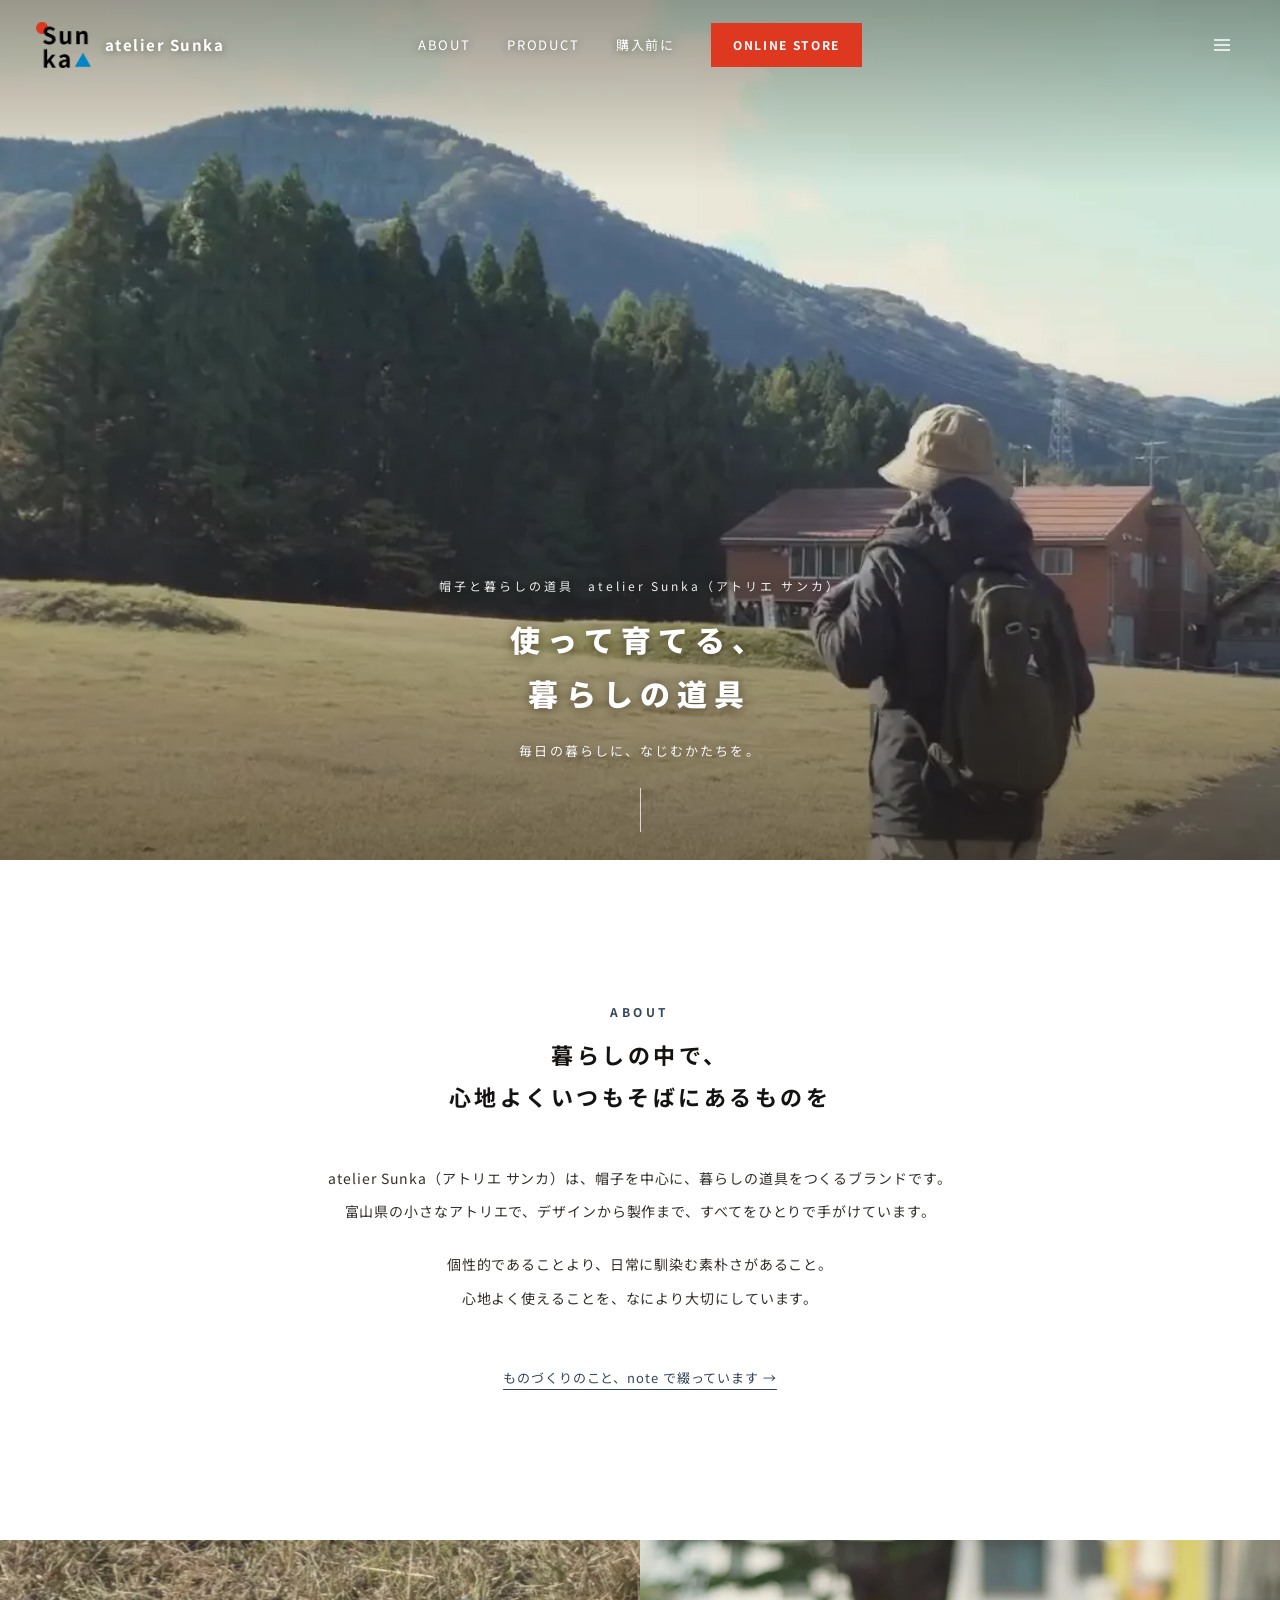
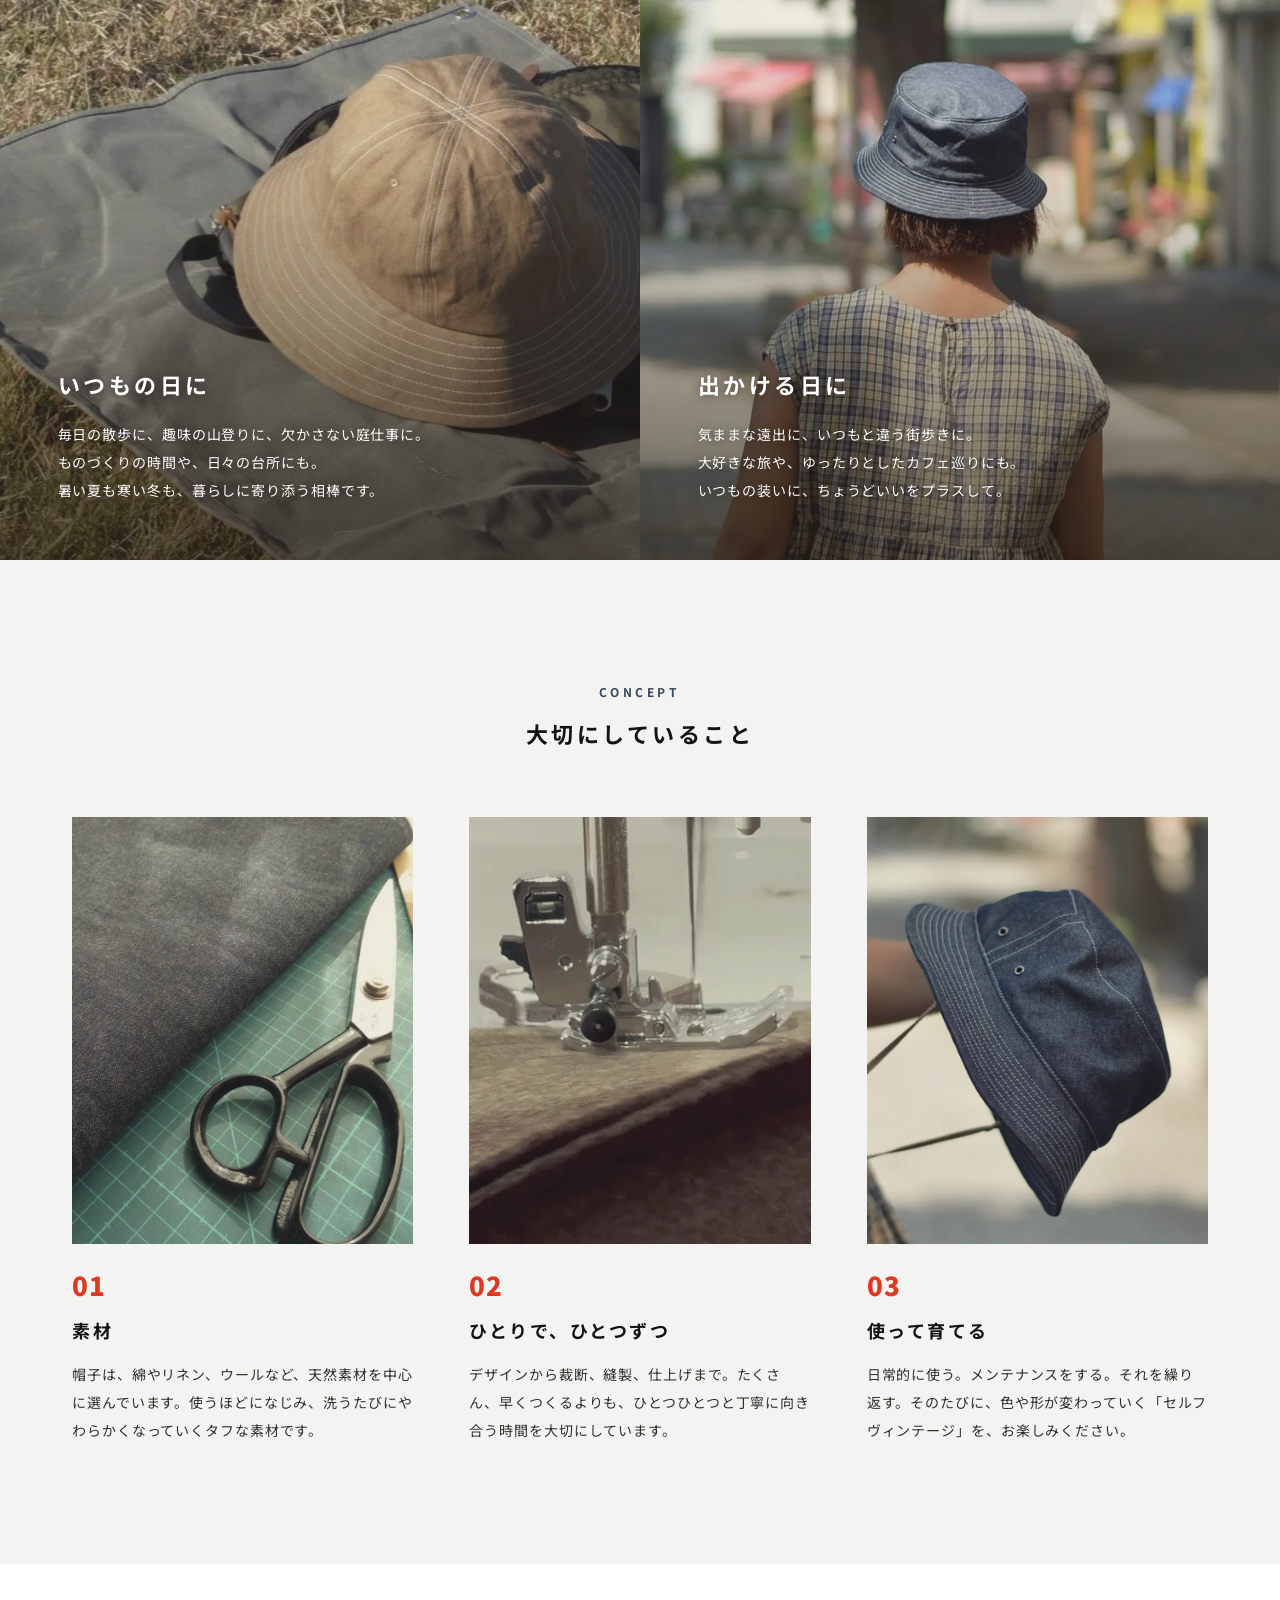
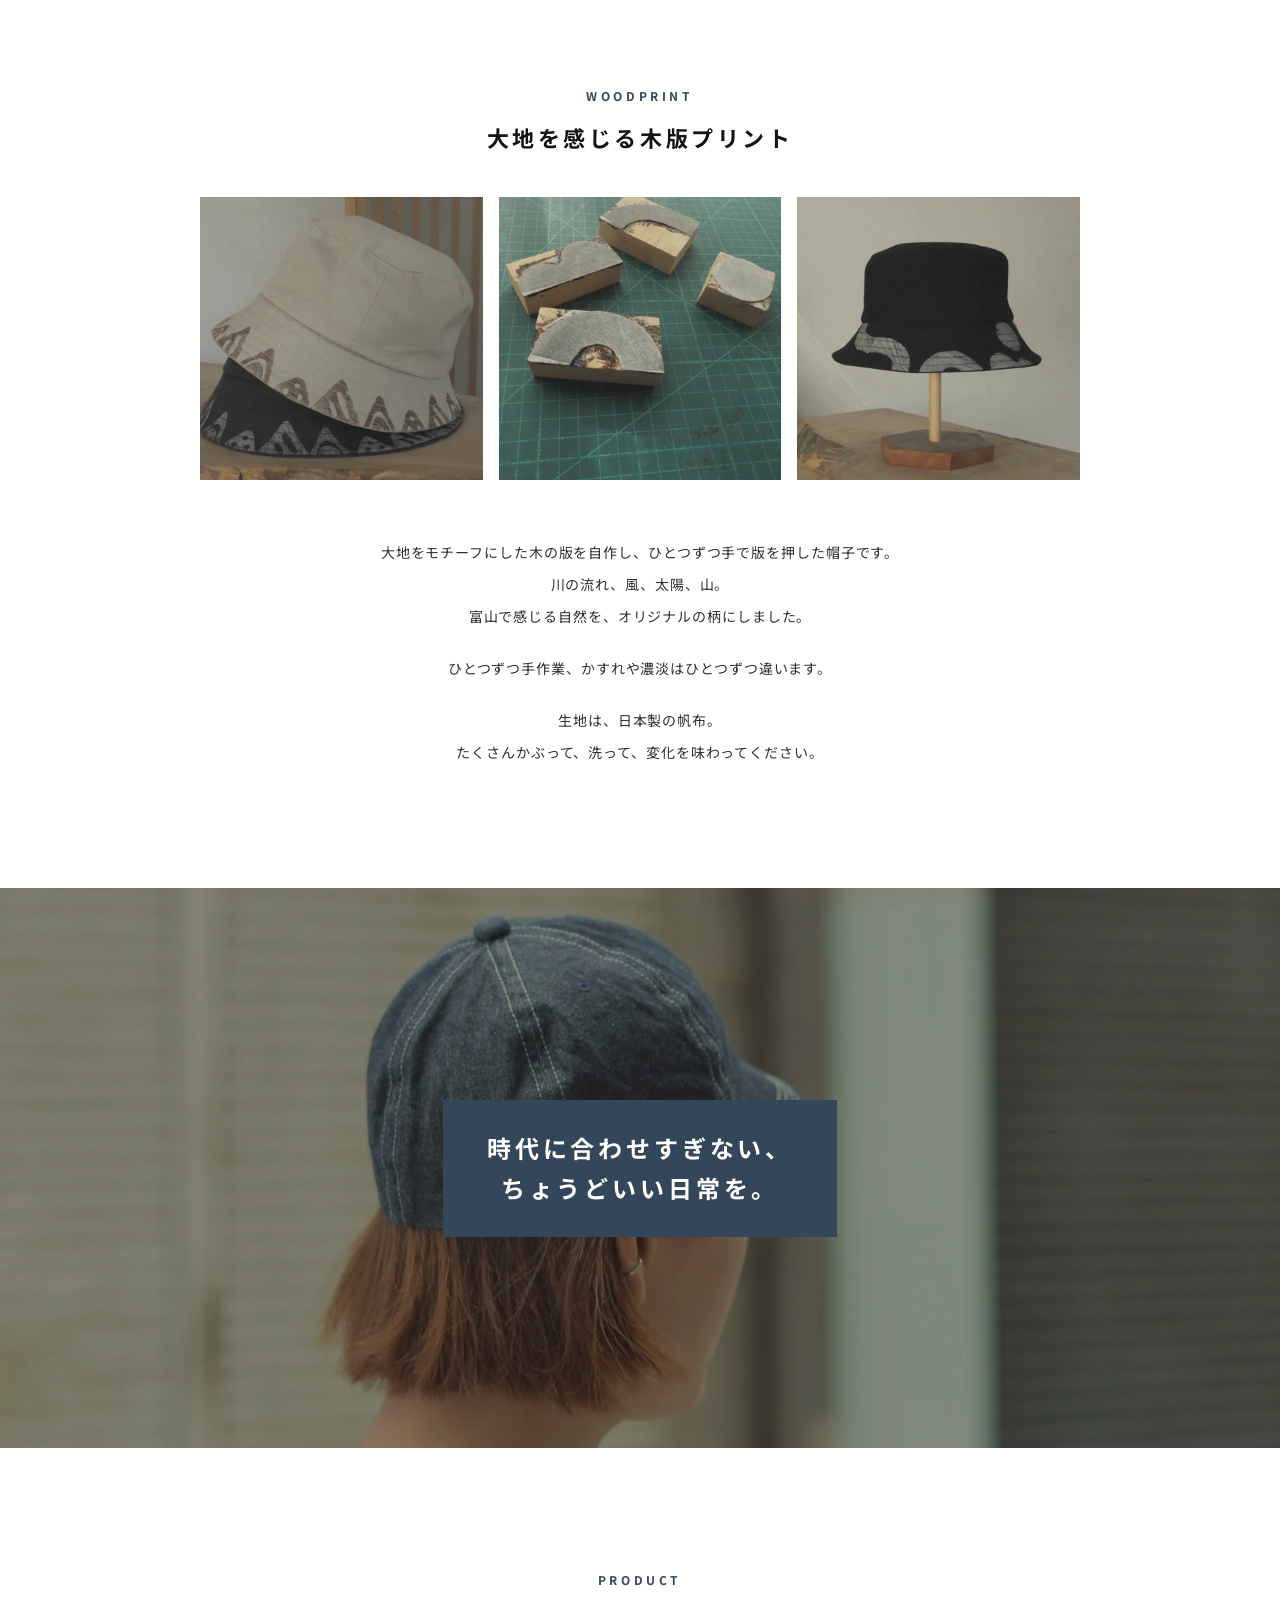
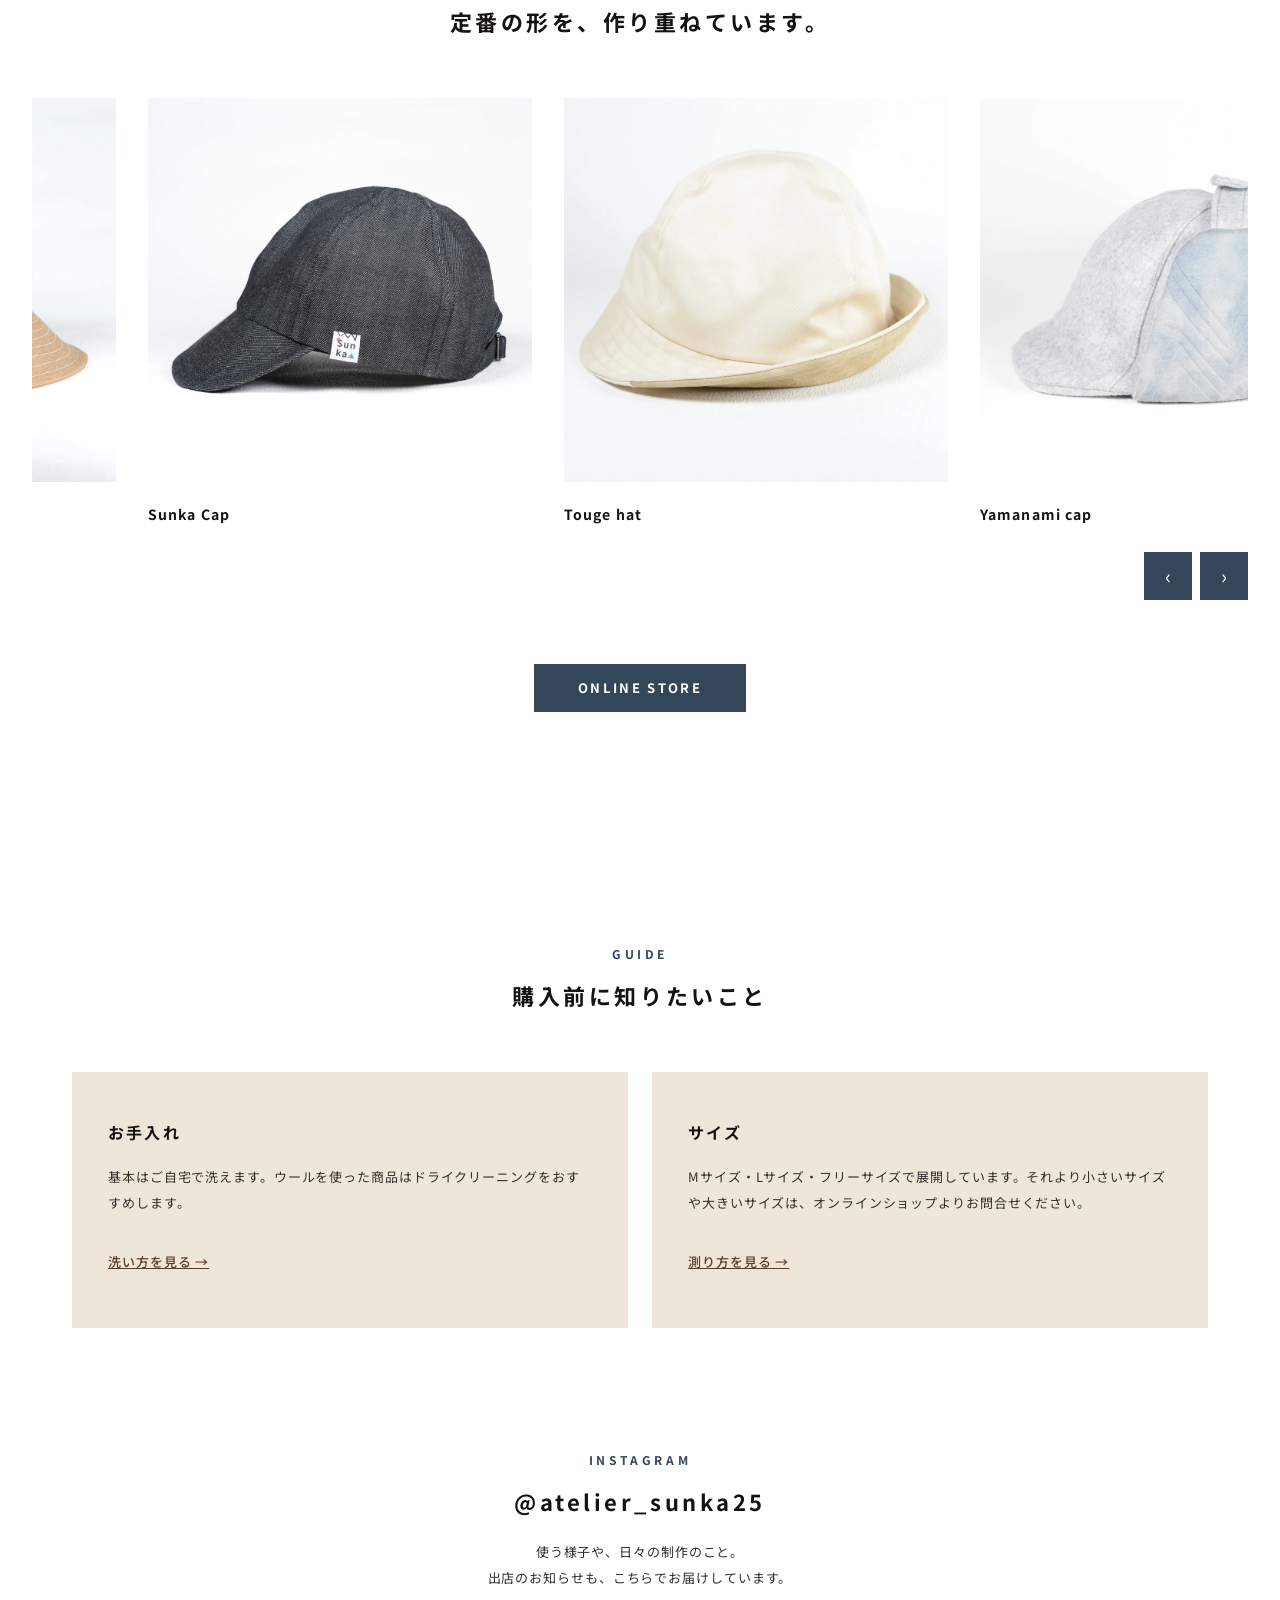
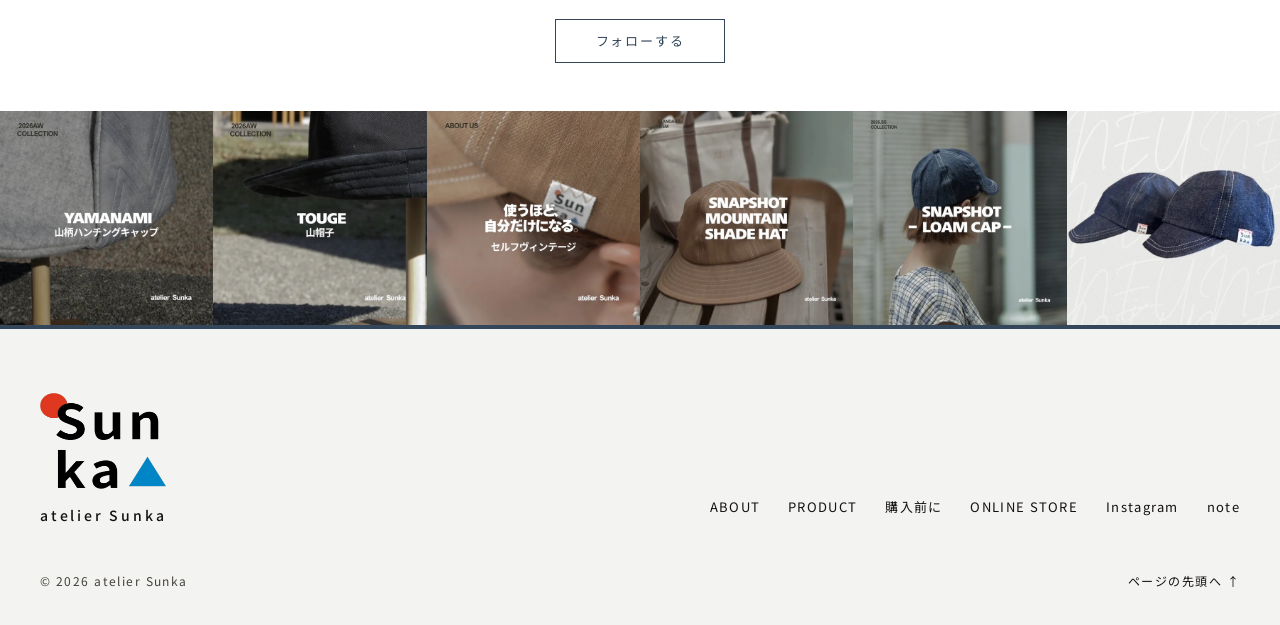
==== index.html @ 4f170efc "WOODPRINT の見出しを「大地を感じる木版プリント」に Co-Authored-By: Claude Opus 5.5 <noreply@anthropic.com> Claude-Sessio" ====
<!doctype html>
<html lang="ja">
<head>
<meta charset="utf-8">
<meta name="viewport" content="width=device-width, initial-scale=1">
<title>atelier Sunka（アトリエ サンカ）｜使って育てる、暮らしの道具</title>
<meta name="description" content="富山県の小さなアトリエで、ハンドメイドで帽子を製作しています。デニムや帆布など日本製の天然素材を使用し、街でも山でも使える、使って育てる帽子です。">
<link rel="canonical" href="https://ateliersunka.com/">
<meta property="og:type" content="website">
<meta property="og:site_name" content="atelier Sunka">
<meta property="og:title" content="atelier Sunka（アトリエ サンカ）｜使って育てる、暮らしの道具">
<meta property="og:description" content="富山県の小さなアトリエで、ハンドメイドで帽子を製作しています。デニムや帆布など日本製の天然素材を使用し、街でも山でも使える、使って育てる帽子です。">
<meta property="og:url" content="https://ateliersunka.com/">
<meta property="og:image" content="https://ateliersunka.com/assets/images/ogp.jpg">
<meta name="twitter:card" content="summary_large_image">
<link rel="icon" href="assets/images/icon.png">
<link rel="apple-touch-icon" href="assets/images/icon.png">
<link rel="preconnect" href="https://fonts.googleapis.com">
<link rel="preconnect" href="https://fonts.gstatic.com" crossorigin>
<link href="https://fonts.googleapis.com/css2?family=Noto+Sans+JP:wght@400;500;700;900&display=swap" rel="stylesheet">
<link rel="stylesheet" href="assets/css/style.css?v=20261118b">
<script>document.documentElement.classList.add('js');</script>
<script type="application/ld+json">
{
  "@context": "https://schema.org",
  "@type": "Organization",
  "name": "atelier Sunka",
  "alternateName": "アトリエ サンカ",
  "url": "https://ateliersunka.com/",
  "logo": "https://ateliersunka.com/assets/images/logo.png",
  "description": "富山県の小さなアトリエで、ハンドメイドで帽子を製作しています。デニムや帆布など日本製の天然素材を使用し、街でも山でも使える、使って育てる帽子です。",
  "address": { "@type": "PostalAddress", "addressRegion": "富山県", "addressCountry": "JP" },
  "foundingDate": "2025-05",
  "sameAs": [
    "https://ateliersunka.base.shop/",
    "https://www.instagram.com/atelier_sunka25/",
    "https://note.com/ateliersunka"
  ]
}
</script>
</head>
<body id="top" class="has-hero">

<a class="skip" href="#main">本文へ移動</a>

<header class="site-header">
  <div class="header-in">
    <a class="brand" href="#top" aria-label="atelier Sunka ページの先頭へ">
      <img src="assets/images/logo.png" alt="Sunka ロゴ" width="58" height="52">
      <span>atelier Sunka</span>
    </a>
    <nav class="nav" aria-label="メインメニュー">
      <a class="nav-link" href="#about">ABOUT</a>
      <a class="nav-link" href="#product">PRODUCT</a>
      <a class="nav-link" href="guide.html">購入前に</a>
      <a class="btn-store" href="https://ateliersunka.base.shop/">ONLINE STORE</a>
    </nav>
    <button class="menu-btn" type="button" aria-expanded="false" aria-controls="menu-panel" aria-label="メニューを開く">
      <svg width="24" height="24" viewBox="0 0 24 24" fill="none" stroke="currentColor" stroke-width="1.6" aria-hidden="true"><path d="M4 7h16M4 12h16M4 17h16"/></svg>
    </button>
  </div>
  <nav class="menu-panel" id="menu-panel" aria-label="メニュー" hidden>
    <a href="#about">ABOUT</a>
    <a href="#product">PRODUCT</a>
    <a href="guide.html">購入前に知りたいこと</a>
    <a href="https://ateliersunka.base.shop/">ONLINE STORE</a>
    <a href="https://www.instagram.com/atelier_sunka25/">Instagram</a>
    <a href="https://note.com/ateliersunka">note</a>
  </nav>
</header>

<main id="main">

  <!-- 1. ファーストビュー：動画（音なし・くり返し）。「動きを減らす」設定の人には止めた1枚を見せる -->
  <section class="hero" data-hero aria-label="atelier Sunka">
    <video class="hero-video" src="assets/video/hero.mp4?v=20261113c" poster="assets/images/hero-poster.webp?v=20261113c" autoplay muted loop playsinline preload="auto" aria-label="帽子をかぶり、リュックを背負って山のふもとを歩く後ろ姿"></video>
    <div class="hero-shade" aria-hidden="true"></div>
    <div class="hero-copy">
      <p class="hero-brand">帽子と暮らしの道具　atelier Sunka（アトリエ サンカ）</p>
      <h1>使って育てる、<br>暮らしの道具</h1>
      <p class="hero-sub">毎日の暮らしに、なじむかたちを。</p>
    </div>
    <span class="hero-line" aria-hidden="true"></span>
  </section>

  <!-- 2. ABOUT：白い背景に中央寄せ -->
  <section class="about" id="about" aria-labelledby="about-h">
    <div class="about-inner reveal">
      <p class="label">ABOUT</p>
      <h2 id="about-h" class="lines"><span class="line"><span>暮らしの中で、</span></span><span class="line"><span>心地よくいつもそばにあるものを</span></span></h2>
      <p>atelier Sunka（アトリエ サンカ）は、帽子を中心に、暮らしの道具をつくるブランドです。<br>富山県の小さなアトリエで、デザインから製作まで、すべてをひとりで手がけています。</p>
      <p>個性的であることより、日常に馴染む素朴さがあること。<br>心地よく使えることを、なにより大切にしています。</p>
      <a class="text-link" href="https://note.com/ateliersunka">ものづくりのこと、note で綴っています →</a>
    </div>
  </section>

  <!-- 4. SCENE：写真2枚を左右いっぱいに -->
  <section class="scene" aria-label="使う場面">
    <div class="scene-grid">
      <div class="scene-item reveal">
        <img class="zoom" style="object-position: 75% 50%" src="assets/images/scene-everyday.webp?v=20261113c" alt="芝生に広げた敷物の上に、リュックと一緒に置いたベージュのハット" width="985" height="739" loading="lazy">
        <div class="scene-shade" aria-hidden="true"></div>
        <div class="scene-text">
          <h2>いつもの日に</h2>
          <p>毎日の散歩に、趣味の山登りに、欠かさない庭仕事に。<br>ものづくりの時間や、日々の台所にも。<br>暑い夏も寒い冬も、暮らしに寄り添う相棒です。</p>
        </div>
      </div>
      <div class="scene-item reveal d1">
        <img class="zoom" src="assets/images/scene-outing.webp?v=20261113e" alt="デニムのバケットハットをかぶって街を歩く人の後ろ姿" width="1360" height="1100" loading="lazy">
        <div class="scene-shade" aria-hidden="true"></div>
        <div class="scene-text">
          <h2>出かける日に</h2>
          <p>気ままな遠出に、いつもと違う街歩きに。<br>大好きな旅や、ゆったりとしたカフェ巡りにも。<br>いつもの装いに、ちょうどいいをプラスして。</p>
        </div>
      </div>
    </div>
  </section>

  <!-- 5. CONCEPT 01〜03 -->
  <section class="concept" aria-labelledby="concept-h">
    <div class="wrap">
      <div class="sec-head reveal">
        <p class="label">CONCEPT</p>
        <h2 id="concept-h">大切にしていること</h2>
      </div>
      <div class="concept-grid">
        <div class="concept-item reveal">
          <div class="concept-photo"><img src="assets/images/concept-material.webp" alt="作業台に広げたデニム生地と裁ちばさみ" width="758" height="948" loading="lazy"></div>
          <p class="concept-no">01</p>
          <h3>素材</h3>
          <p>帽子は、綿やリネン、ウールなど、天然素材を中心に選んでいます。使うほどになじみ、洗うたびにやわらかくなっていくタフな素材です。</p>
        </div>
        <div class="concept-item reveal d1">
          <div class="concept-photo"><img src="assets/images/concept-sewing.webp" alt="ミシンで帽子の生地を縫っているところ" width="486" height="608" loading="lazy"></div>
          <p class="concept-no">02</p>
          <h3>ひとりで、ひとつずつ</h3>
          <p>デザインから裁断、縫製、仕上げまで。たくさん、早くつくるよりも、ひとつひとつと丁寧に向き合う時間を大切にしています。</p>
        </div>
        <div class="concept-item reveal d2">
          <div class="concept-photo"><img src="assets/images/concept-grow.webp" alt="手に持ったデニムのバケットハット。白いステッチが入っている" width="800" height="1000" loading="lazy"></div>
          <p class="concept-no">03</p>
          <h3>使って育てる</h3>
          <p>日常的に使う。メンテナンスをする。それを繰り返す。そのたびに、色や形が変わっていく「セルフヴィンテージ」を、お楽しみください。</p>
        </div>
      </div>
    </div>
  </section>

  <!-- 5-2. WOODPRINT：木版の帽子（写真は正方形で3つ並べる） -->
  <section class="woodprint" aria-labelledby="woodprint-h">
    <div class="woodprint-inner">
      <div class="sec-head reveal">
        <p class="label">WOODPRINT</p>
        <h2 id="woodprint-h">大地を感じる木版プリント</h2>
      </div>
      <ul class="woodprint-photos">
        <li class="reveal"><img src="assets/images/woodprint-hats.webp" alt="山の形の木版柄を刷った、ベージュとこげ茶の帆布ハットを重ねたところ" width="800" height="800" loading="lazy"></li>
        <li class="reveal d1"><img src="assets/images/woodprint-blocks.webp" alt="作家が自作した木の版。山や波、丸の形が彫られている" width="800" height="800" loading="lazy"></li>
        <li class="reveal d2"><img src="assets/images/woodprint-black.webp" alt="つばに白い木版柄を刷った、黒い帆布ハット" width="800" height="800" loading="lazy"></li>
      </ul>
      <div class="woodprint-text reveal">
        <p>大地をモチーフにした木の版を自作し、ひとつずつ手で版を押した帽子です。<br>川の流れ、風、太陽、山。<br>富山で感じる自然を、オリジナルの柄にしました。</p>
        <p>ひとつずつ手作業、かすれや濃淡はひとつずつ違います。</p>
        <p>生地は、日本製の帆布。<br>たくさんかぶって、洗って、変化を味わってください。</p>
      </div>
    </div>
  </section>

  <!-- 6. 写真帯：全面写真の上にひとこと -->
  <section class="photo-section band" aria-label="コンセプトの一文">
    <img class="photo-bg zoom" src="assets/images/band.webp" alt="" width="1800" height="900" loading="lazy">
    <div class="photo-shade" aria-hidden="true"></div>
    <p class="band-text reveal">時代に合わせすぎない、<br>ちょうどいい日常を。</p>
  </section>

  <!-- 7. PRODUCT（横スライダー）
       商品を足すとき：<li class="product-card"> … </li> をまるごとコピーして、
       写真・商品名・BASEの商品ページURLを書き換える。価格はのせない。 -->
  <section class="product" id="product" aria-labelledby="product-h">
    <div class="sec-head reveal">
      <p class="label">PRODUCT</p>
      <h2 id="product-h">定番の形を、作り重ねています。</h2>
    </div>
    <div class="product-slider" data-slider>
      <ul class="product-track" aria-label="商品の一覧（横にスクロールできます）">
        <li class="product-card">
          <a href="https://ateliersunka.base.shop/items/130647119"><img src="assets/images/products/mountain-shade-hat-camel.webp" alt="Mountain shade hat / camel。白いステッチが入った、キャメル色のハット" width="1000" height="1000" loading="lazy"></a>
          <h3>Mountain shade hat</h3>
        </li>
        <li class="product-card">
          <a href="https://ateliersunka.base.shop/items/114008953"><img src="assets/images/products/sunka-cap-black.webp" alt="Sunka Cap / black。濃い色のデニムのキャップ" width="1000" height="1000" loading="lazy"></a>
          <h3>Sunka Cap</h3>
        </li>
        <li class="product-card">
          <a href="https://ateliersunka.base.shop/items/163882755"><img src="assets/images/products/touge-hat-ecru.webp" alt="Touge hat / ecru。エクリュ色のハット。つばの裏は薄いベージュ" width="1000" height="1000" loading="lazy"></a>
          <h3>Touge hat</h3>
        </li>
        <li class="product-card">
          <a href="https://ateliersunka.base.shop/items/163880977"><img src="assets/images/products/yamanami-cap-gray.webp" alt="Yamanami cap / gray。横に山形のステッチの入った布がついた、グレーのキャップ" width="1000" height="1000" loading="lazy"></a>
          <h3>Yamanami cap</h3>
        </li>
      </ul>
      <div class="product-nav">
        <button class="product-arrow prev" type="button" aria-label="前の商品">‹</button>
        <button class="product-arrow next" type="button" aria-label="次の商品">›</button>
      </div>
    </div>
    <div class="btn-row"><a class="btn-main" href="https://ateliersunka.base.shop/">ONLINE STORE</a></div>
  </section>

  <!-- 8. 購入前に知りたいこと -->
  <section class="guide-top" id="guide" aria-labelledby="guide-h">
    <div class="wrap">
      <div class="sec-head reveal">
        <p class="label">GUIDE</p>
        <h2 id="guide-h">購入前に知りたいこと</h2>
      </div>
      <div class="guide-cards">
        <div class="guide-card reveal">
          <h3>お手入れ</h3>
          <p>基本はご自宅で洗えます。ウールを使った商品はドライクリーニングをおすすめします。</p>
          <a href="guide.html#care">洗い方を見る →</a>
        </div>
        <div class="guide-card reveal d1">
          <h3>サイズ</h3>
          <p>Mサイズ・Lサイズ・フリーサイズで展開しています。それより小さいサイズや大きいサイズは、オンラインショップよりお問合せください。</p>
          <a href="guide.html#size">測り方を見る →</a>
        </div>
      </div>
    </div>
  </section>

  <!-- 9. Instagram -->
  <section class="insta" aria-labelledby="insta-h">
    <div class="sec-head reveal">
      <p class="label">INSTAGRAM</p>
      <h2 id="insta-h">@atelier_sunka25</h2>
      <p class="sec-lead">使う様子や、日々の制作のこと。<br>出店のお知らせも、こちらでお届けしています。</p>
      <a class="btn-line" href="https://www.instagram.com/atelier_sunka25/">フォローする</a>
    </div>
    <div class="insta-grid">
      <a href="https://www.instagram.com/atelier_sunka25/"><img src="assets/images/insta/yamanami.webp" alt="Instagramの投稿：2026AW COLLECTION「YAMANAMI 山柄ハンチングキャップ」" width="600" height="600" loading="lazy"></a>
      <a href="https://www.instagram.com/atelier_sunka25/"><img src="assets/images/insta/touge.webp" alt="Instagramの投稿：2026AW COLLECTION「TOUGE 山帽子」" width="600" height="600" loading="lazy"></a>
      <a href="https://www.instagram.com/atelier_sunka25/"><img src="assets/images/insta/tsukauhodo.webp" alt="Instagramの投稿：「使うほど、自分だけになる。セルフヴィンテージ」" width="600" height="600" loading="lazy"></a>
      <a href="https://www.instagram.com/atelier_sunka25/"><img src="assets/images/insta/snapshot-hat.webp" alt="Instagramの投稿：SNAPSHOT「MOUNTAIN SHADE HAT」" width="600" height="600" loading="lazy"></a>
      <a href="https://www.instagram.com/atelier_sunka25/"><img src="assets/images/insta/snapshot-cap.webp" alt="Instagramの投稿：SNAPSHOT「LOAM CAP」" width="600" height="600" loading="lazy"></a>
      <a href="https://www.instagram.com/atelier_sunka25/"><img src="assets/images/insta/denim-loam-cap.webp" alt="Instagramの投稿：デニムのロームキャップ2つ" width="600" height="600" loading="lazy"></a>
    </div>
  </section>

</main>

<footer class="site-footer">
  <div class="footer-in">
    <a class="footer-brand" href="#top" aria-label="atelier Sunka ページの先頭へ">
      <img src="assets/images/logo.png" alt="Sunka ロゴ" width="134" height="120" loading="lazy">
      <span>atelier Sunka</span>
    </a>
    <nav class="footer-nav" aria-label="フッターメニュー">
      <a href="#about">ABOUT</a>
      <a href="#product">PRODUCT</a>
      <a href="guide.html">購入前に</a>
      <a href="https://ateliersunka.base.shop/">ONLINE STORE</a>
      <a href="https://www.instagram.com/atelier_sunka25/">Instagram</a>
      <a href="https://note.com/ateliersunka">note</a>
    </nav>
  </div>
  <div class="footer-bottom">
    <p>© 2026 atelier Sunka</p>
    <a href="#top">ページの先頭へ ↑</a>
  </div>
</footer>

<script src="assets/js/main.js?v=20261113g"></script>
</body>
</html>
---- assets/css/style.css ----
/* atelier Sunka 公式サイト 共通スタイル
   色・フォントは CLAUDE.md の「4. デザイン」に合わせる。
   見せ方はデザイン案（写真を大きく、余白を広く）に合わせる。 */

:root {
  --white: #FFFFFF;
  --gray-bg: #F3F3F1;
  --tan-bg: #EFE6DA;
  --tan-link: #5C3D2A;
  --indigo: #34465A;
  --red: #DF3821;
  --text: #151311;
  --text-sub: #33302C;
  --line: #E4E4E1;
  --max: 1200px;
  --header-h: 90px;
}

*, *::before, *::after { box-sizing: border-box; }
html { scroll-behavior: smooth; }
body {
  margin: 0;
  background: var(--white);
  color: var(--text);
  font-family: 'Noto Sans JP', sans-serif;
  font-weight: 400;
  font-size: 15px;
  letter-spacing: 0.06em;
  line-height: 2;
  -webkit-text-size-adjust: 100%;
}
img { max-width: 100%; height: auto; display: block; }
a { color: var(--indigo); transition: opacity .2s; }
a:hover { opacity: .72; }
p { margin: 0; }
h1, h2, h3, h4 { margin: 0; font-weight: 700; }
ul, ol { margin: 0; padding: 0; list-style: none; }
[id] { scroll-margin-top: calc(var(--header-h) + 24px); }

.skip { position: absolute; left: -9999px; top: 0; z-index: 100; background: var(--white); color: var(--text); padding: 8px 16px; }
.skip:focus { left: 8px; top: 8px; }

.wrap { max-width: var(--max); margin: 0 auto; padding: 0 32px; }

/* ---------- 見出し（英字ラベル＋日本語） ---------- */
.label { font-size: 12px; font-weight: 700; letter-spacing: .3em; color: var(--indigo); }
.sec-head { text-align: center; padding: 0 24px; }
.sec-head .label { margin-bottom: 10px; }
.sec-head h2 { font-size: 22px; letter-spacing: .16em; line-height: 1.8; }
.sec-lead { margin-top: 18px; font-size: 13px; color: var(--text-sub); }

/* ---------- ボタン ---------- */
.btn-main {
  display: inline-flex; align-items: center; min-height: 48px; padding: 0 44px;
  background: var(--indigo); color: var(--white); text-decoration: none;
  font-size: 13px; font-weight: 700; letter-spacing: .18em;
}
.btn-red {
  display: inline-flex; align-items: center; min-height: 48px; padding: 0 44px;
  background: var(--red); color: var(--white); text-decoration: none;
  font-size: 13px; font-weight: 700; letter-spacing: .18em;
}
.btn-line {
  display: inline-flex; align-items: center; min-height: 44px; padding: 0 40px;
  border: 1px solid var(--indigo); color: var(--indigo); text-decoration: none;
  font-size: 13px; letter-spacing: .14em;
}
.btn-row { text-align: center; margin-top: 64px; }
.text-link { display: inline-flex; align-items: center; min-height: 44px; font-size: 13px; text-underline-offset: 6px; }

/* 写真がまだない枠 */
.ph {
  width: 100%; height: 100%; min-height: 160px; background: var(--tan-bg); color: var(--text-sub);
  display: flex; align-items: center; justify-content: center; padding: 16px; font-size: 12px; text-align: center;
}

/* ---------- ヘッダー（写真の上では透明、スクロールで白い帯に） ---------- */
.site-header {
  position: sticky; top: 0; z-index: 50; height: var(--header-h);
  background: var(--white); border-bottom: 1px solid var(--line);
  transition: background .4s, border-color .4s, color .4s;
}
.has-hero .site-header { position: fixed; left: 0; right: 0; background: transparent; border-bottom-color: transparent; color: var(--white); }
.has-hero .site-header.is-solid { background: rgba(255,255,255,.96); border-bottom-color: var(--line); color: var(--text); }
.header-in {
  max-width: 1360px; height: 100%; margin: 0 auto; padding: 0 36px;
  display: grid; grid-template-columns: 1fr auto 1fr; align-items: center; gap: 16px 32px;
}
.header-in .brand { justify-self: start; }
.header-in .menu-btn { justify-self: end; }
.brand { display: flex; align-items: center; gap: 14px; color: inherit; text-decoration: none; }
.brand img { height: 46px; width: auto; }
.brand span { font-size: 15px; font-weight: 700; letter-spacing: .1em; white-space: nowrap; }
.has-hero .site-header:not(.is-solid) .brand span,
.has-hero .site-header:not(.is-solid) .nav-link { text-shadow: 0 1px 8px rgba(20,14,8,.45); }
.nav { display: flex; align-items: center; gap: 8px 36px; font-size: 13px; letter-spacing: .14em; }
.nav-link { color: inherit; text-decoration: none; white-space: nowrap; }
.nav-link[aria-current="page"] { text-decoration: underline; text-underline-offset: 8px; }
.btn-store {
  display: inline-flex; align-items: center; min-height: 44px; padding: 0 22px;
  background: var(--red); color: var(--white); text-decoration: none;
  font-size: 12px; font-weight: 700; letter-spacing: .14em; white-space: nowrap;
}
.menu-btn {
  display: inline-flex; width: 44px; height: 44px; padding: 0; border: 0; background: transparent;
  color: inherit; cursor: pointer; align-items: center; justify-content: center;
}
.menu-panel {
  position: absolute; top: 100%; right: 0; width: min(340px, 100%); background: var(--white); color: var(--text);
  padding: 8px 24px 24px; box-shadow: 0 8px 16px rgba(0,0,0,.08);
}
.menu-panel[hidden] { display: none; }
.menu-panel a {
  display: flex; align-items: center; min-height: 52px; border-bottom: 1px solid var(--line);
  color: var(--text); text-decoration: none; font-size: 14px; letter-spacing: .14em;
}
.has-hero .site-header.menu-open { background: var(--white); color: var(--text); }

/* ---------- 写真の上に文字をのせる共通の形 ---------- */
.photo-section { position: relative; overflow: hidden; color: var(--white); }
.photo-bg { position: absolute; inset: 0; width: 100%; height: 100%; object-fit: cover; }
.photo-shade { position: absolute; inset: 0; background: rgba(28,20,12,.42); }
.photo-section h2, .photo-section p, .photo-section a { text-shadow: 0 1px 10px rgba(20,14,8,.45); }

/* ---------- 1. ファーストビュー ---------- */
.hero { position: relative; height: min(100vh, 860px); min-height: 560px; overflow: hidden; background: #6d6458; color: var(--white); }
.hero-slide {
  position: absolute; inset: 0; width: 100%; height: 100%; object-fit: cover;
  opacity: 0; transform: scale(1.06); transition: opacity 2s ease, transform 8s ease-out;
}
.hero-slide.is-active { opacity: 1; transform: scale(1); }
.hero-video { position: absolute; inset: 0; width: 100%; height: 100%; object-fit: cover; }
.hero-shade {
  position: absolute; inset: 0;
  background:
    linear-gradient(to bottom, rgba(28,20,12,.38) 0%, rgba(28,20,12,0) 22%),
    linear-gradient(to top, rgba(28,20,12,.55) 0%, rgba(28,20,12,.15) 40%, rgba(28,20,12,0) 60%);
}
.hero-copy { position: absolute; left: 0; right: 0; bottom: 96px; padding: 0 24px; text-align: center; text-shadow: 0 1px 12px rgba(20,14,8,.55); }
.hero-brand { margin-bottom: 14px; font-size: 12px; letter-spacing: .24em; opacity: .92; }
.hero h1 { margin-bottom: 18px; font-size: 30px; font-weight: 900; letter-spacing: .24em; line-height: 1.8; }
.hero-sub { font-size: 13px; letter-spacing: .16em; opacity: .94; }
.hero-line { position: absolute; left: 50%; bottom: 28px; width: 1px; height: 44px; background: rgba(255,255,255,.75); }
.js .hero-copy { animation: hero-in 1.6s ease-out .4s both; }
@keyframes hero-in { from { opacity: 0; transform: translateY(16px); } to { opacity: 1; transform: none; } }

/* ---------- 2分割（写真｜余白） ---------- */
.split { display: flex; flex-wrap: wrap; }
.split-photo { flex: 1 1 480px; min-height: 580px; position: relative; overflow: hidden; }
.split-photo img { position: absolute; inset: 0; width: 100%; height: 100%; object-fit: cover; }
.split-photo .ph { position: absolute; inset: 0; }
.split-body {
  flex: 1 1 480px; min-height: 580px; background: var(--gray-bg);
  display: flex; flex-direction: column; justify-content: center; align-items: flex-start; padding: 64px 9%;
}
.split-title { margin-bottom: 10px; font-size: 22px; font-weight: 700; letter-spacing: .2em; color: var(--indigo); }
.split-body .label { margin-bottom: 6px; }
.split-body h2:not(.split-title) { margin-bottom: 20px; font-size: 22px; letter-spacing: .16em; }
.split-body p:not(.label) { margin-bottom: 36px; font-size: 14px; color: var(--text-sub); }
.split-body .split-text { color: var(--indigo); font-weight: 500; }

/* ---------- ABOUT（白い背景に中央寄せ） ---------- */
.about { background: var(--white); padding: 140px 24px; text-align: center; }
.about-inner { max-width: 680px; margin: 0 auto; }
.about .label { margin-bottom: 10px; }
.about h2 { margin-bottom: 44px; font-size: 22px; letter-spacing: .16em; line-height: 1.9; }
.about p:not(.label) { font-size: 14px; line-height: 2.4; color: var(--text-sub); }
.about p + p { margin-top: 1.4em; }
.about .text-link { margin-top: 40px; }

/* ---------- 4. SCENE ---------- */
.scene-grid { display: flex; flex-wrap: wrap; }
.scene-item { flex: 1 1 460px; position: relative; height: 620px; overflow: hidden; color: var(--white); }
.scene-item img { position: absolute; inset: 0; width: 100%; height: 100%; object-fit: cover; }
.scene-shade { position: absolute; inset: 0; background: linear-gradient(to top, rgba(28,20,12,.62) 0%, rgba(28,20,12,.22) 45%, rgba(28,20,12,0) 70%); }
.scene-text { position: absolute; left: 0; right: 0; bottom: 0; padding: 0 9% 56px; text-shadow: 0 1px 10px rgba(20,14,8,.55); }
.scene-text h2 { margin-bottom: 14px; font-size: 22px; letter-spacing: .16em; }
.scene-text p { font-size: 14px; }

/* ---------- 5. CONCEPT ---------- */
.concept { background: var(--gray-bg); padding: 120px 0; }
.concept-grid { display: grid; grid-template-columns: repeat(auto-fit, minmax(270px, 1fr)); gap: 56px; }
.concept-photo { aspect-ratio: 4 / 5; overflow: hidden; margin-bottom: 28px; }
.concept-photo img { width: 100%; height: 100%; object-fit: cover; }
.concept-no { font-size: 26px; font-weight: 900; color: var(--red); line-height: 1; }
.concept-item h3 { margin: 14px 0 12px; font-size: 18px; letter-spacing: .14em; }
.concept-item p:not(.concept-no) { font-size: 14px; color: var(--text-sub); }

/* ---------- 6. 写真帯 ---------- */
.band { height: 560px; display: flex; align-items: center; justify-content: center; text-align: center; padding: 0 24px; }
.band-text {
  position: relative; background: var(--indigo); color: var(--white); text-shadow: none !important;
  padding: 28px 44px; font-size: 24px; font-weight: 700; letter-spacing: .16em; line-height: 1.7;
}

/* ---------- 7. PRODUCT（横スライダー） ---------- */
.product { padding: 120px 0 110px; }
.product .sec-head { margin-bottom: 56px; }
.product-slider { max-width: 1280px; margin: 0 auto; padding: 0 32px; }
.product-track {
  display: flex; gap: 32px; overflow-x: auto; scroll-snap-type: x mandatory; scroll-behavior: smooth;
  scrollbar-width: none; -webkit-overflow-scrolling: touch;
}
.product-track::-webkit-scrollbar { display: none; }
.product-card { flex: 0 0 calc((100% - 64px) / 3); scroll-snap-align: start; }
.product-card img { width: 100%; aspect-ratio: 1 / 1; object-fit: cover; background: var(--gray-bg); }
.product-card h3 { margin-top: 18px; font-size: 14px; letter-spacing: .08em; }
.product-nav { display: flex; justify-content: flex-end; gap: 8px; margin-top: 24px; }
.product-arrow {
  width: 48px; height: 48px; border: 0; background: var(--indigo); color: var(--white);
  font-size: 20px; cursor: pointer; font-family: inherit;
}
.product-arrow:hover { opacity: .72; }

/* ---------- 8. 購入前に知りたいこと（トップのカード） ---------- */
.guide-top { padding: 120px 0; }
.guide-top .sec-head { margin-bottom: 56px; }
.concept .sec-head { margin-bottom: 64px; }
.guide-cards { display: grid; grid-template-columns: repeat(auto-fit, minmax(280px, 1fr)); gap: 24px; }
.guide-card { background: var(--tan-bg); padding: 44px 36px; display: flex; flex-direction: column; }
.guide-card h3 { margin-bottom: 16px; font-size: 16px; letter-spacing: .14em; }
.guide-card p { flex-grow: 1; margin-bottom: 24px; font-size: 13px; color: var(--text-sub); }
.guide-card a { display: inline-flex; align-items: center; min-height: 44px; font-size: 13px; font-weight: 500; color: var(--tan-link); }

/* ---------- 9. Instagram ---------- */
.insta .sec-head { padding-bottom: 48px; }
.insta .btn-line { margin-top: 28px; }
.insta-grid { display: grid; grid-template-columns: repeat(6, 1fr); }
.insta-grid a { display: block; aspect-ratio: 1 / 1; overflow: hidden; text-decoration: none; }
.insta-grid a:hover { opacity: 1; }  /* Instagram の画像は効果をつけず、そのまま表示 */
.insta-grid img { width: 100%; height: 100%; object-fit: cover; }
.insta-grid .ph { min-height: 0; }

/* ---------- フッター ---------- */
.site-footer { background: var(--gray-bg); border-top: 4px solid var(--indigo); padding: 64px 32px 32px; }
.footer-in { max-width: var(--max); margin: 0 auto; display: flex; flex-wrap: wrap; justify-content: space-between; align-items: flex-end; gap: 32px; }
.footer-brand { display: flex; flex-direction: column; gap: 12px; color: var(--text); text-decoration: none; }
.footer-brand img { height: 96px; width: auto; }
.footer-brand span { font-size: 14px; font-weight: 500; letter-spacing: .2em; }
.footer-nav { display: flex; flex-wrap: wrap; gap: 0 28px; font-size: 13px; letter-spacing: .1em; }
.footer-nav a { display: inline-flex; align-items: center; min-height: 44px; color: var(--text); text-decoration: none; }
.footer-bottom { max-width: var(--max); margin: 40px auto 0; display: flex; flex-wrap: wrap; justify-content: space-between; gap: 12px; font-size: 12px; letter-spacing: .12em; color: #45413B; }
.footer-bottom a { color: var(--text); text-decoration: none; }

/* ---------- 購入前に知りたいこと（guide.html） ---------- */
.page-hero { position: relative; height: 440px; overflow: hidden; color: var(--white); }
.page-hero-copy { position: absolute; left: 0; right: 0; bottom: 72px; text-align: center; padding: 0 24px; text-shadow: 0 1px 12px rgba(20,14,8,.55); }
.page-hero .label { margin-bottom: 8px; color: rgba(255,255,255,.88); }
.page-hero h1 { font-size: 26px; letter-spacing: .2em; line-height: 1.6; }

.toc {
  position: sticky; top: var(--header-h); z-index: 40; background: var(--gray-bg);
  display: flex; justify-content: center; flex-wrap: wrap; gap: 0 56px; padding: 0 24px;
  font-size: 13px; letter-spacing: .14em;
}
.toc a { display: inline-flex; align-items: center; min-height: 52px; color: var(--text-sub); text-decoration: none; border-bottom: 2px solid transparent; }
.toc a[aria-current="true"] { color: var(--text); font-weight: 500; border-bottom-color: var(--indigo); }
[data-toc-page] [id] { scroll-margin-top: calc(var(--header-h) + 76px); }

.crumb { max-width: var(--max); margin: 0 auto; padding: 20px 32px 0; font-size: 12px; color: var(--text-sub); }
.crumb ol { display: flex; flex-wrap: wrap; gap: 10px; }
.crumb li + li::before { content: "›"; margin-right: 10px; }
.crumb a { color: var(--text-sub); }

.g-sec { max-width: var(--max); margin: 0 auto; padding: 120px 32px 40px; }
.g-sec:last-child { padding-bottom: 120px; }  /* ページ最後の項目の下に余白 */
.g-two { display: flex; flex-wrap: wrap; gap: 64px; }
.g-intro { flex: 1 1 300px; align-self: flex-start; position: sticky; top: calc(var(--header-h) + 92px); }
.g-intro .label { margin-bottom: 6px; }
.g-intro h2 { margin-bottom: 24px; font-size: 22px; letter-spacing: .16em; }
.g-intro p:not(.label) { font-size: 14px; color: var(--text-sub); }
.g-main { flex: 2 1 560px; min-width: 0; }
.g-main > h3 { margin-bottom: 12px; font-size: 17px; letter-spacing: .14em; }
.g-main > h3:not(:first-child) { margin-top: 48px; }
.g-main > p { font-size: 14px; color: var(--text-sub); }
.g-lead { margin-bottom: 8px; }
.g-box { margin: 40px 0; padding: 22px 26px; background: var(--gray-bg); }
.g-box h3 { margin-bottom: 6px; font-size: 15px; letter-spacing: .12em; }
.g-box p { font-size: 13px; color: var(--text-sub); }
.g-link { margin-top: 16px; }
.g-link a { display: inline-flex; align-items: center; min-height: 44px; font-size: 13px; font-weight: 500; }
.g-main .size-range { margin-top: 40px; padding-top: 28px; border-top: 1px solid var(--line); }
.g-band { height: 360px; overflow: hidden; margin-top: 80px; }
.g-band img { width: 100%; height: 100%; object-fit: cover; }
#wrapping { margin-top: 100px; }

/* 手順（イラスト＋本文を横に並べる。洗い方・サイズ共通） */
.wash-steps { margin-top: 28px; display: flex; flex-direction: column; }
.wash-step { display: grid; grid-template-columns: 240px 1fr; gap: 28px; align-items: start; padding: 28px 0; border-top: 1px solid var(--line); }
.wash-fig { position: relative; }
.wash-fig img { width: 100%; height: auto; display: block; }
/* サイズの測り方：STEP の文字がイラストにかからないよう、上に余白をとる */
.size-steps .wash-fig { background: var(--tan-bg); padding-top: 34px; }
.wash-no {
  position: absolute; top: 0; left: 0; padding: 10px 12px 8px; background: var(--tan-bg);
  font-size: 12px; font-weight: 700; letter-spacing: .2em; color: var(--red); line-height: 1;
}
.wash-step h4 { margin-bottom: 10px; font-size: 15px; letter-spacing: .08em; line-height: 1.7; }
.wash-body p { font-size: 13px; line-height: 2; color: var(--text-sub); }
.wash-body .wash-note { margin-top: 14px; padding: 12px 16px; background: var(--gray-bg); font-size: 12px; }

/* ---------- 動き（スクロールでふわっと・写真が寄る） ---------- */
.js .reveal { opacity: 0; transform: translateY(40px); transition: opacity 1s ease, transform 1s ease; }
.js .reveal.is-visible { opacity: 1; transform: none; }
.js .reveal.d1 { transition-delay: .15s; }
.js .reveal.d2 { transition-delay: .3s; }
/* 見出しを1行ずつ下から浮き出す（ABOUT のひと言） */
.lines .line { display: block; overflow: hidden; }
.js .lines .line > span { display: inline-block; transform: translateY(110%); transition: transform 1.6s cubic-bezier(.25,.5,.25,1) .1s; }
.js .lines .line:nth-child(2) > span { transition-delay: .5s; }
.js .is-visible .lines .line > span { transform: none; }
.zoom { transform-origin: center; will-change: transform; }

@media (prefers-reduced-motion: reduce) {
  html { scroll-behavior: auto; }
  .js .reveal { opacity: 1; transform: none; transition: none; }
  .js .lines .line > span { transform: none; transition: none; }
  .js .hero-copy { animation: none; }
  .hero-slide { transition: none; transform: none; }
  .zoom { transform: none !important; }
  .product-track { scroll-behavior: auto; }
}

/* ---------- スマホ ---------- */
@media (max-width: 760px) {
  :root { --header-h: 64px; }
  body { font-size: 14px; }
  .wrap { padding: 0 20px; }
  .header-in { padding: 0 16px; gap: 8px; }
  .brand img { height: 38px; }
  .brand span { display: none; }
  .header-in { display: flex; justify-content: space-between; }
  .nav { gap: 4px; margin-left: auto; }
  .nav-link { display: none; }
  .btn-store { min-height: 40px; padding: 0 14px; font-size: 11px; }

  .hero { height: 620px; min-height: 0; }
  .hero h1 { font-size: 22px; }
  .hero-copy { bottom: 80px; }
  .hero-brand { font-size: 11px; letter-spacing: .14em; }

  .split-photo, .split-body { flex-basis: 100%; min-height: 340px; }
  .split-body { padding: 56px 24px; }

  .about { padding: 96px 20px; }
  .about h2 { font-size: 19px; margin-bottom: 32px; }
  .about p:not(.label) { text-align: left; line-height: 2.1; }
  .about .text-link { font-size: 12px; }

  .scene-item { flex-basis: 100%; height: 460px; }
  .scene-text { padding: 0 20px 36px; }
  .scene-text h2 { font-size: 19px; }
  .scene-text p { font-size: 13px; }

  .concept { padding: 88px 0; }
  .concept-grid { gap: 48px; }

  .band { height: 400px; }
  .band-text { font-size: 18px; letter-spacing: .12em; padding: 20px 24px; }

  .product { padding: 88px 0 80px; }
  .product .sec-head { margin-bottom: 40px; }
  .product .sec-head h2 { font-size: 18px; }
  .product-slider { padding: 0 20px; }
  .product-track { gap: 16px; }
  .product-card { flex-basis: 78%; }
  .btn-row { margin-top: 48px; }

  .guide-top { padding: 88px 0; }
  .guide-top .sec-head { margin-bottom: 40px; }
  .concept .sec-head { margin-bottom: 44px; }
  .concept .sec-head h2 { font-size: 18px; }
  .guide-card { padding: 36px 28px; }

  .insta-grid { grid-template-columns: repeat(3, 1fr); }

  .site-footer { padding: 48px 20px 28px; }
  .footer-brand img { height: 72px; }

  .page-hero { height: 320px; }
  .page-hero-copy { bottom: 48px; }
  .page-hero h1 { font-size: 21px; letter-spacing: .14em; }
  .toc { gap: 0 28px; }
  .crumb { padding: 16px 20px 0; }
  .g-sec { padding: 80px 20px 32px; }
  .g-sec:last-child { padding-bottom: 80px; }
  .g-two { gap: 32px; }
  .g-intro { position: static; flex-basis: 100%; }
  .g-main { flex-basis: 100%; }
  .g-band { height: 240px; margin-top: 56px; }
  #wrapping { margin-top: 64px; }

  .wash-step { grid-template-columns: 128px 1fr; gap: 14px; padding: 22px 0; }
  .wash-no { padding: 6px 7px 5px; font-size: 10px; letter-spacing: .12em; }
  .size-steps .wash-fig { padding-top: 22px; }
  .wash-step h4 { font-size: 14px; letter-spacing: .04em; margin-bottom: 6px; }
  .wash-body p { font-size: 13px; line-height: 1.85; }
  .wash-body .wash-note { font-size: 12px; margin-top: 8px; padding: 10px 12px; }
}

/* WOODPRINT：木版の帽子（白い背景。写真は正方形で3つ並べる） */
.woodprint { background: var(--white); padding: 120px 24px; }
.woodprint-inner { max-width: 880px; margin: 0 auto; }
.woodprint .sec-head { margin-bottom: 40px; }
.woodprint-text { text-align: center; }
.woodprint-text p { font-size: 14px; line-height: 2.3; color: var(--text-sub); }
.woodprint-text p + p { margin-top: 1.4em; }
.woodprint-photos { list-style: none; margin: 0 0 56px; padding: 0; display: grid; grid-template-columns: repeat(3, 1fr); gap: 16px; }
.woodprint-photos li { aspect-ratio: 1 / 1; overflow: hidden; }
.woodprint-photos img { width: 100%; height: 100%; object-fit: cover; display: block; }
.sp-br { display: none; }
@media (max-width: 760px) {
  .woodprint { padding: 88px 20px; }
  .woodprint-text { text-align: left; }
  .woodprint-photos { gap: 8px; margin-bottom: 40px; }
  .sp-br { display: inline; }
}
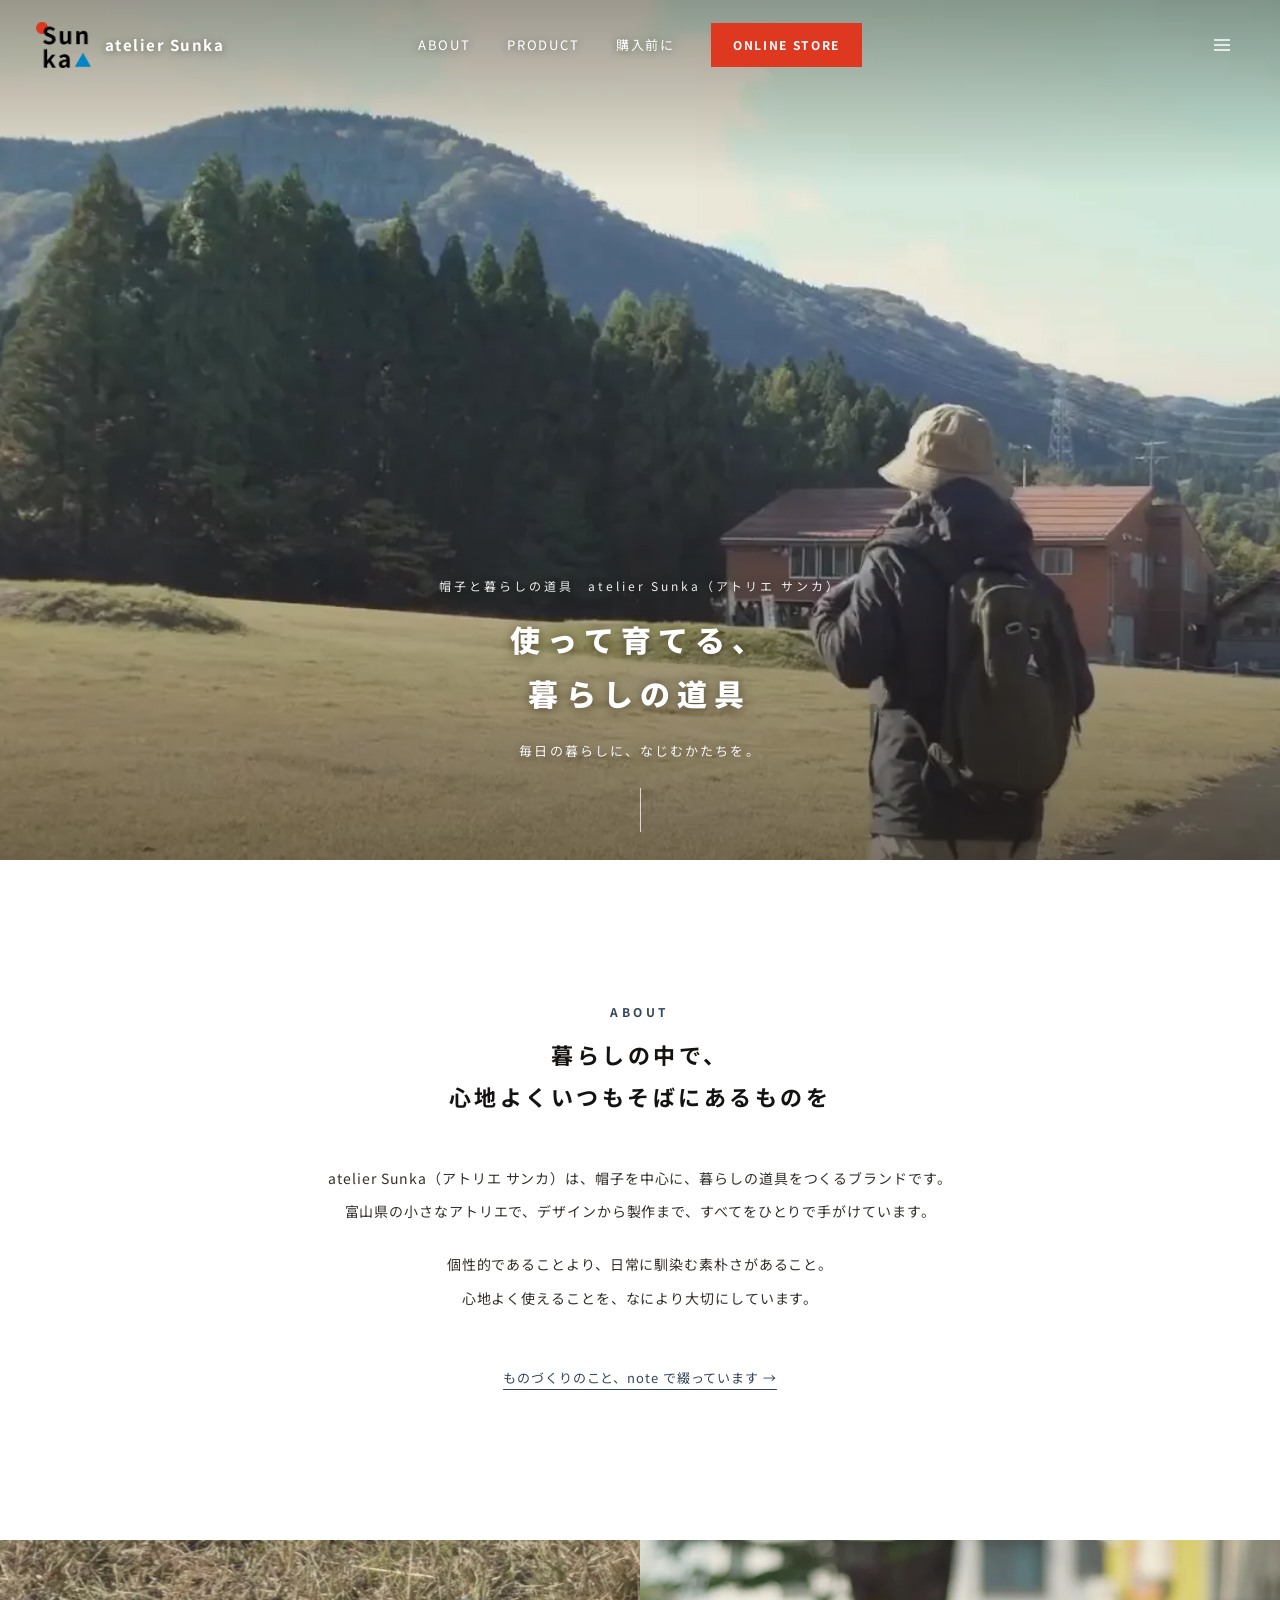
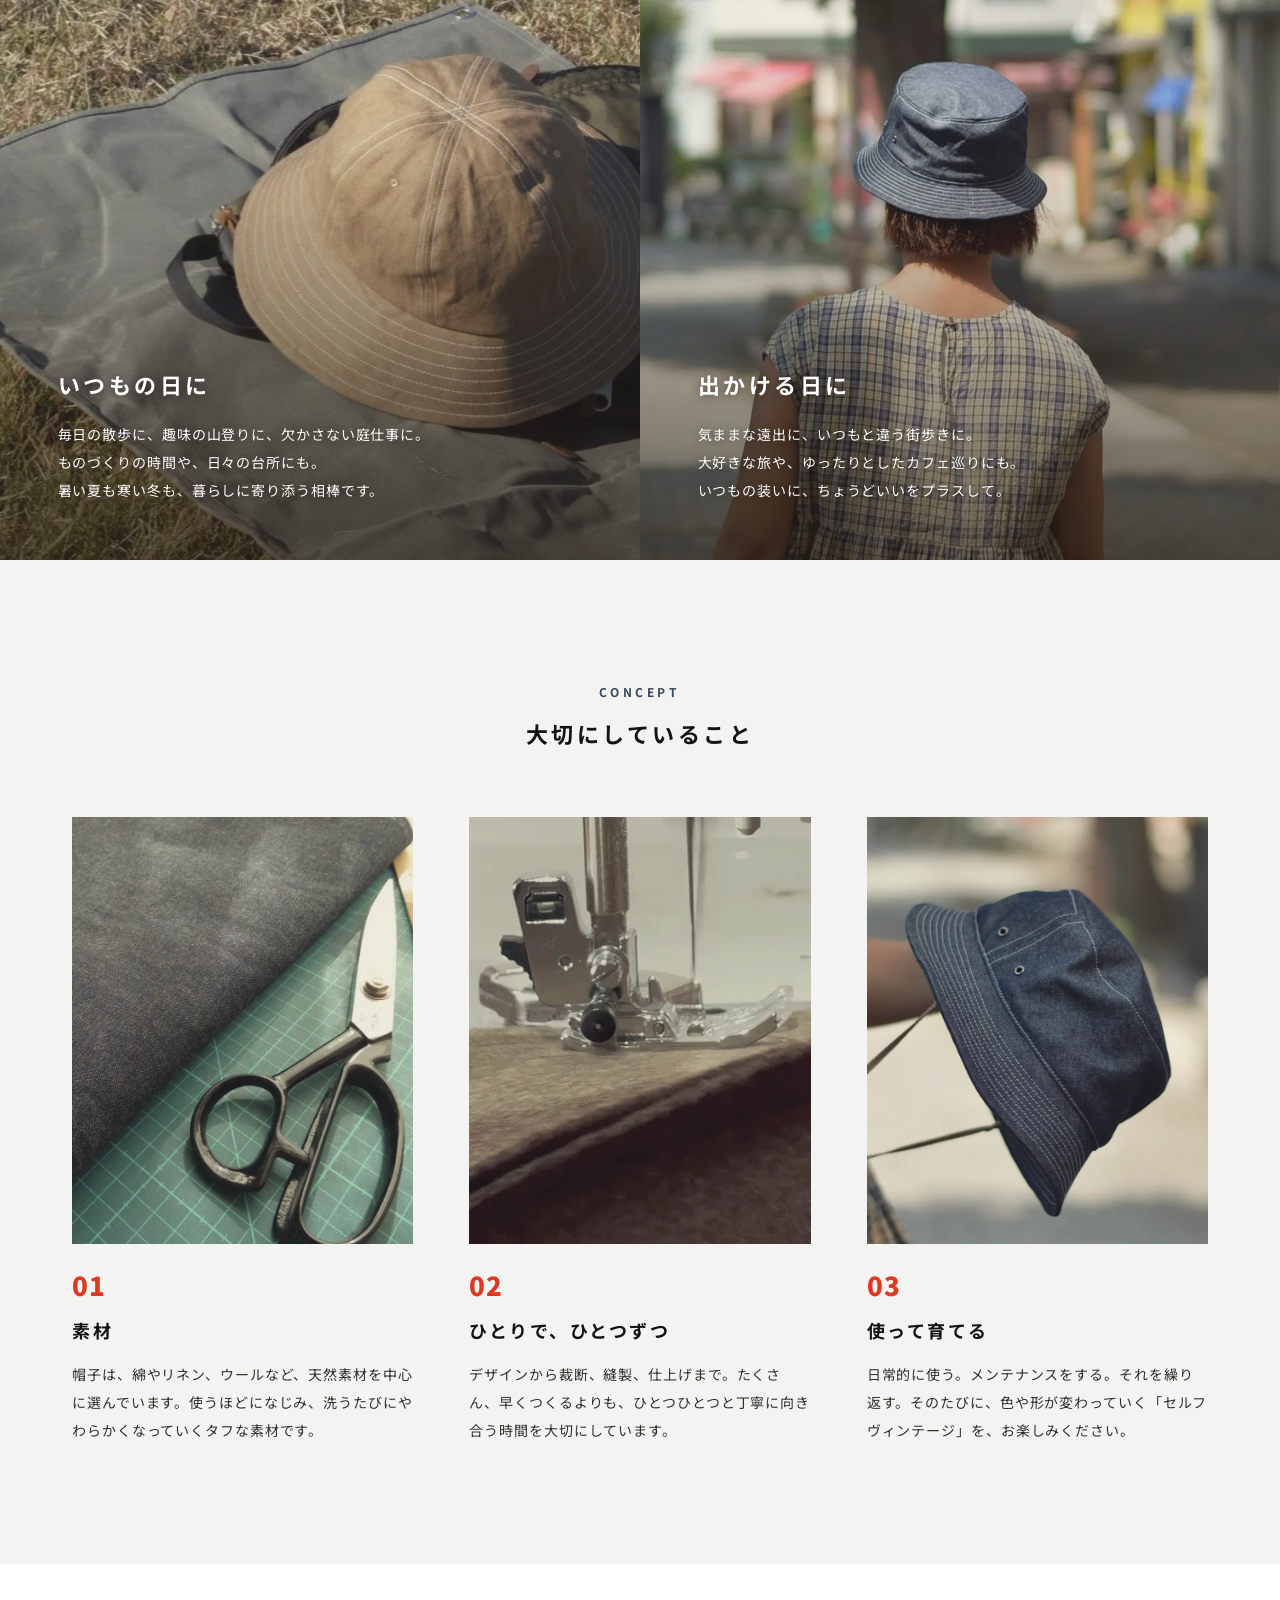
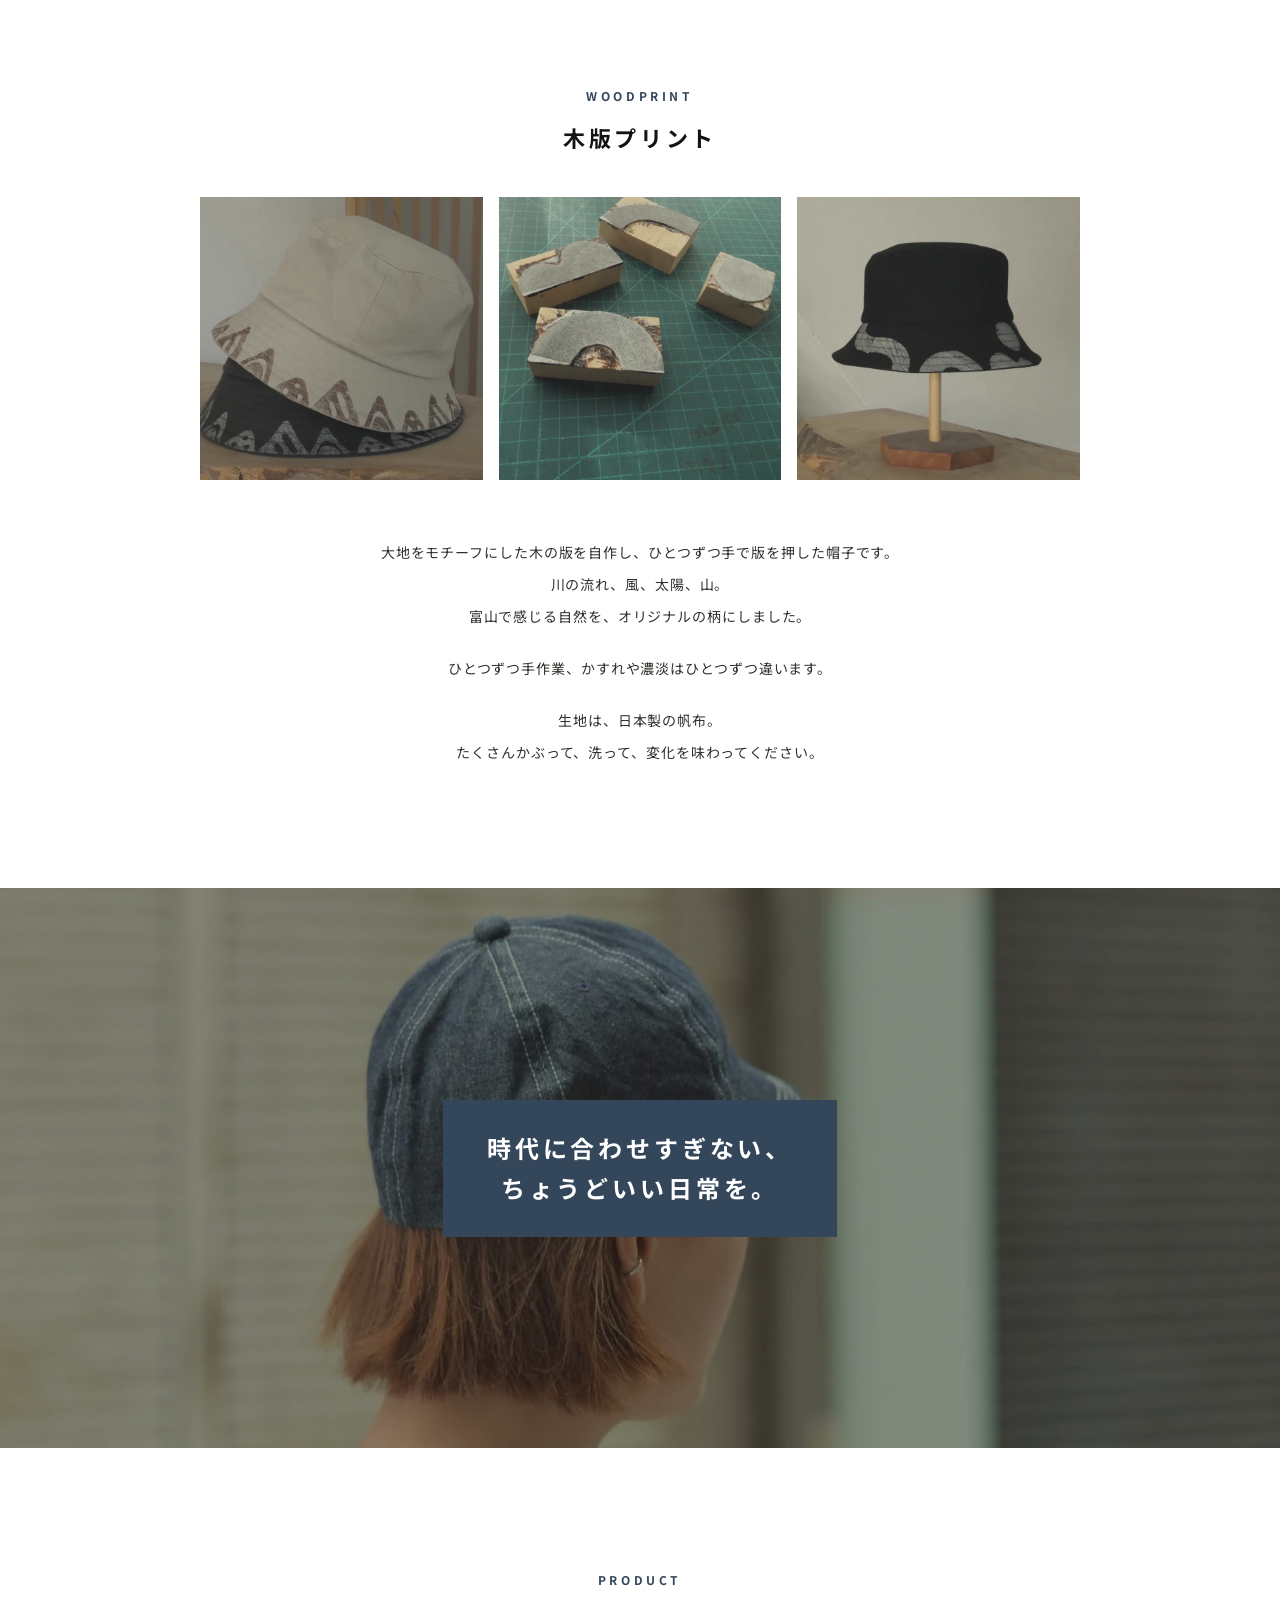
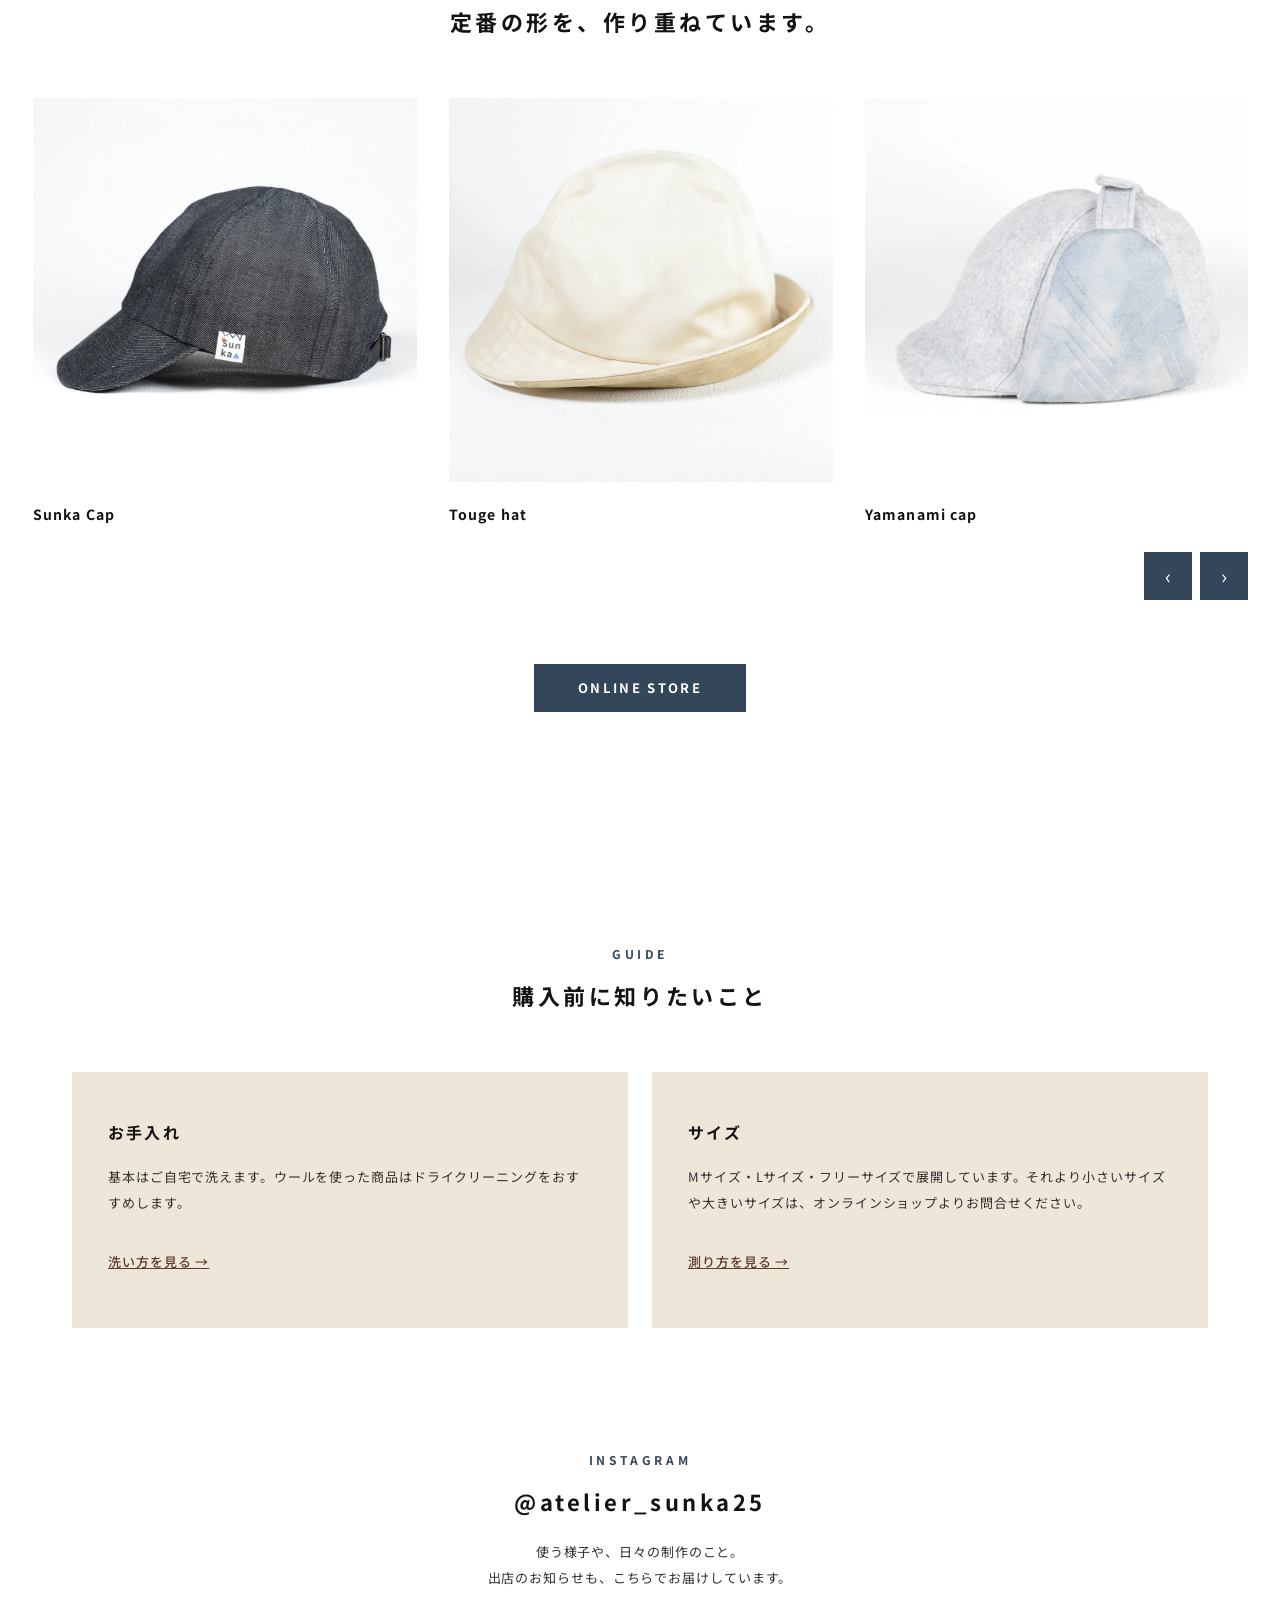
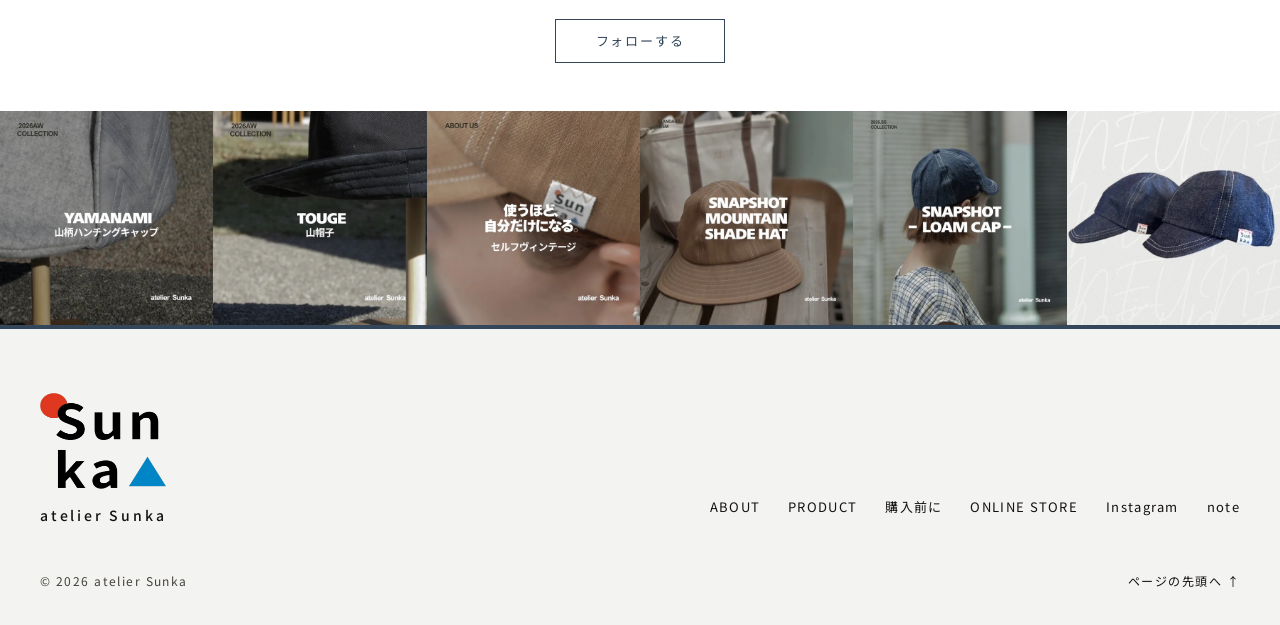
==== commit 0e31689f: "WOODPRINT の見出しを「木版プリント」に Co-Authored-By: Claude Opus 5.5 <noreply@anthropic.com> Claude-Session: htt" ====
--- a/index.html
+++ b/index.html
@@ -151,7 +151,7 @@
     <div class="woodprint-inner">
       <div class="sec-head reveal">
         <p class="label">WOODPRINT</p>
-        <h2 id="woodprint-h">大地を感じる木版プリント</h2>
+        <h2 id="woodprint-h">木版プリント</h2>
       </div>
       <ul class="woodprint-photos">
         <li class="reveal"><img src="assets/images/woodprint-hats.webp" alt="山の形の木版柄を刷った、ベージュとこげ茶の帆布ハットを重ねたところ" width="800" height="800" loading="lazy"></li>
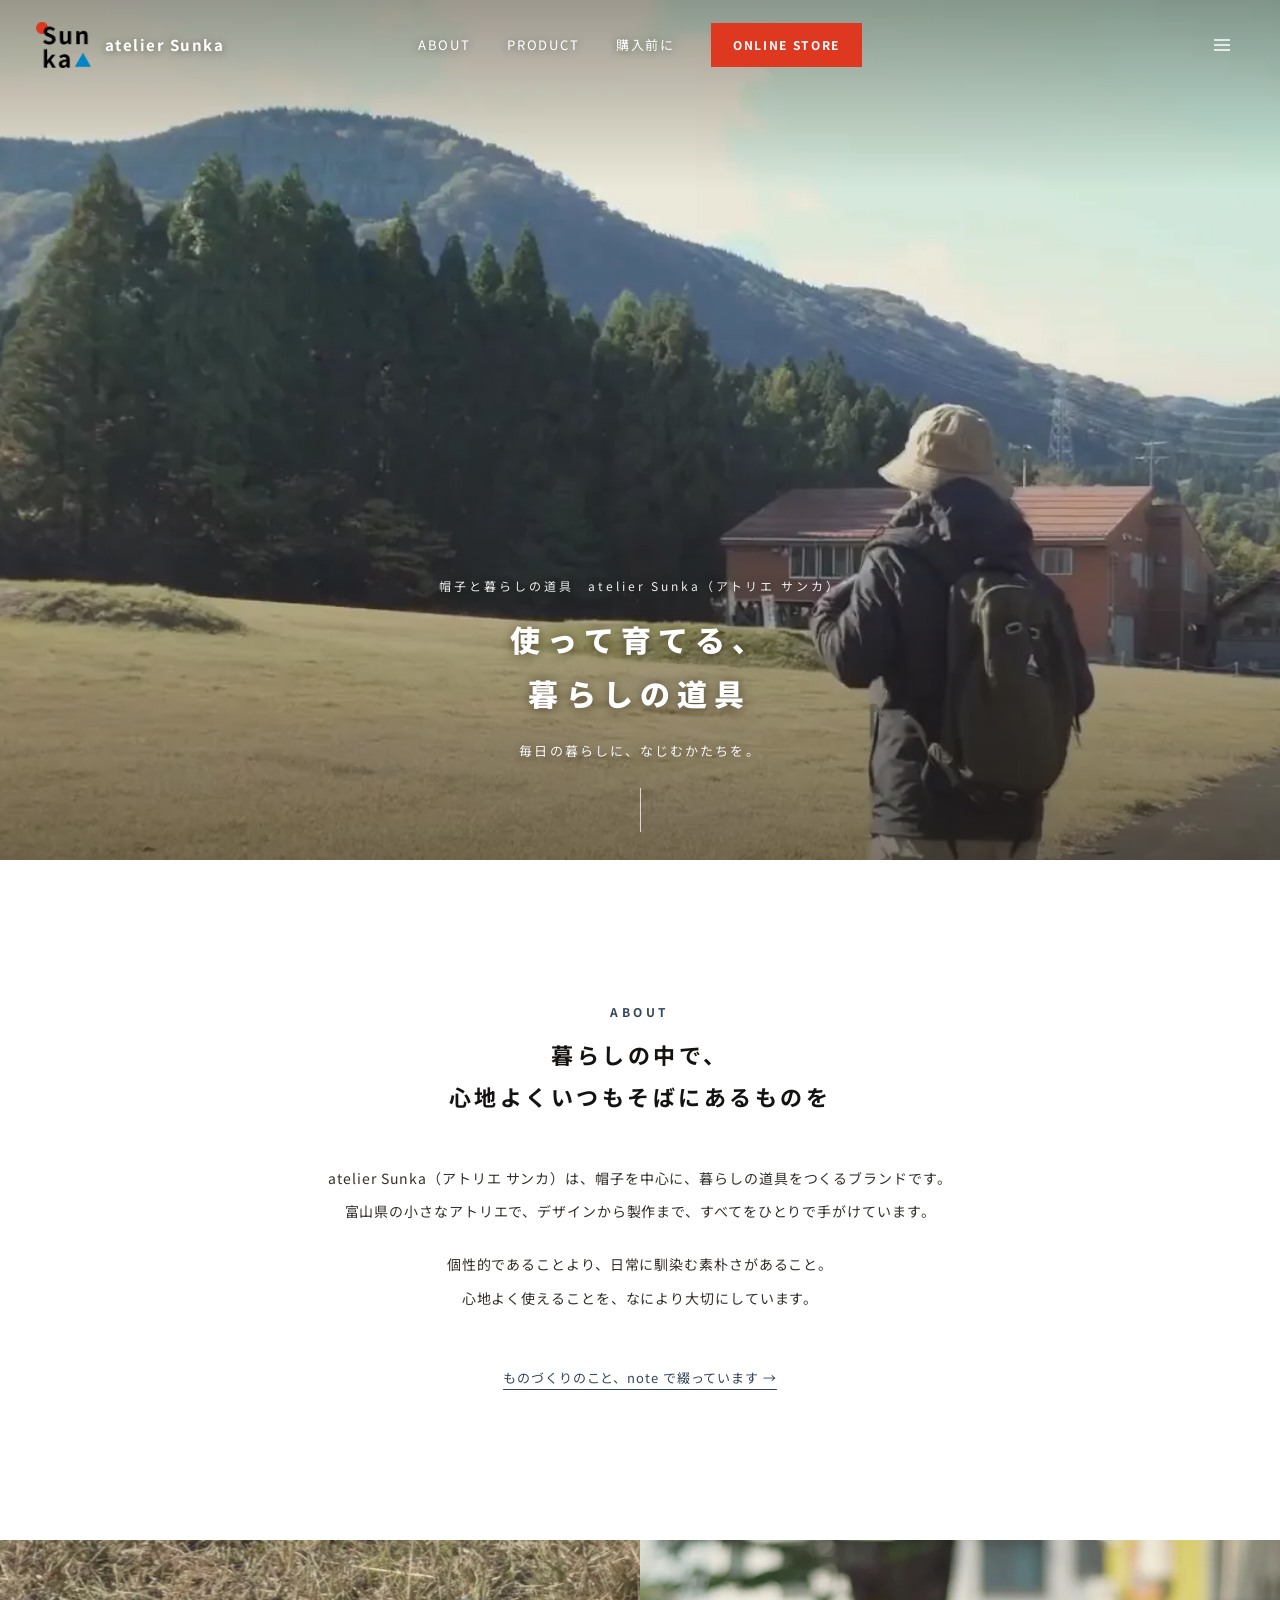
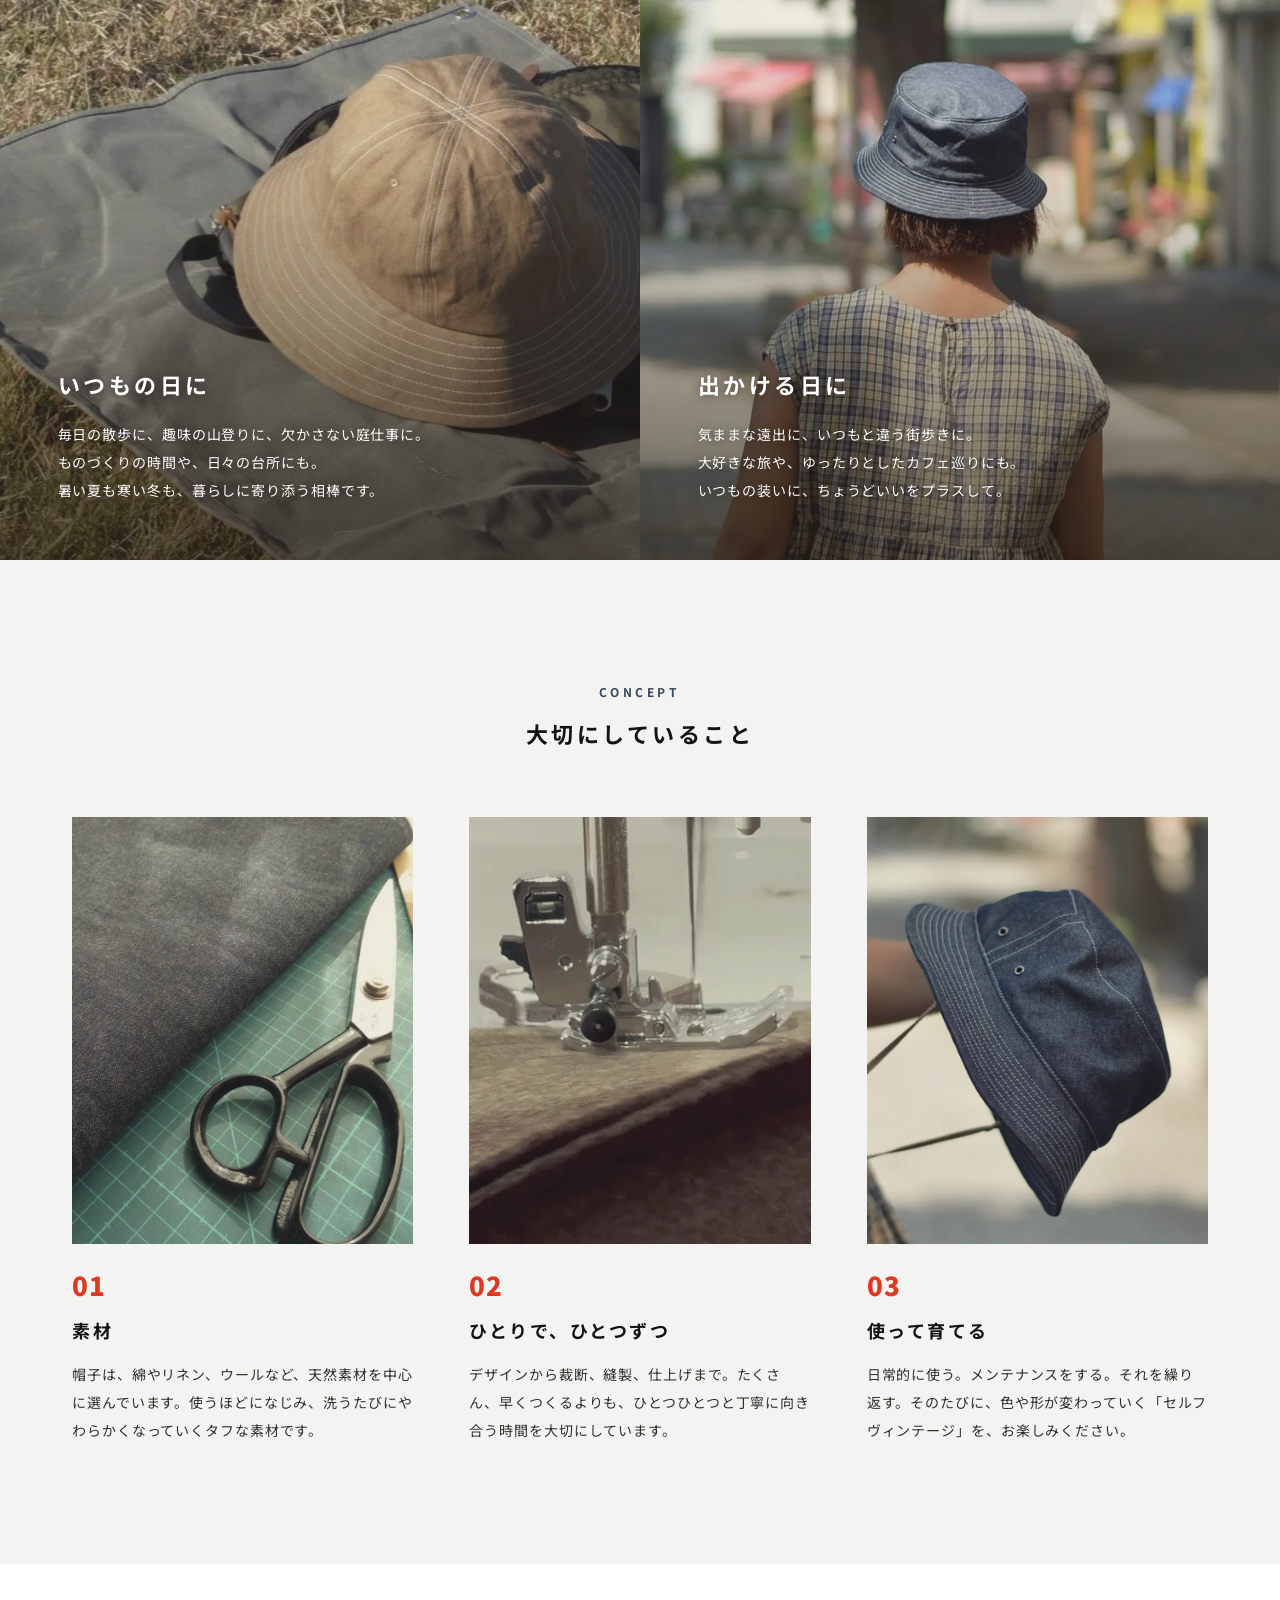
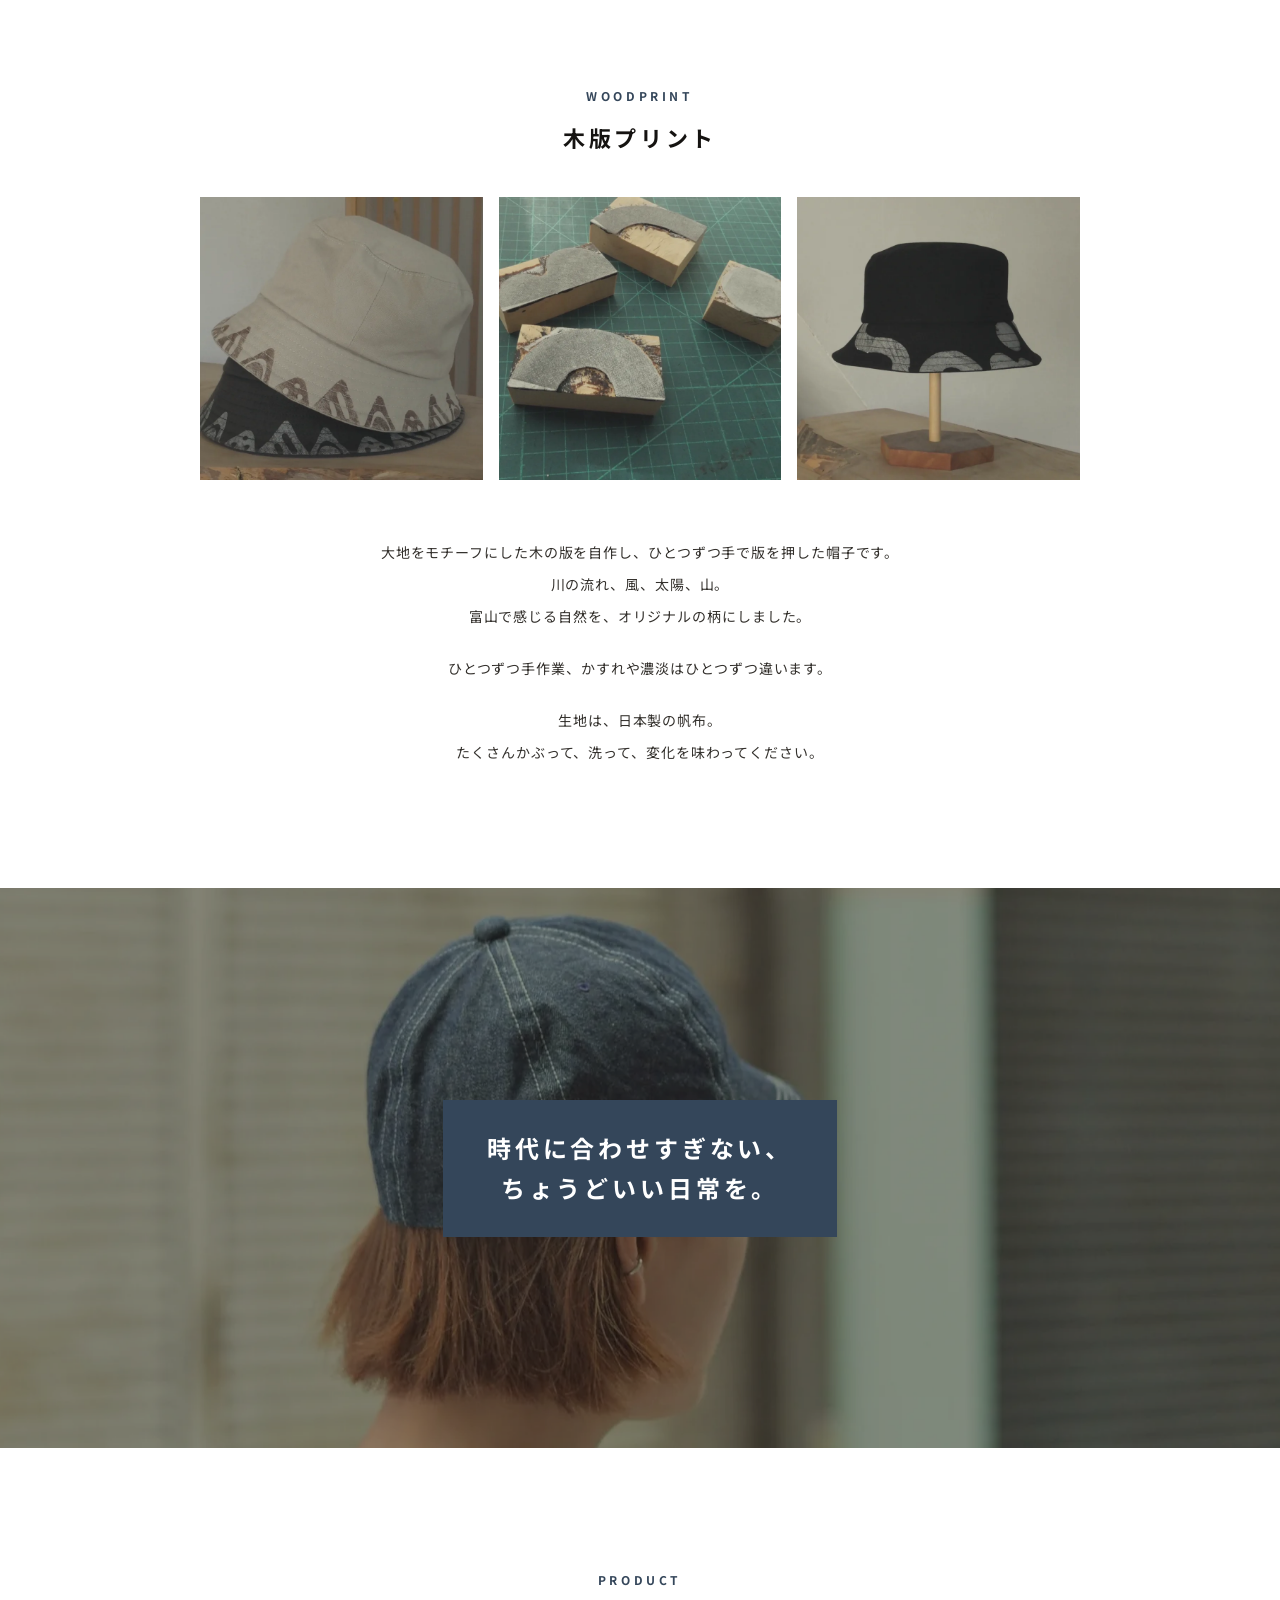
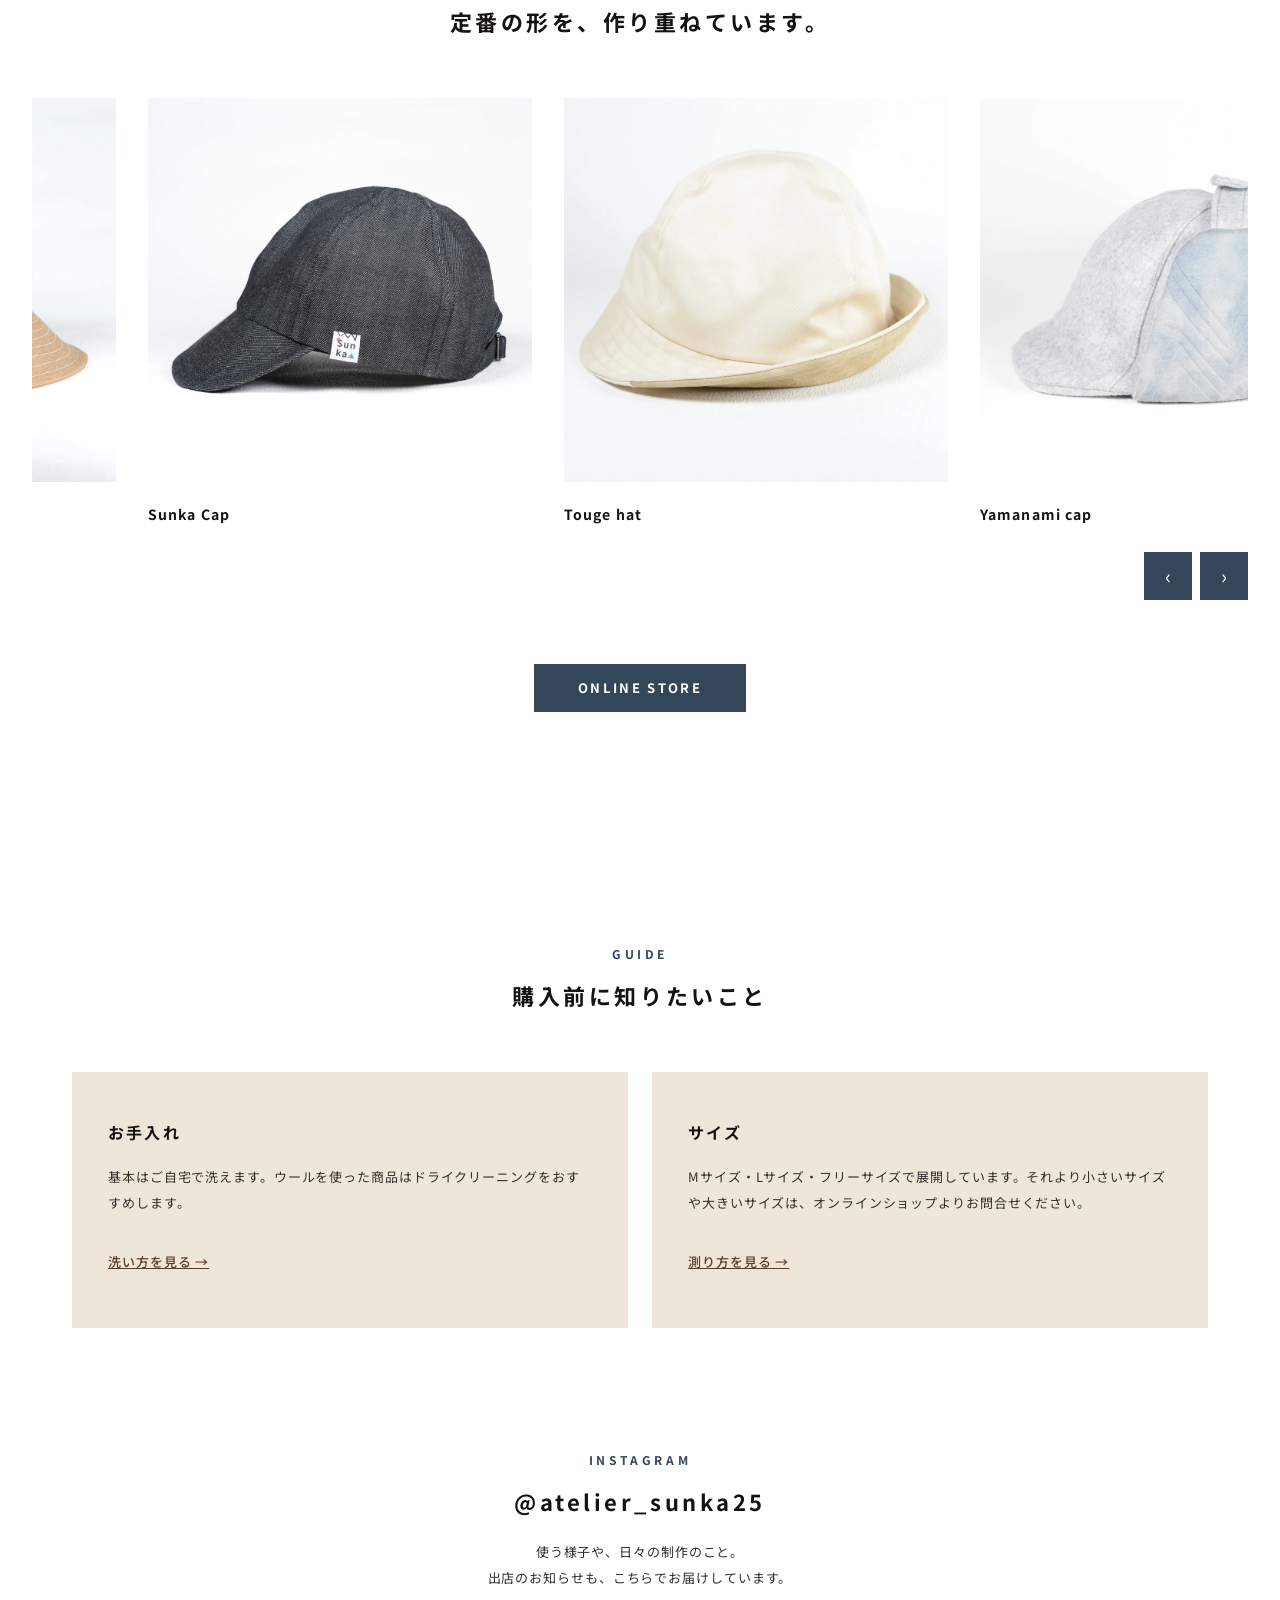
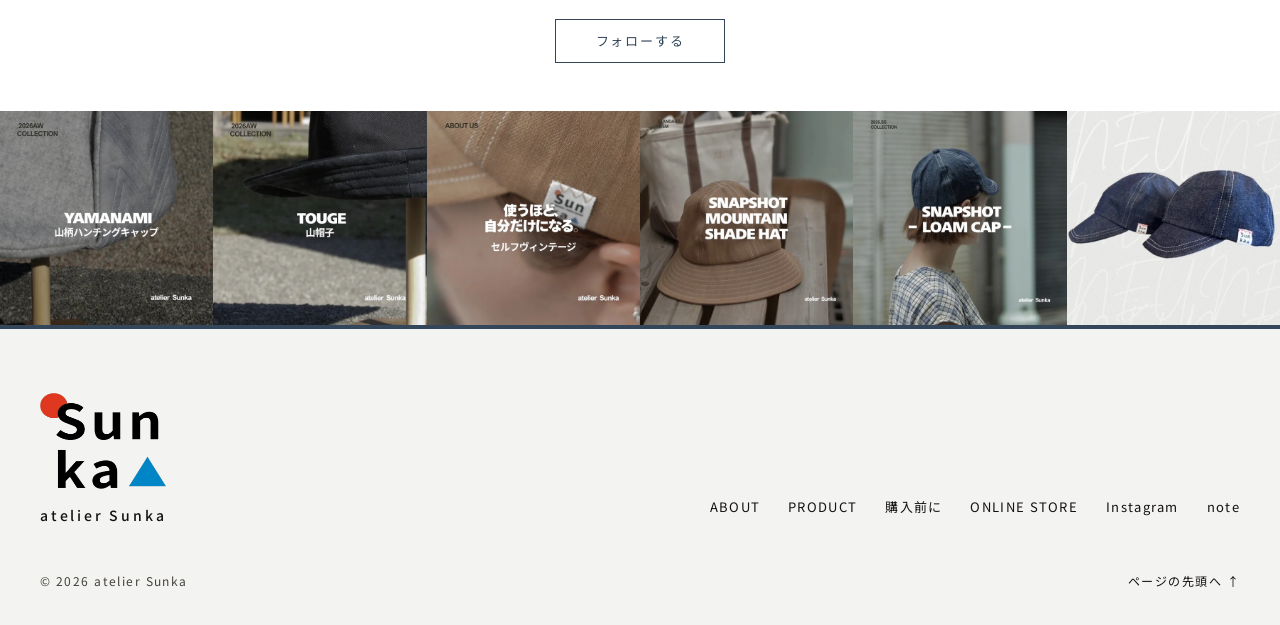
==== commit 244bab61: "WOODPRINT：真ん中の写真を上寄りに切り抜き直す Co-Authored-By: Claude Opus 5.5 <noreply@anthropic.com> Claude-Session: " ====
--- a/index.html
+++ b/index.html
@@ -155,7 +155,7 @@
       </div>
       <ul class="woodprint-photos">
         <li class="reveal"><img src="assets/images/woodprint-hats.webp" alt="山の形の木版柄を刷った、ベージュとこげ茶の帆布ハットを重ねたところ" width="800" height="800" loading="lazy"></li>
-        <li class="reveal d1"><img src="assets/images/woodprint-blocks.webp" alt="作家が自作した木の版。山や波、丸の形が彫られている" width="800" height="800" loading="lazy"></li>
+        <li class="reveal d1"><img src="assets/images/woodprint-blocks.webp?v=20261118c" alt="作家が自作した木の版。山や波、丸の形が彫られている" width="800" height="800" loading="lazy"></li>
         <li class="reveal d2"><img src="assets/images/woodprint-black.webp" alt="つばに白い木版柄を刷った、黒い帆布ハット" width="800" height="800" loading="lazy"></li>
       </ul>
       <div class="woodprint-text reveal">
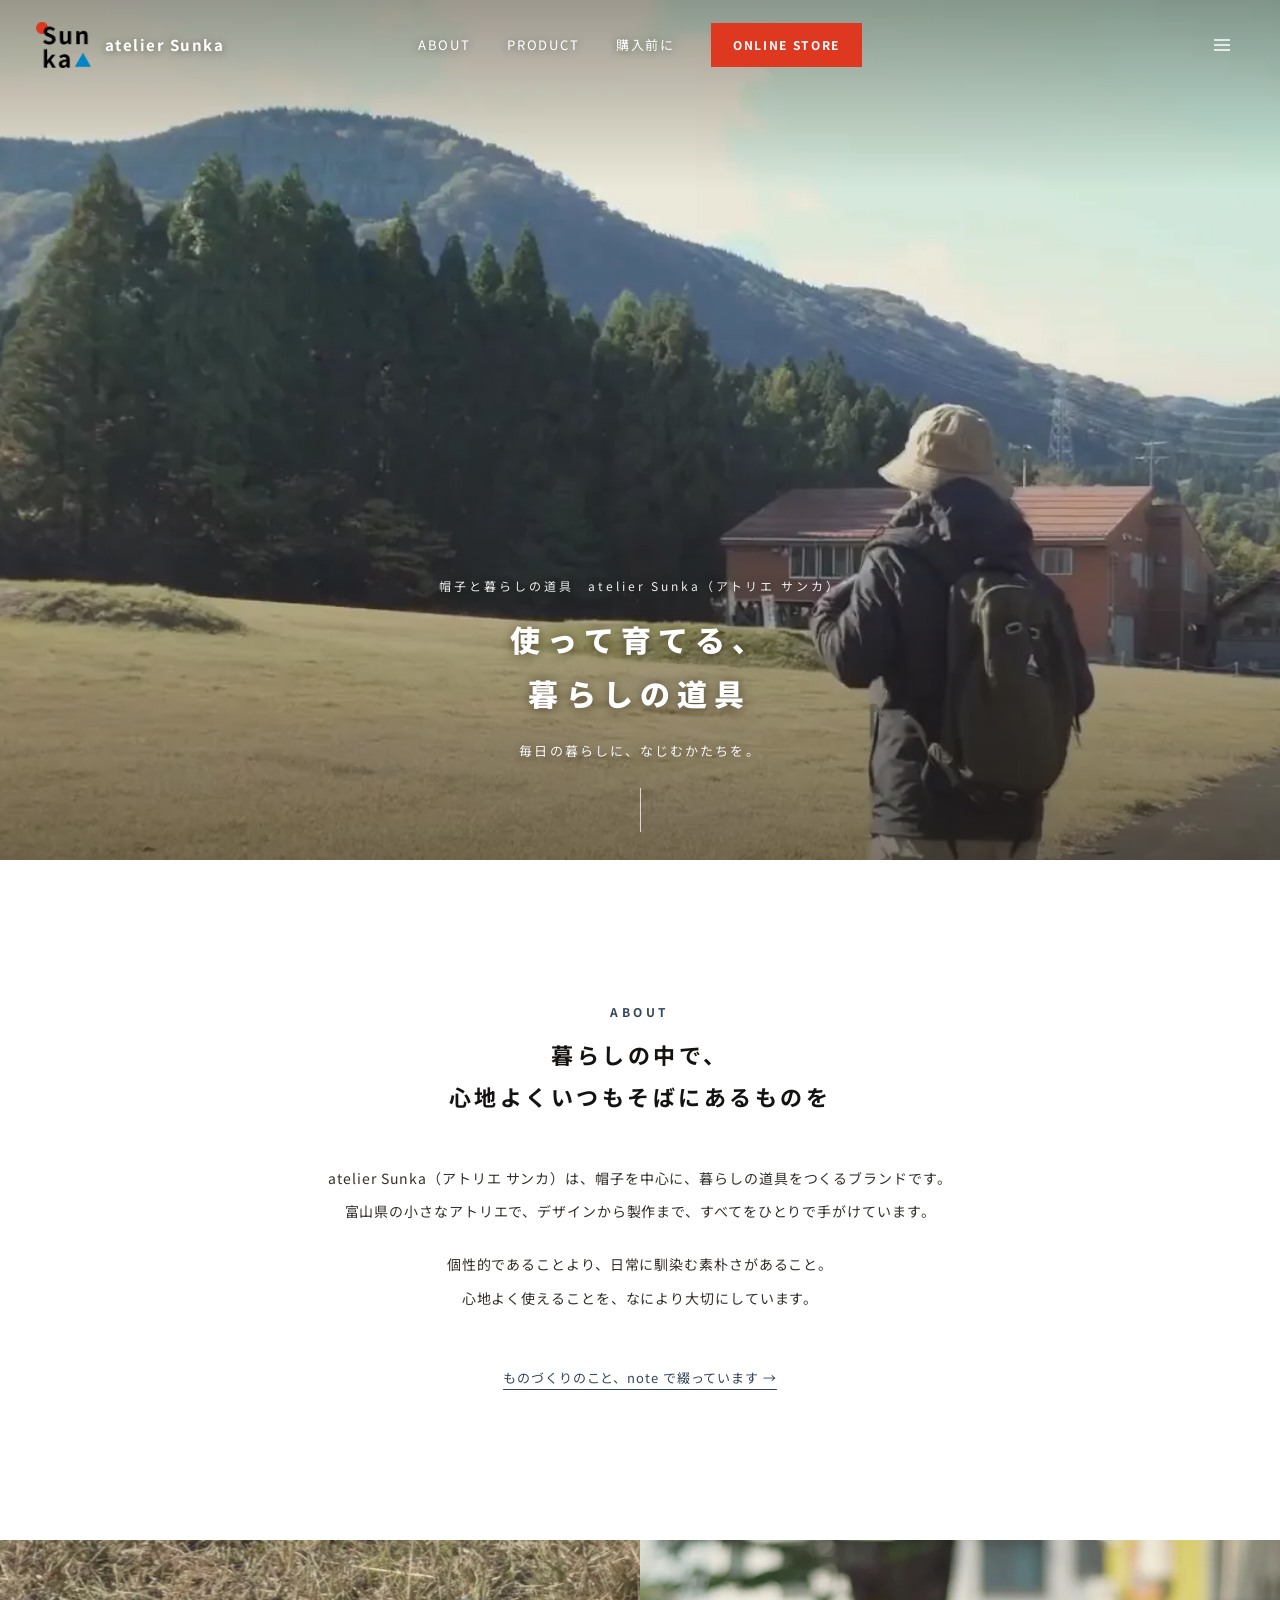
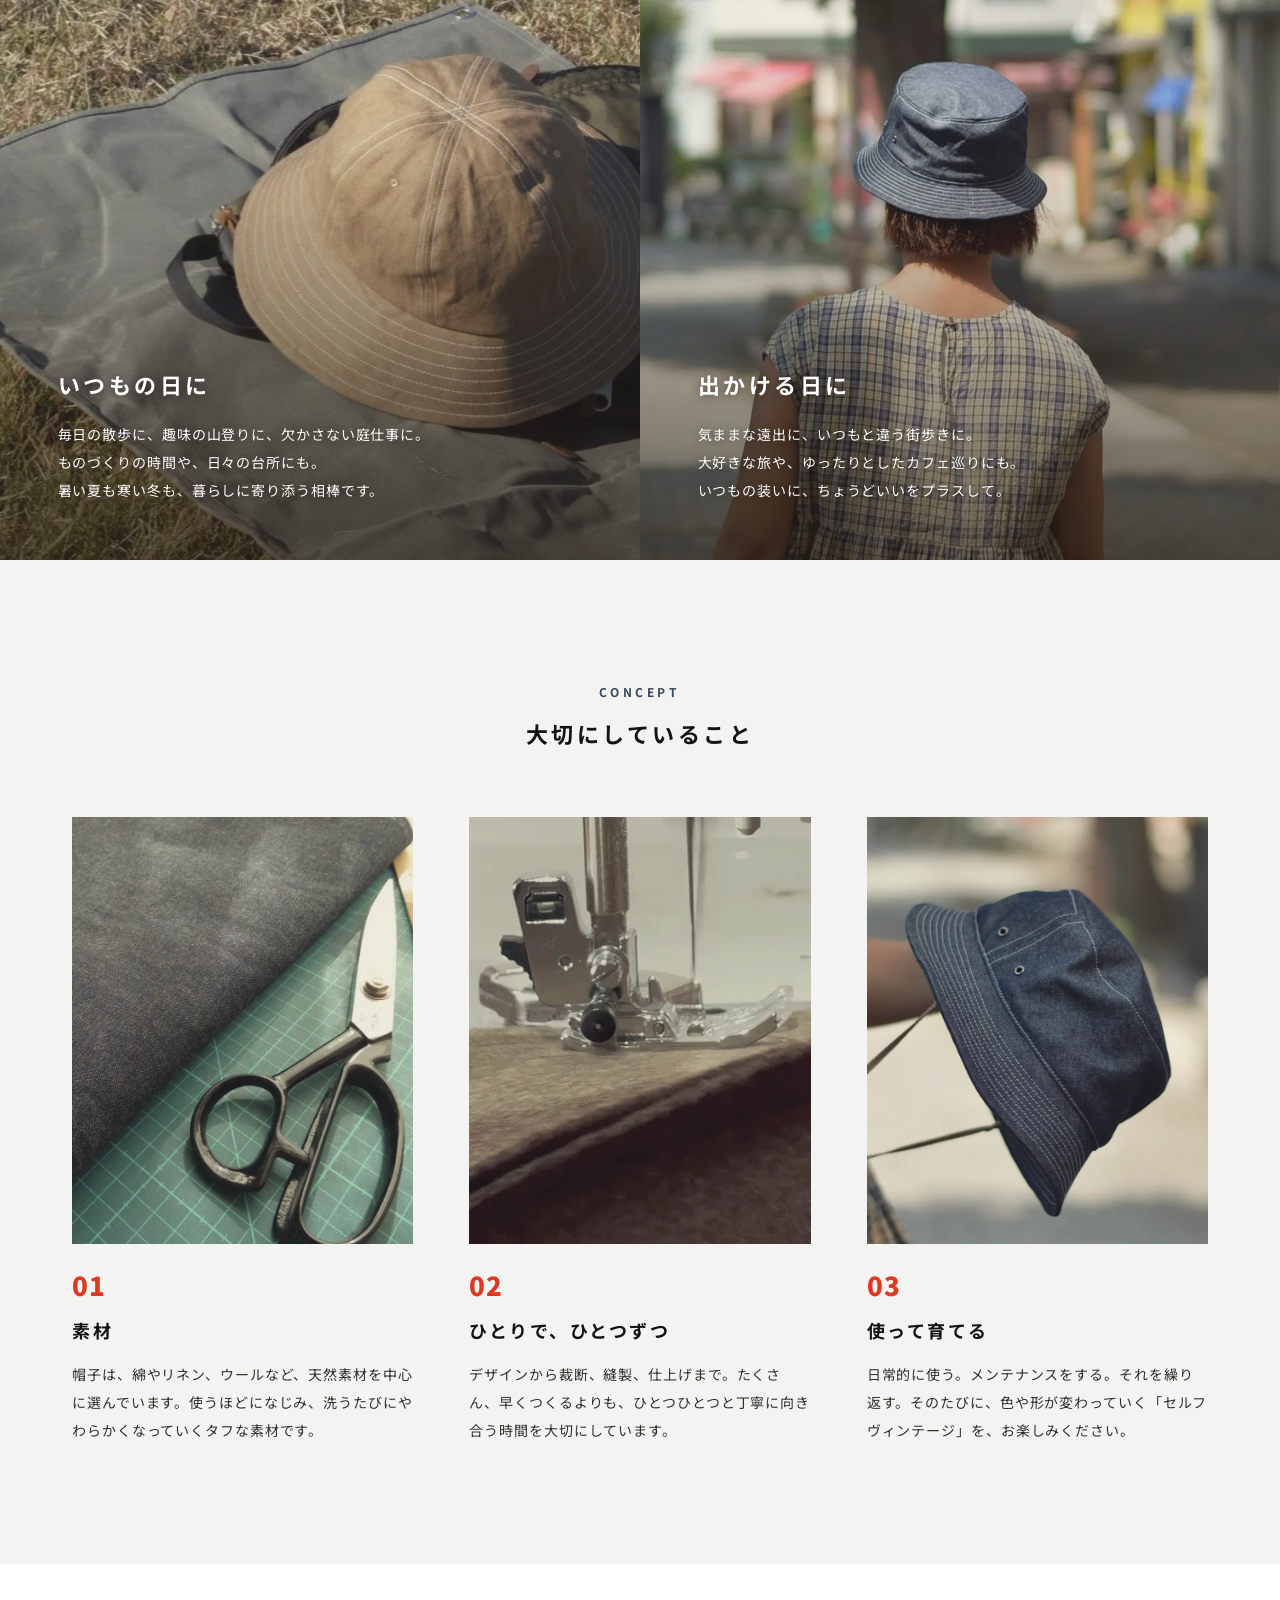
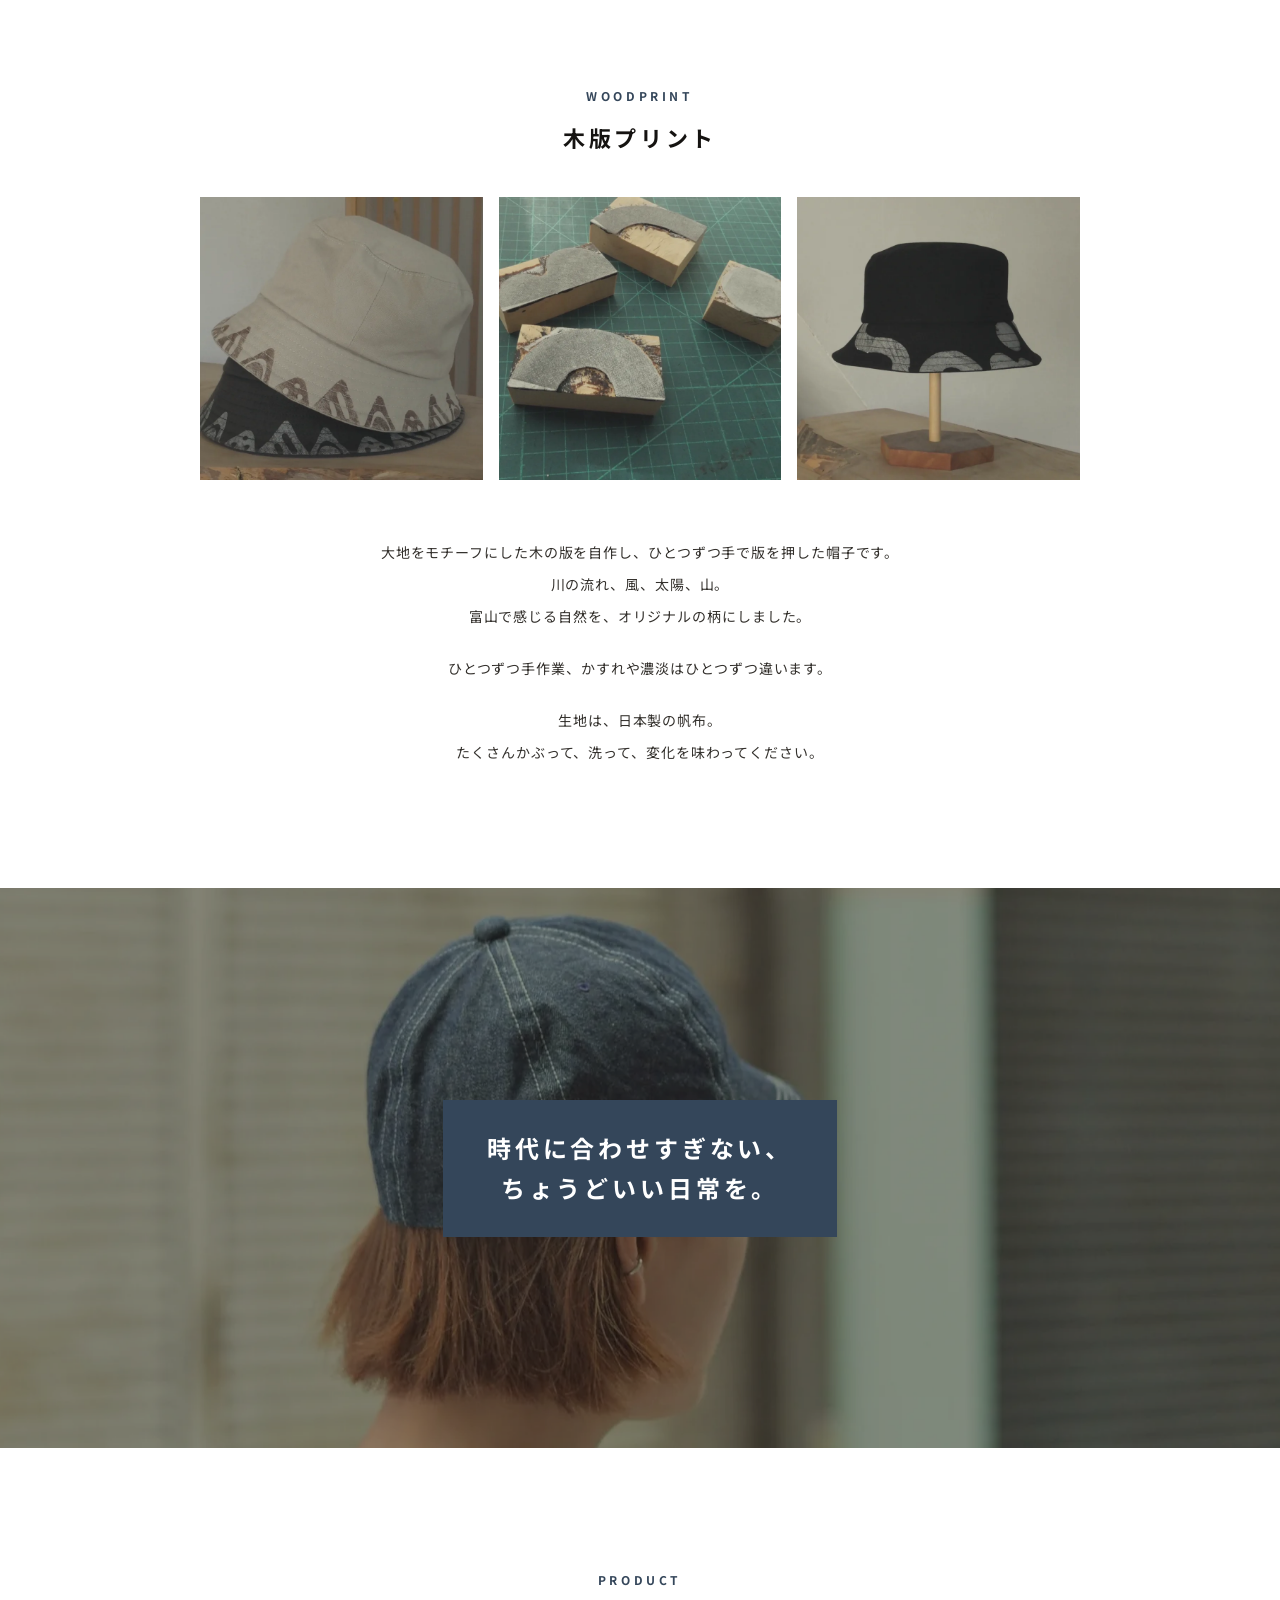
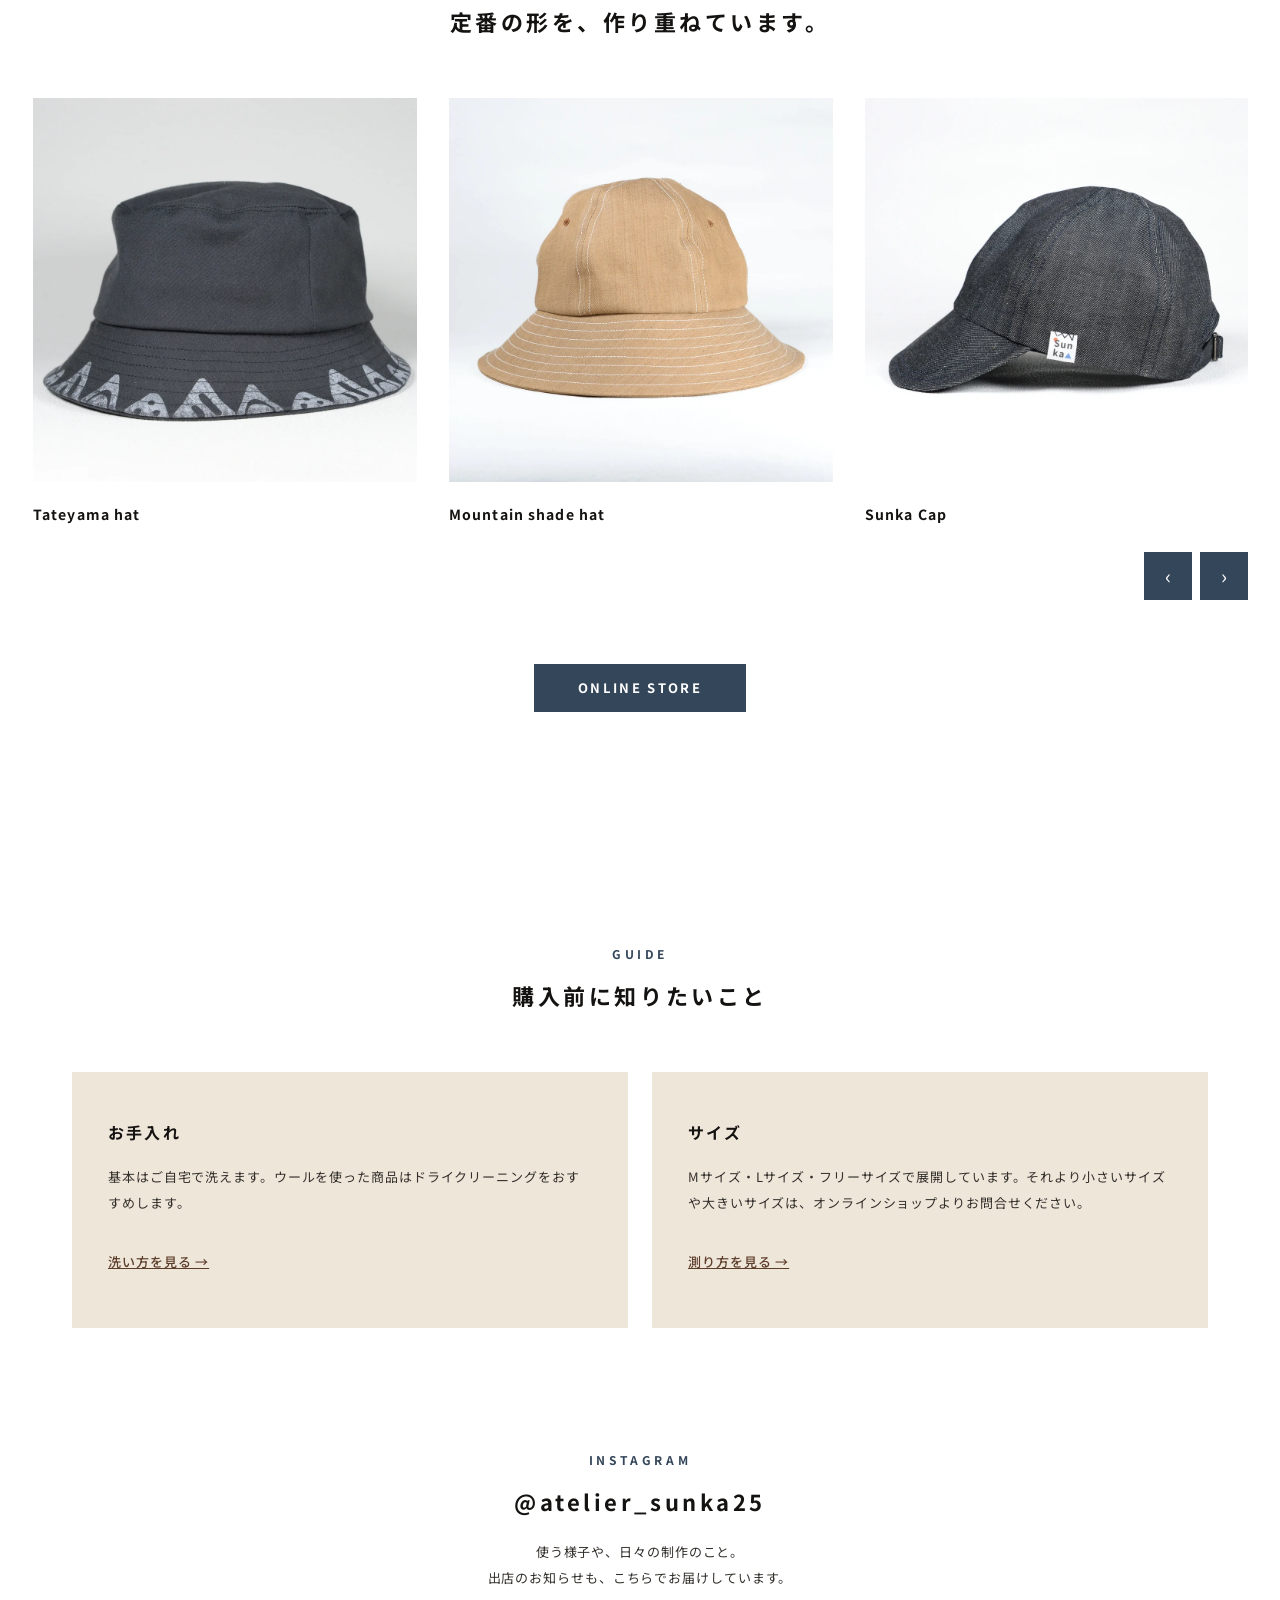
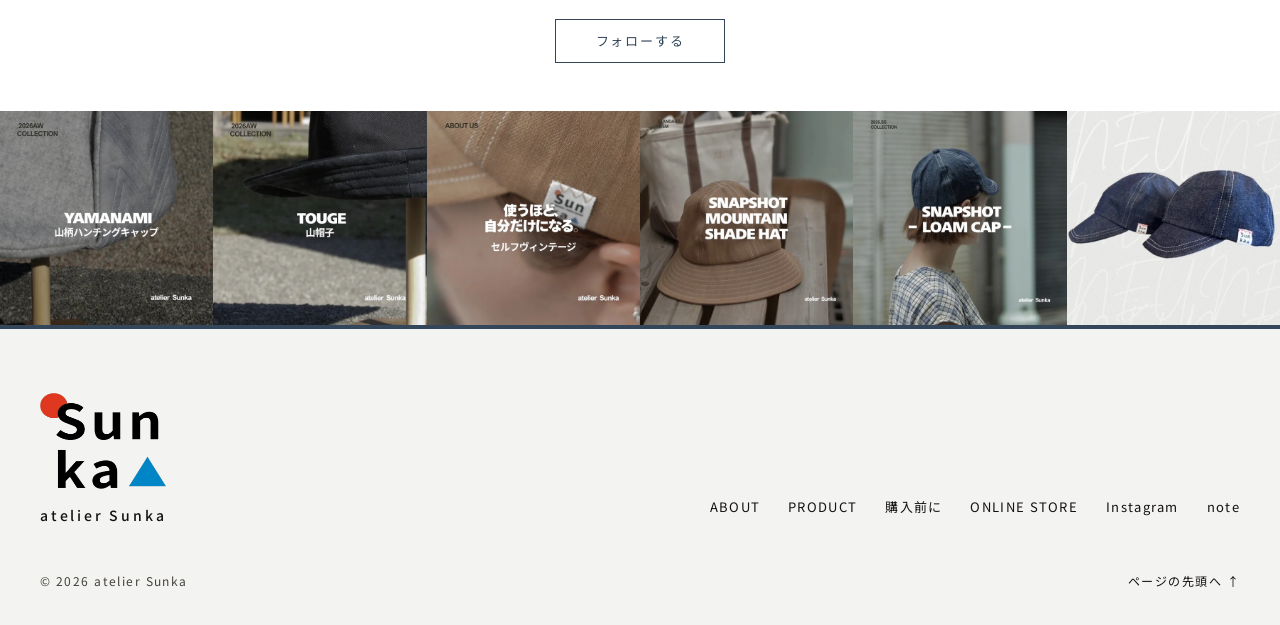
==== commit b9790275: "PRODUCT に Tateyama hat（beige・darkgray）を追加 Co-Authored-By: Claude Opus 5.5 <noreply@anthropic.com> Cl" ====
--- a/index.html
+++ b/index.html
@@ -184,6 +184,14 @@
     <div class="product-slider" data-slider>
       <ul class="product-track" aria-label="商品の一覧（横にスクロールできます）">
         <li class="product-card">
+          <a href="https://ateliersunka.base.shop/items/166316527"><img src="assets/images/products/tateyama-hat-beige.webp" alt="Tateyama hat / beige。つばに茶色の山の木版柄を刷った、サンドベージュの帆布ハット" width="1000" height="1000" loading="lazy"></a>
+          <h3>Tateyama hat</h3>
+        </li>
+        <li class="product-card">
+          <a href="https://ateliersunka.base.shop/items/166316816"><img src="assets/images/products/tateyama-hat-darkgray.webp" alt="Tateyama hat / darkgray。つばに白い山の木版柄を刷った、ダークグレーの帆布ハット" width="1000" height="1000" loading="lazy"></a>
+          <h3>Tateyama hat</h3>
+        </li>
+        <li class="product-card">
           <a href="https://ateliersunka.base.shop/items/130647119"><img src="assets/images/products/mountain-shade-hat-camel.webp" alt="Mountain shade hat / camel。白いステッチが入った、キャメル色のハット" width="1000" height="1000" loading="lazy"></a>
           <h3>Mountain shade hat</h3>
         </li>
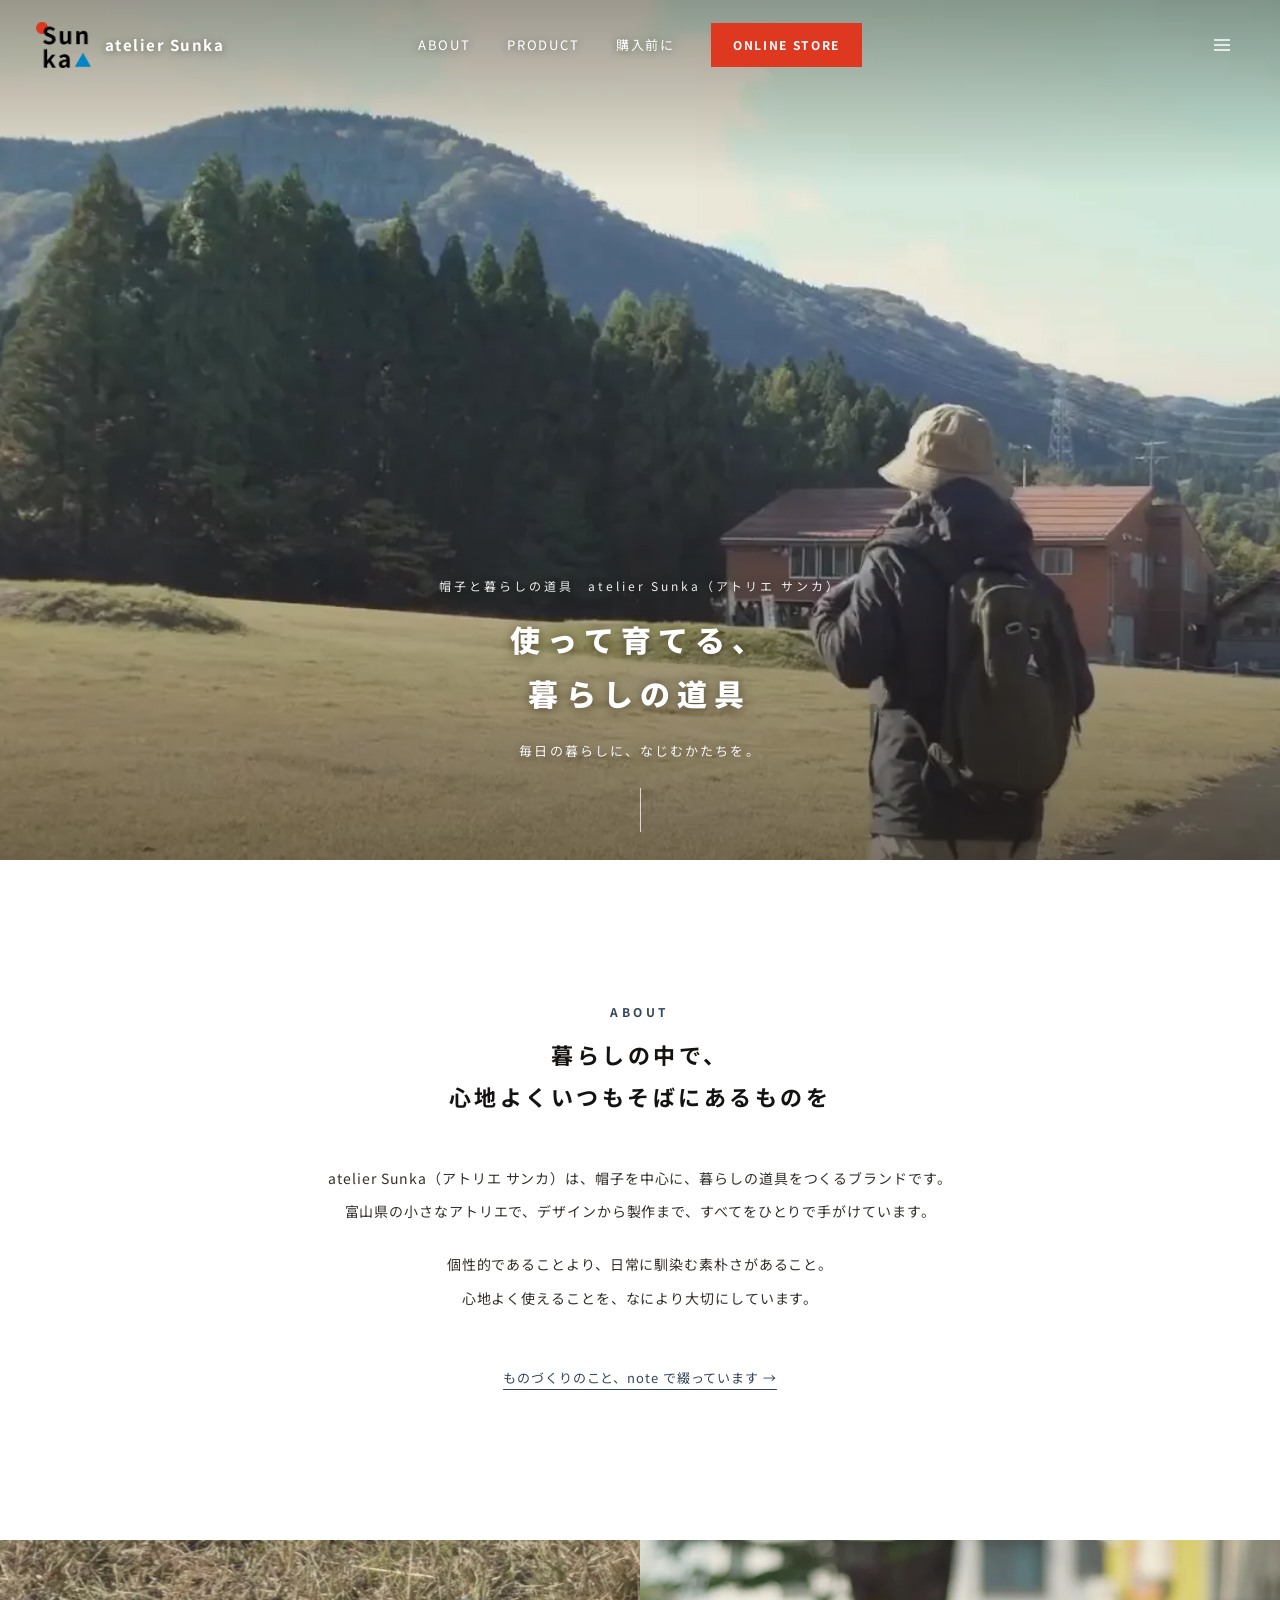
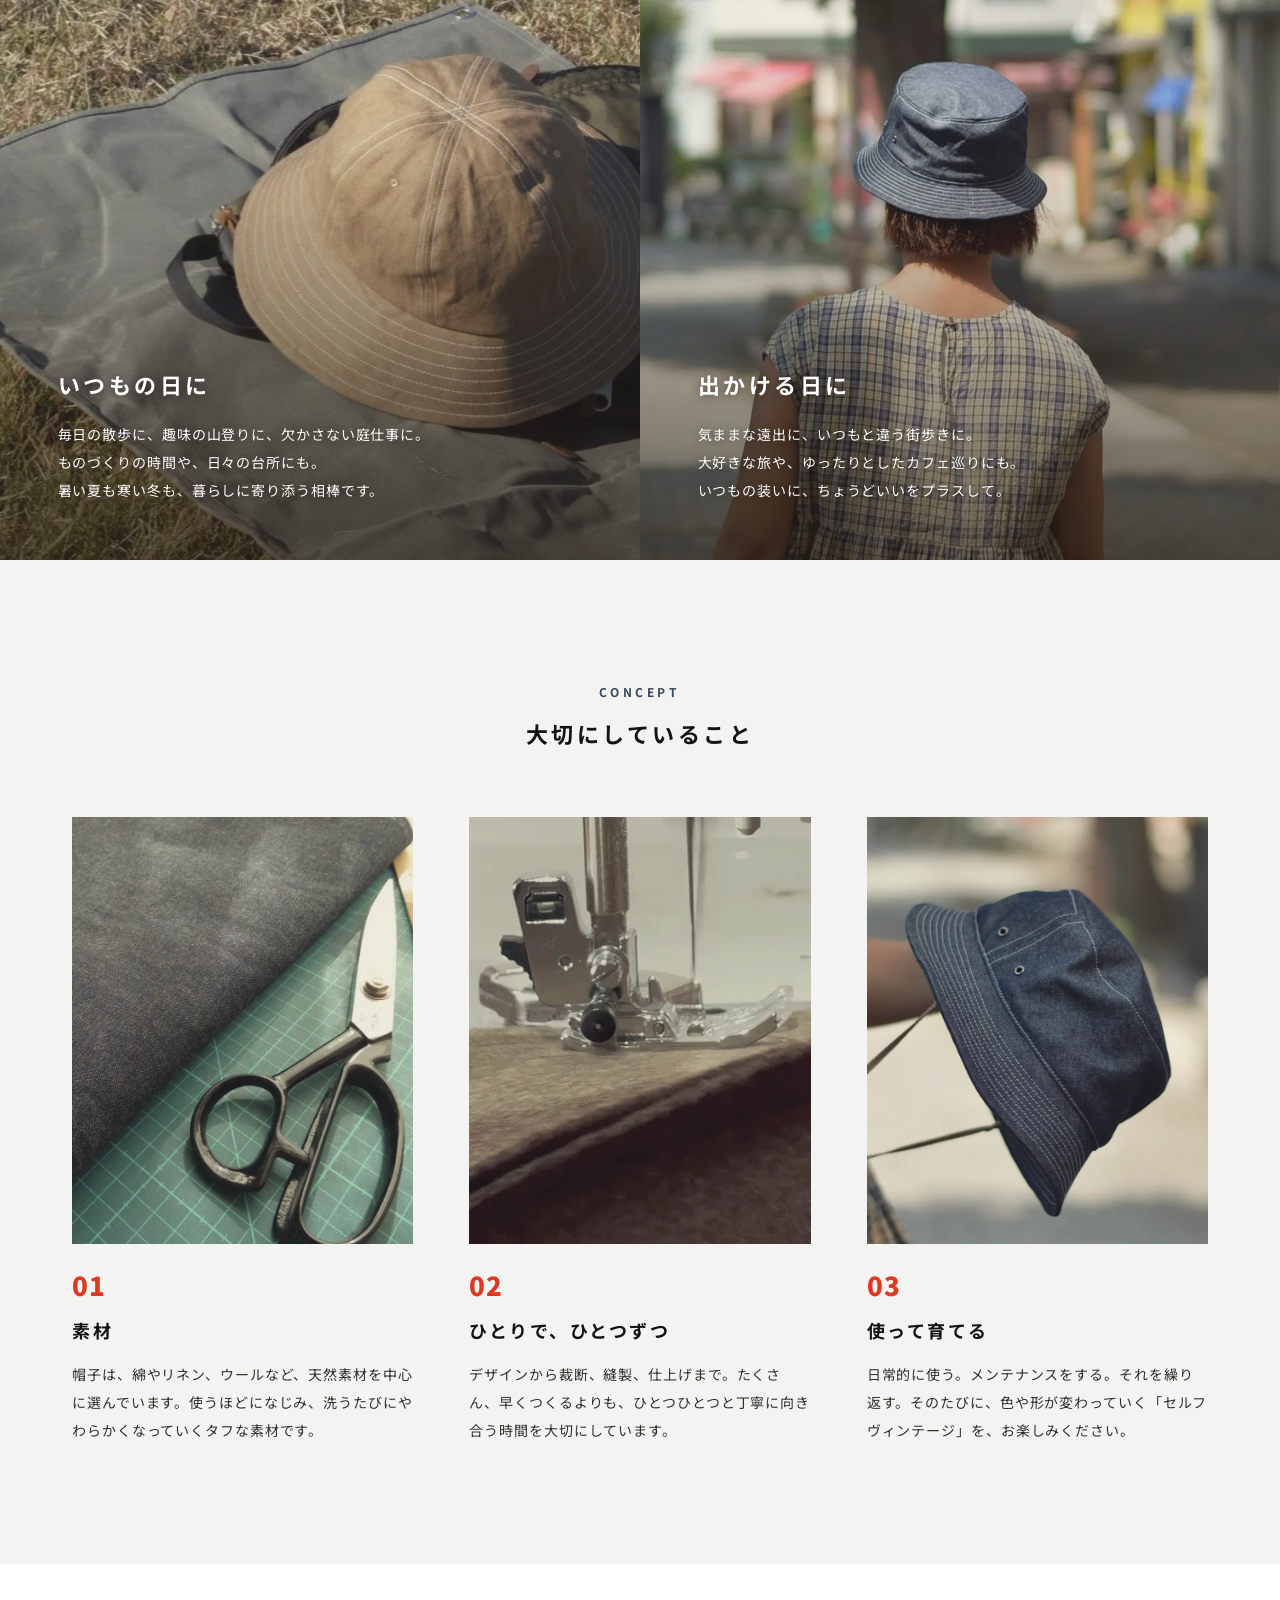
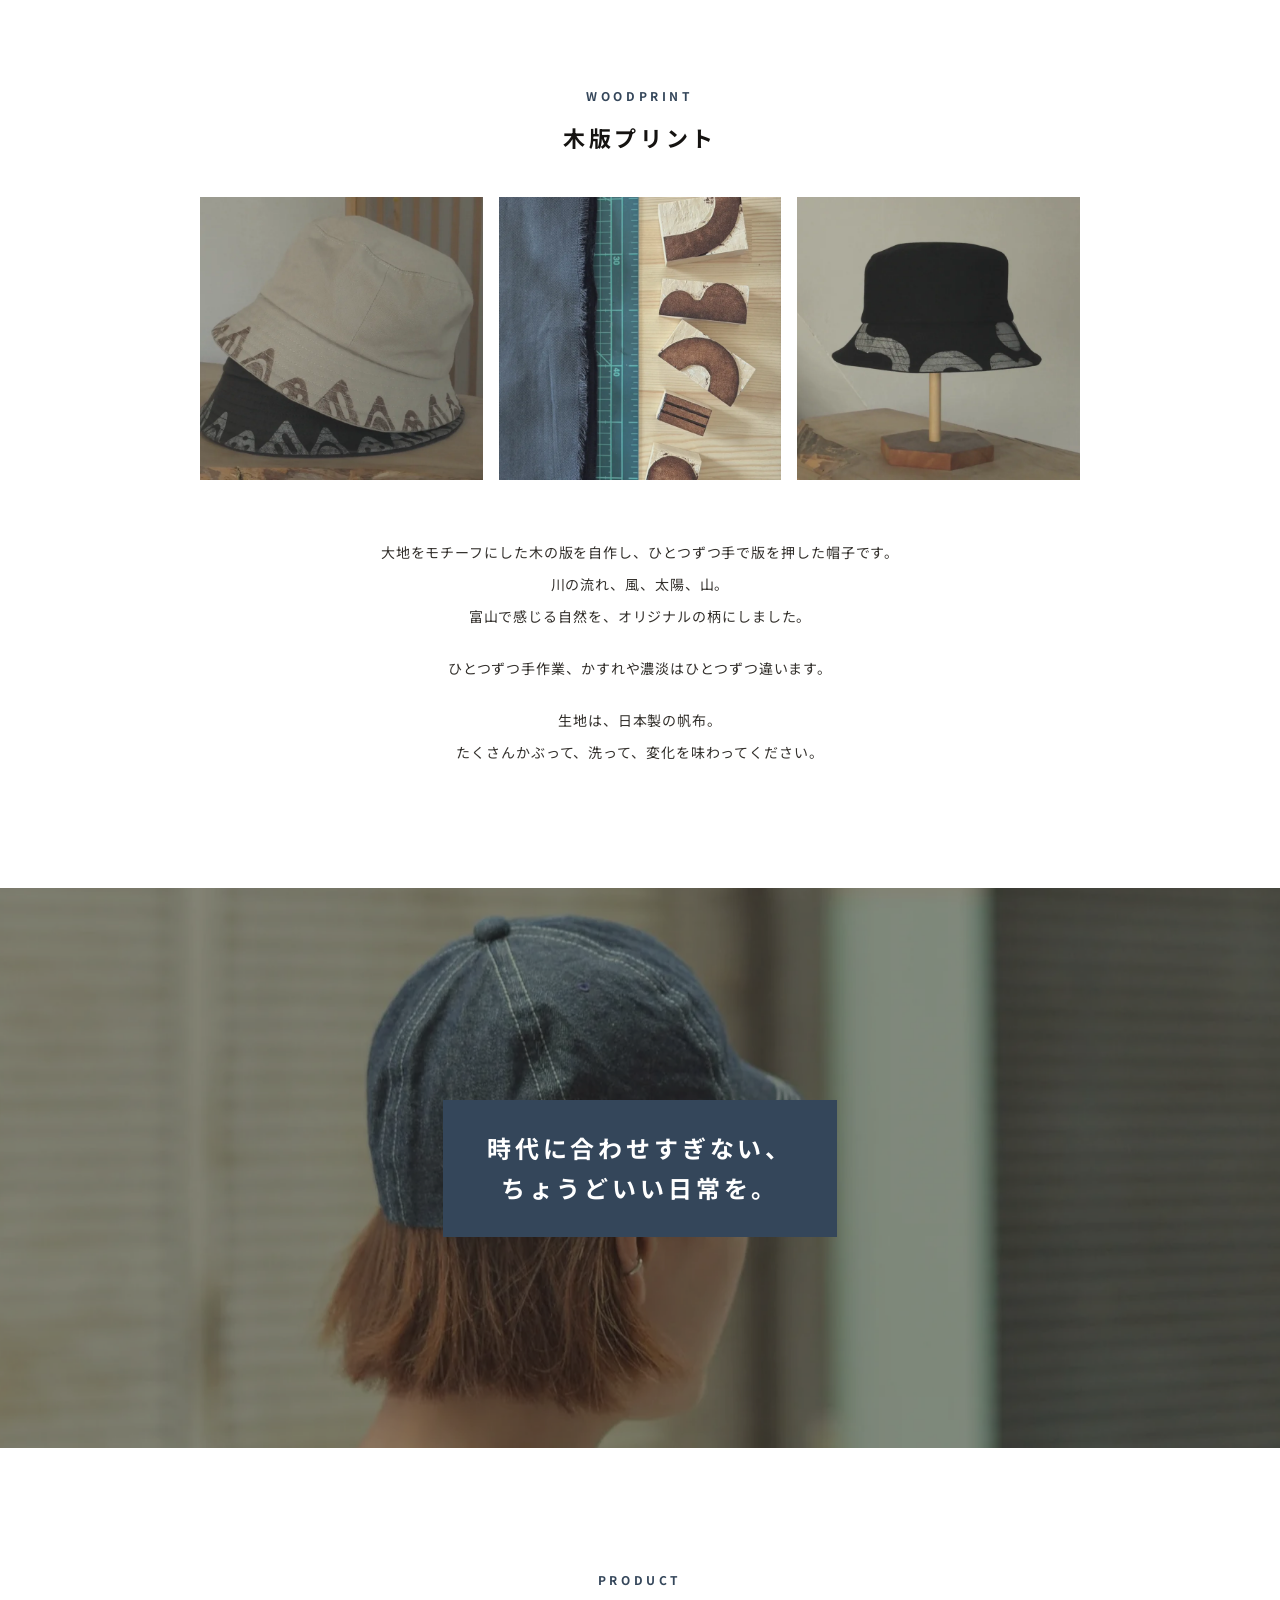
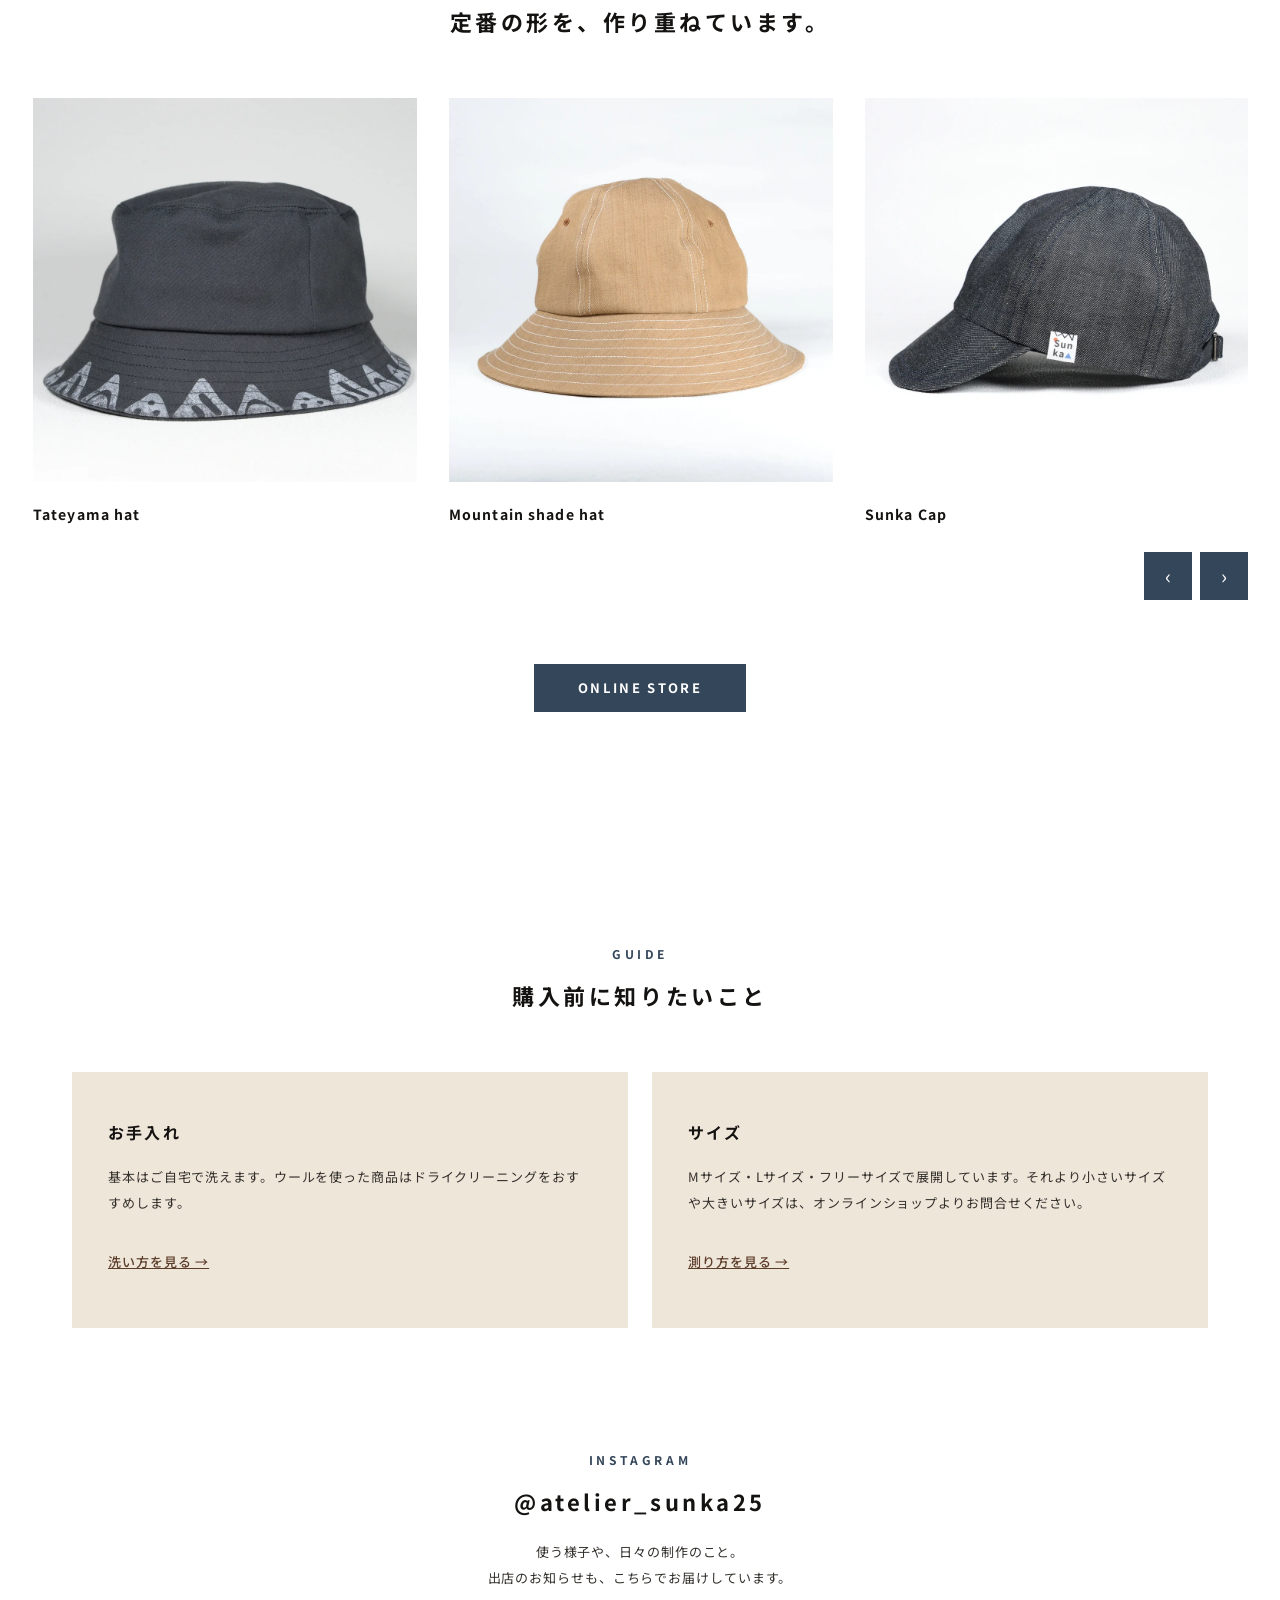
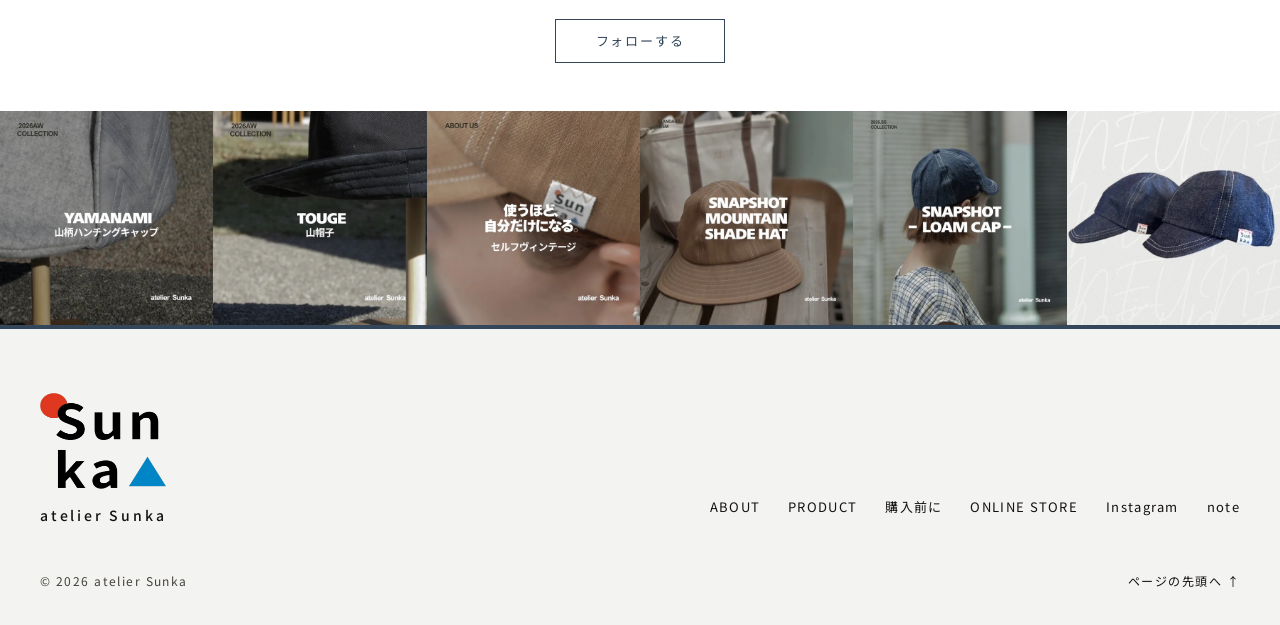
==== commit 131ddb69: "WOODPRINT：真ん中の写真（木の版）を差し替え Co-Authored-By: Claude Opus 5.5 <noreply@anthropic.com> Claude-Session: h" ====
--- a/index.html
+++ b/index.html
@@ -155,7 +155,7 @@
       </div>
       <ul class="woodprint-photos">
         <li class="reveal"><img src="assets/images/woodprint-hats.webp" alt="山の形の木版柄を刷った、ベージュとこげ茶の帆布ハットを重ねたところ" width="800" height="800" loading="lazy"></li>
-        <li class="reveal d1"><img src="assets/images/woodprint-blocks.webp?v=20261118c" alt="作家が自作した木の版。山や波、丸の形が彫られている" width="800" height="800" loading="lazy"></li>
+        <li class="reveal d1"><img src="assets/images/woodprint-blocks.webp?v=20261118d" alt="帆布の生地と、作家が自作した木の版。川の流れや山、太陽などの形が彫られている" width="800" height="800" loading="lazy"></li>
         <li class="reveal d2"><img src="assets/images/woodprint-black.webp" alt="つばに白い木版柄を刷った、黒い帆布ハット" width="800" height="800" loading="lazy"></li>
       </ul>
       <div class="woodprint-text reveal">
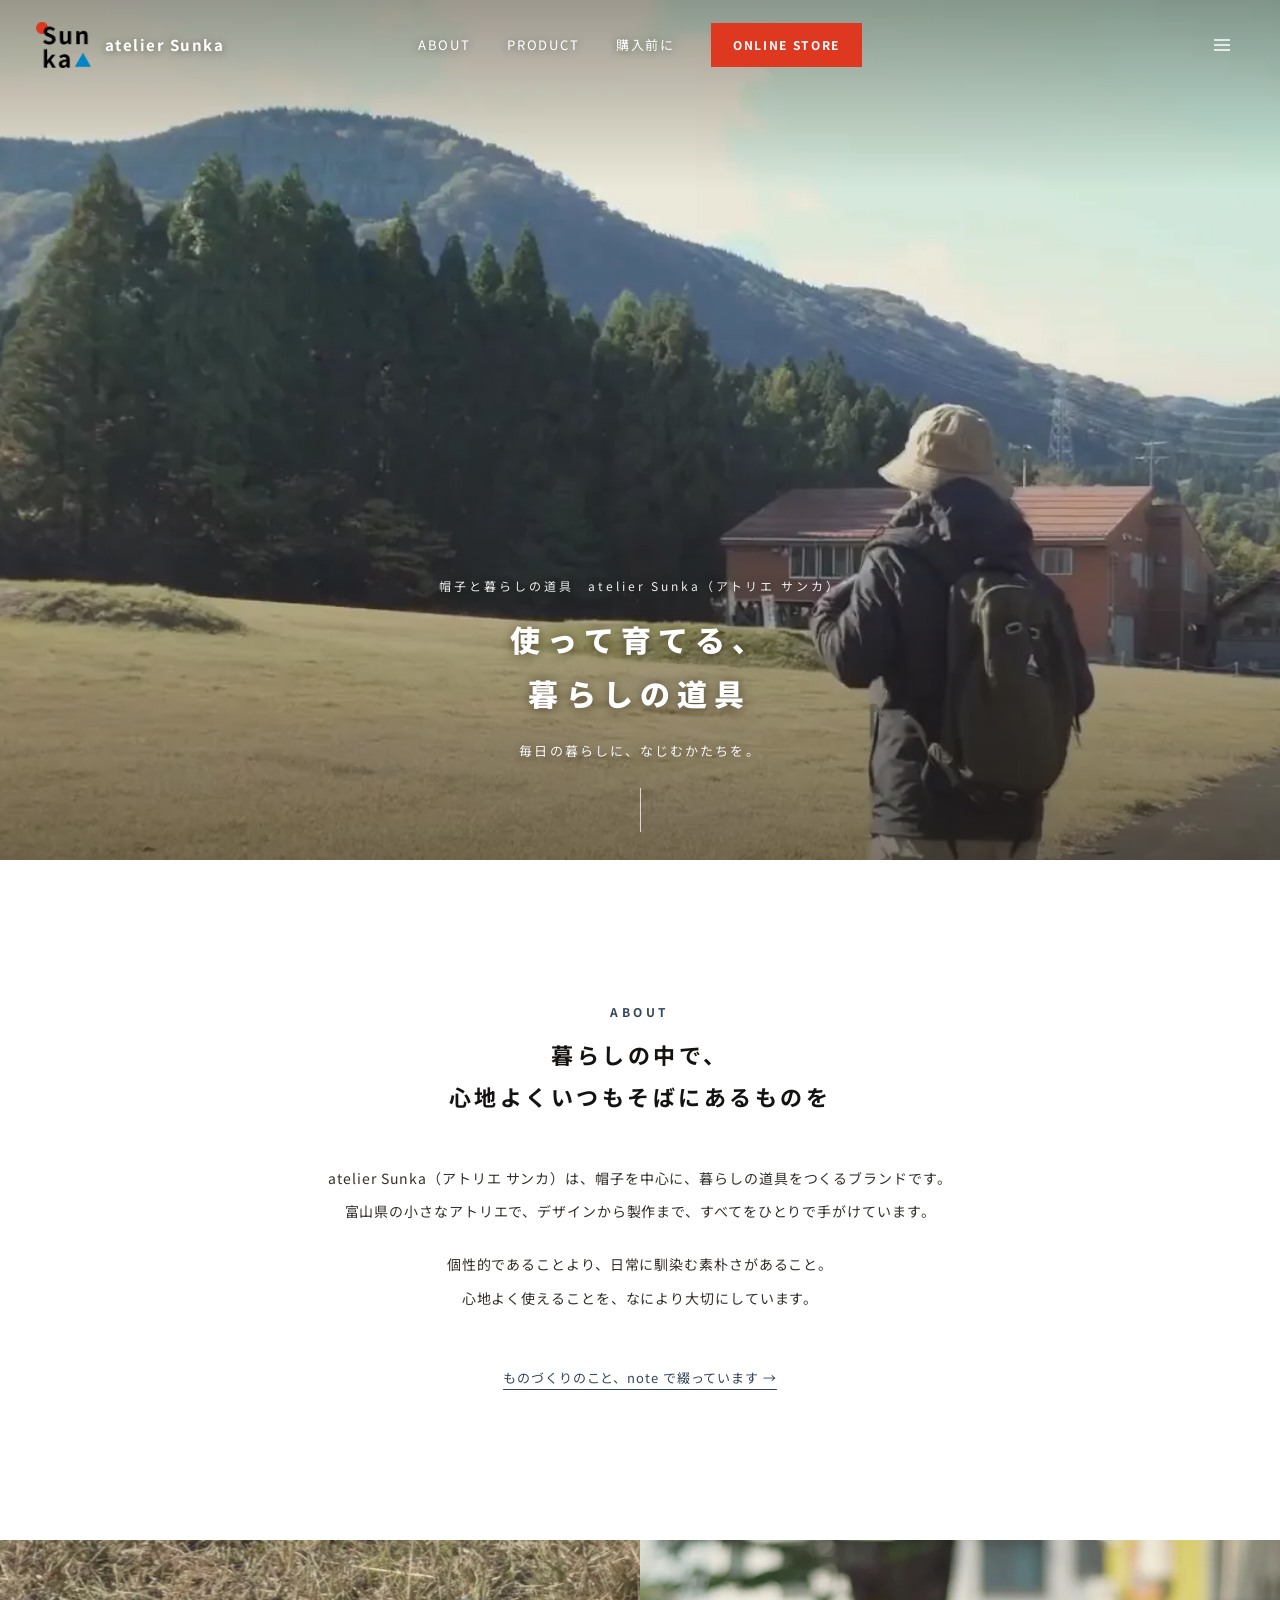
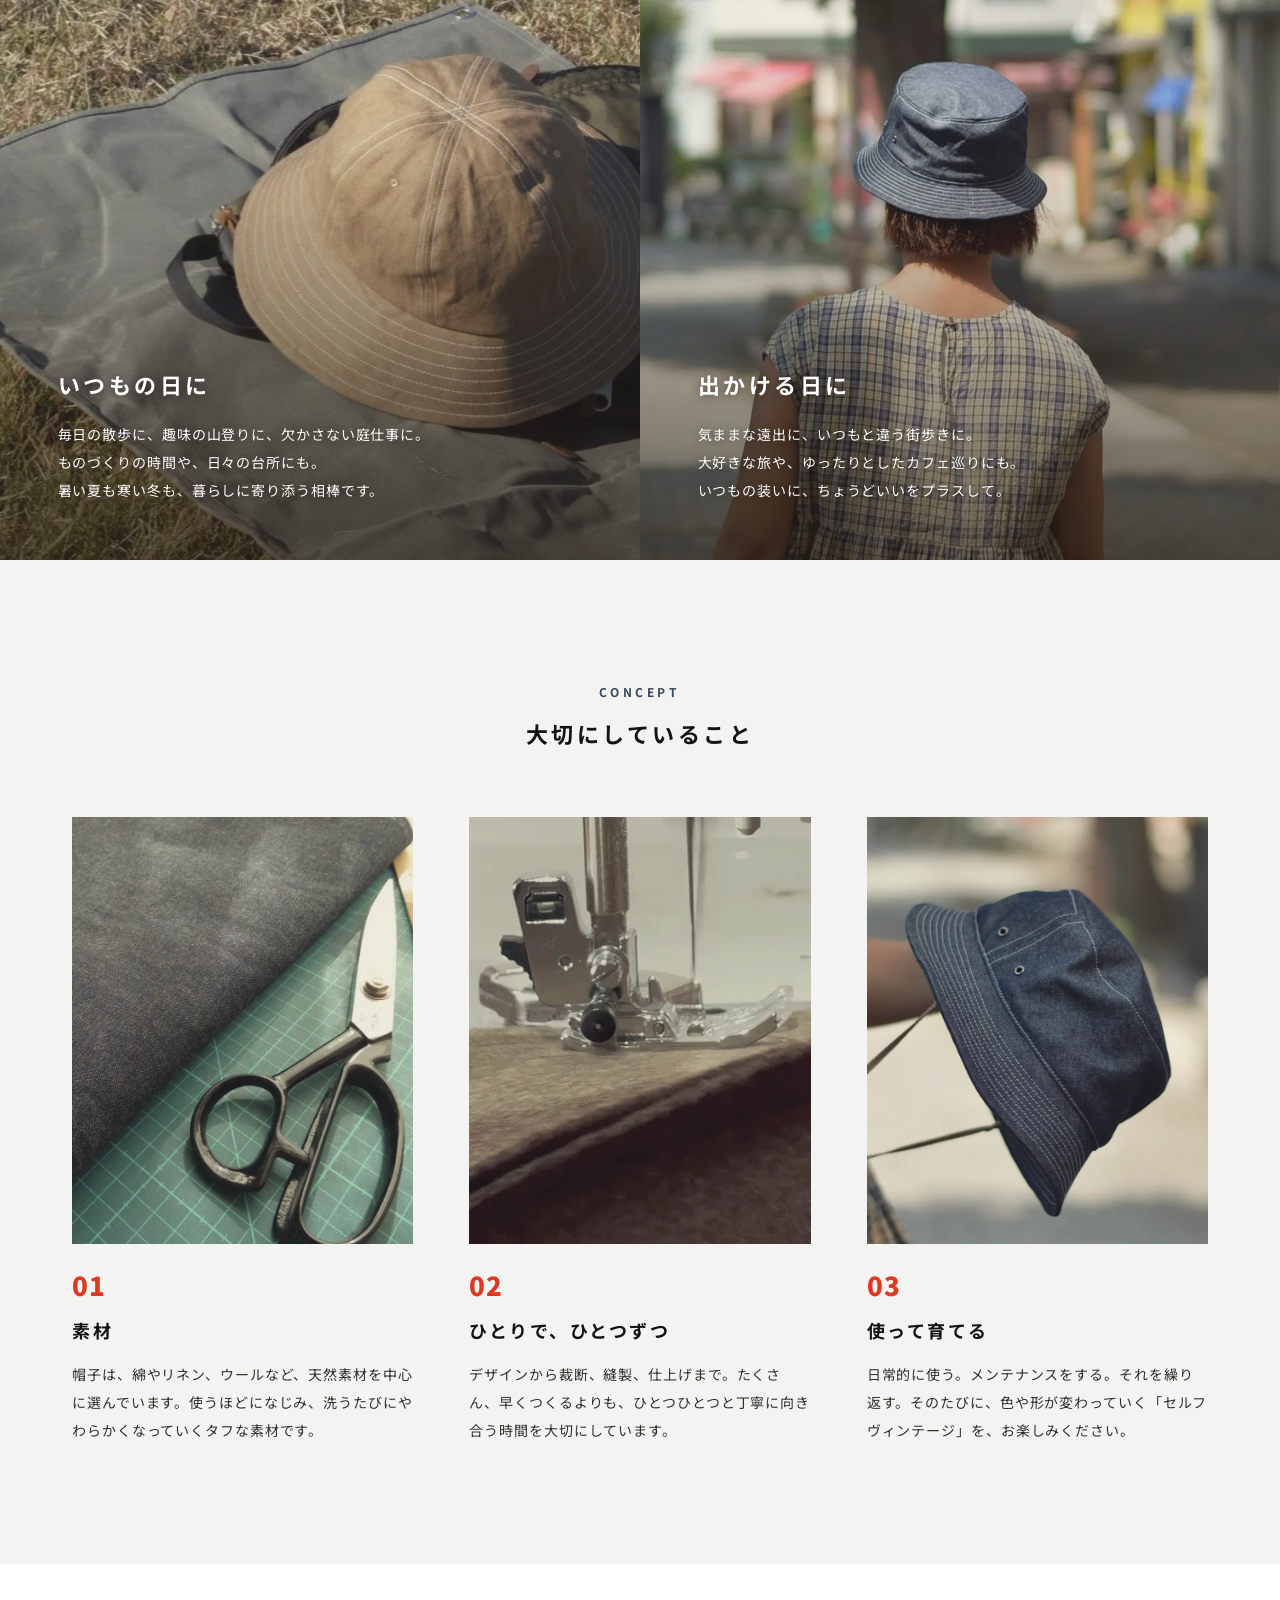
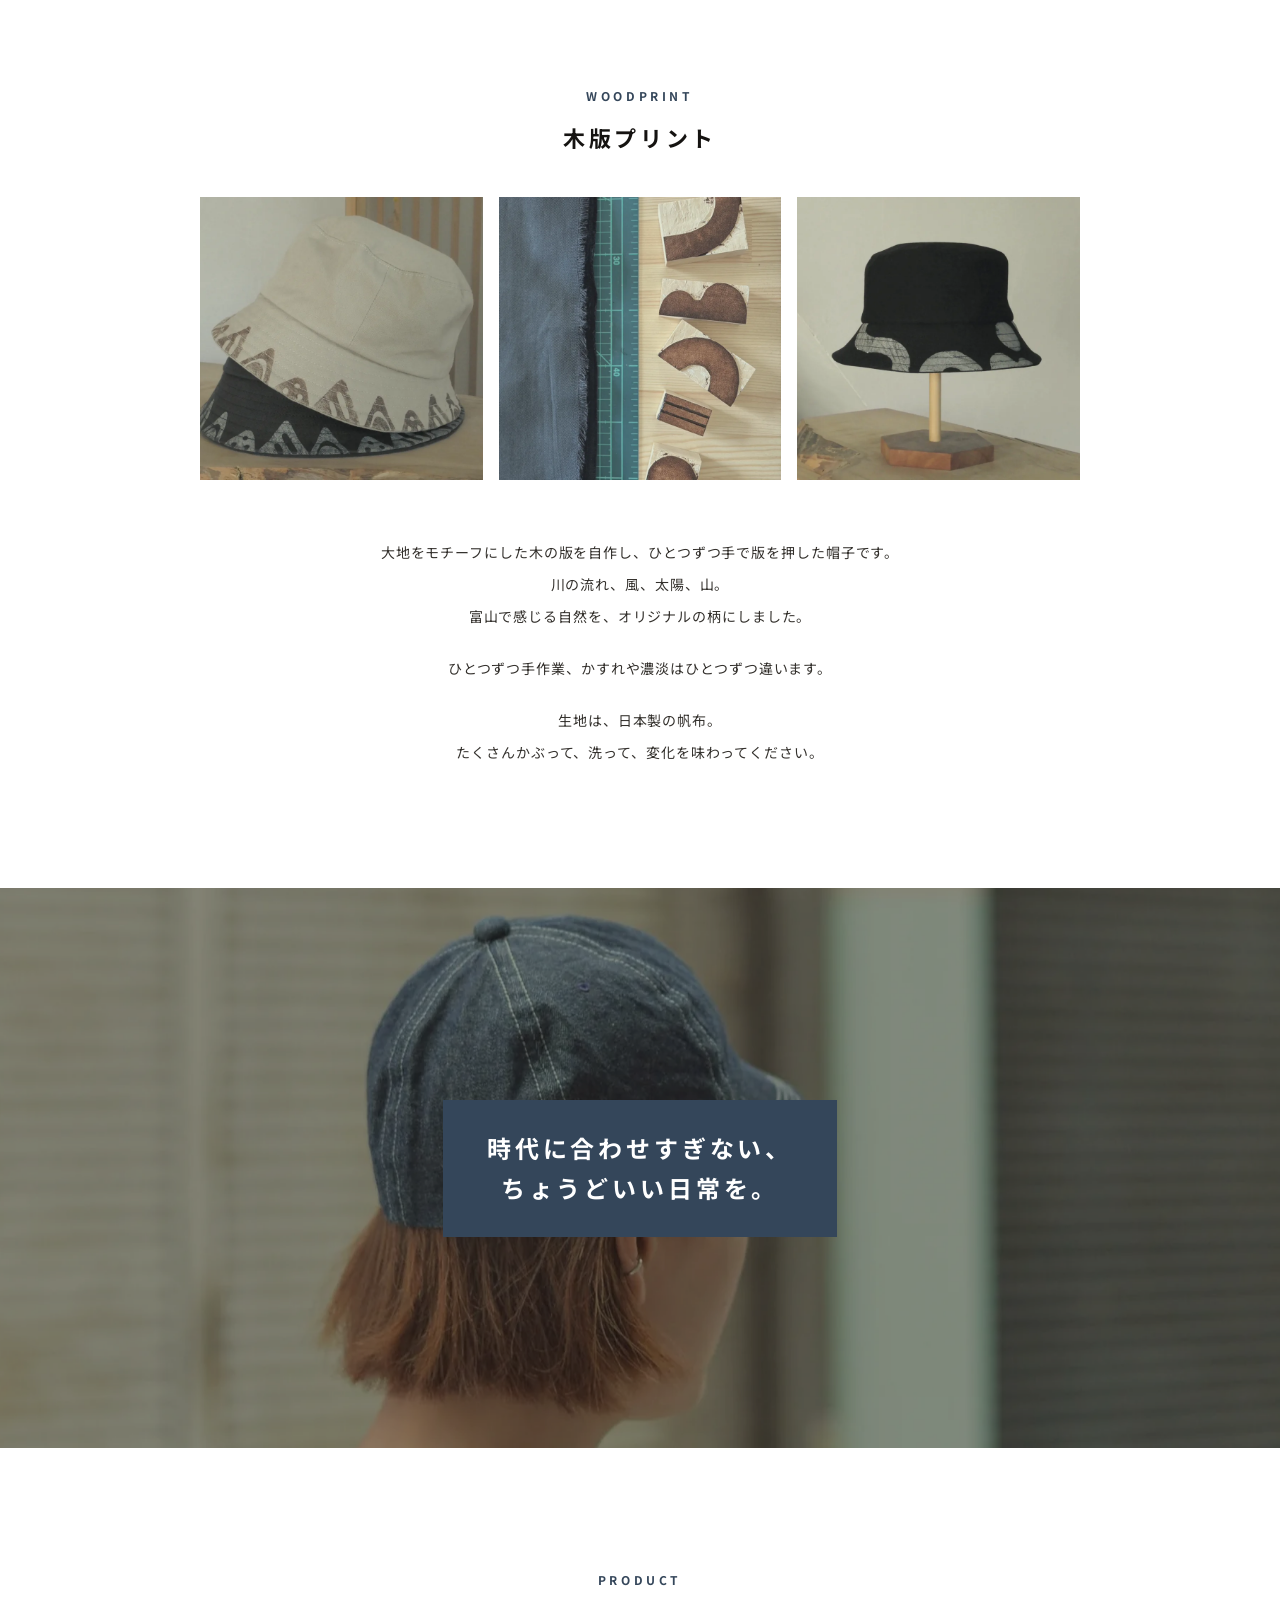
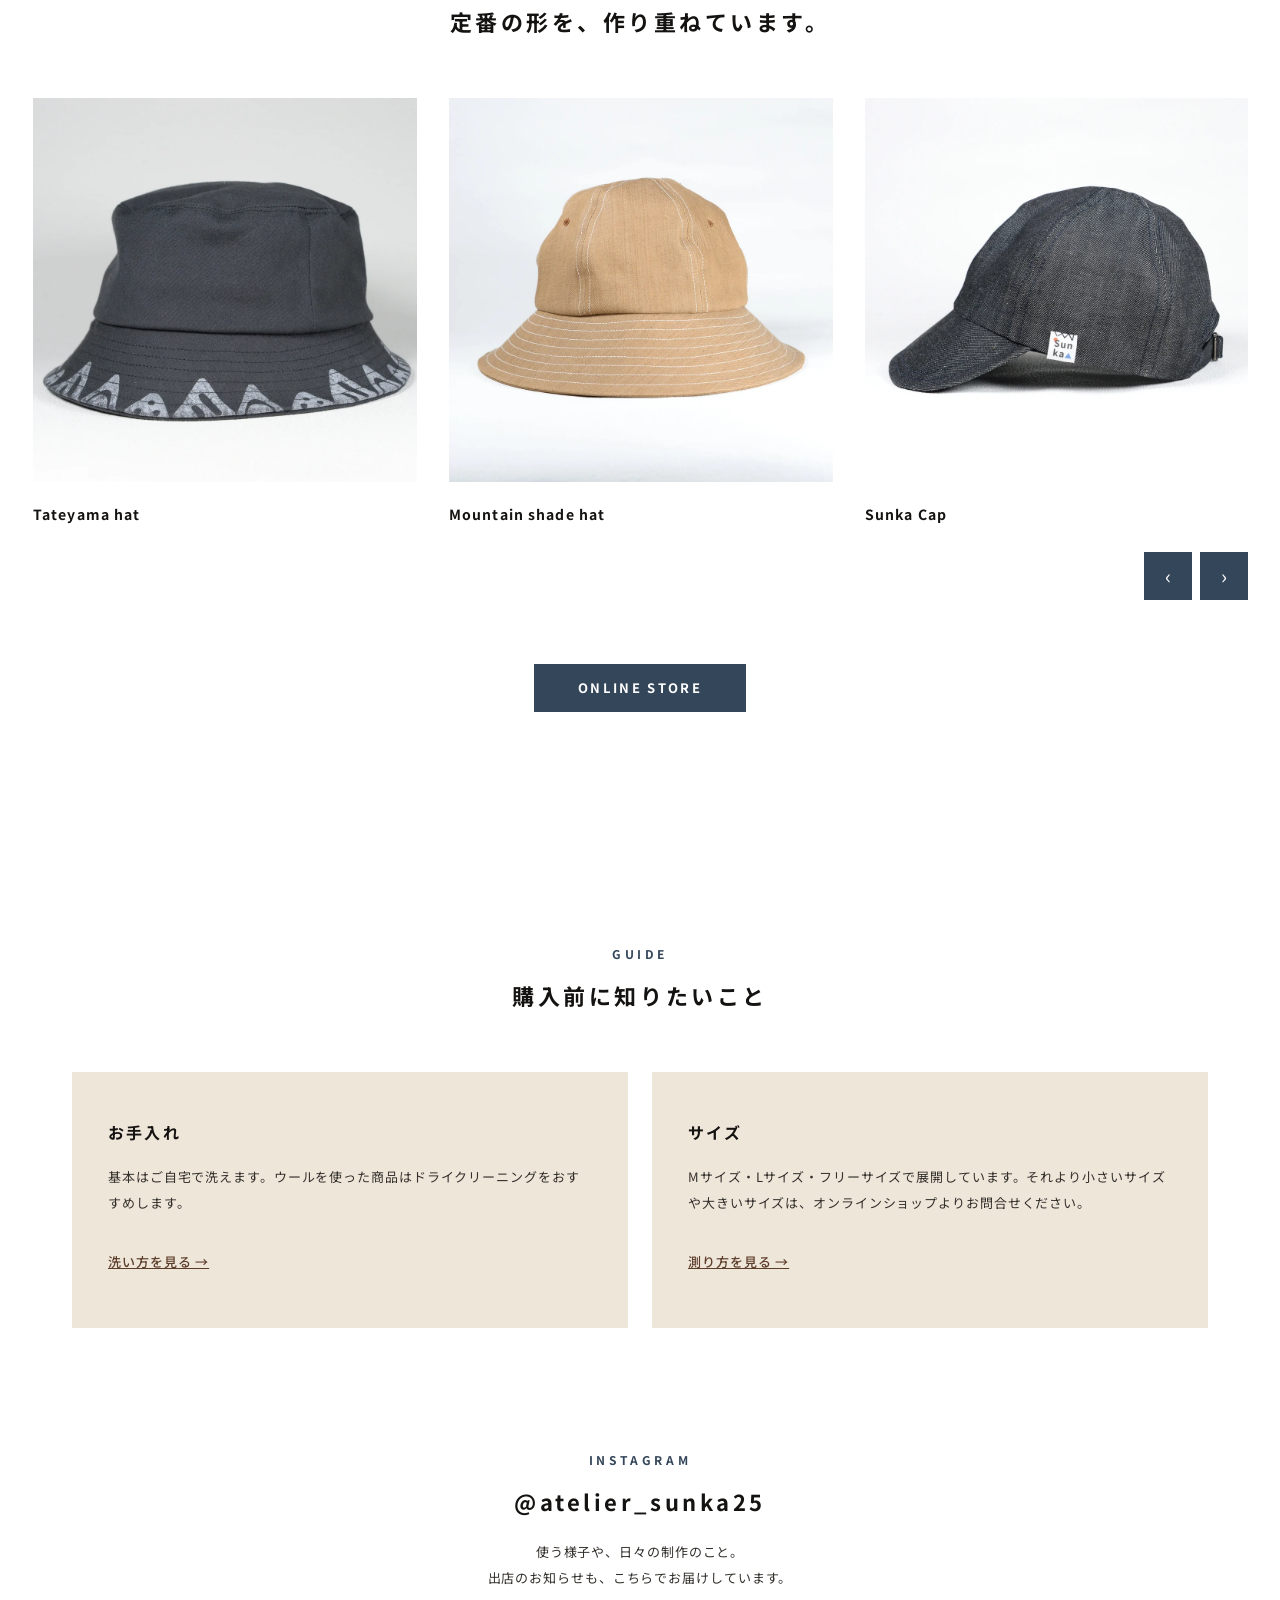
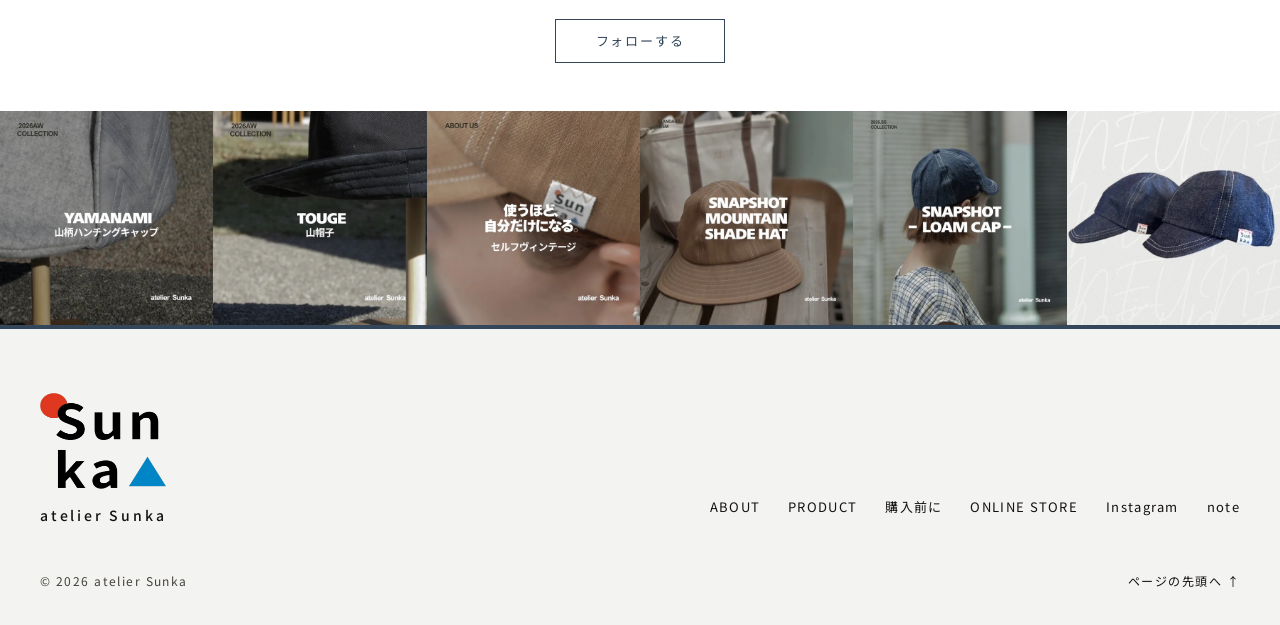
==== commit fb8e6838: "WOODPRINT：写真3枚の明るさとトーンをそろえる Co-Authored-By: Claude Opus 5.5 <noreply@anthropic.com> Claude-Session: " ====
--- a/index.html
+++ b/index.html
@@ -154,9 +154,9 @@
         <h2 id="woodprint-h">木版プリント</h2>
       </div>
       <ul class="woodprint-photos">
-        <li class="reveal"><img src="assets/images/woodprint-hats.webp" alt="山の形の木版柄を刷った、ベージュとこげ茶の帆布ハットを重ねたところ" width="800" height="800" loading="lazy"></li>
-        <li class="reveal d1"><img src="assets/images/woodprint-blocks.webp?v=20261118d" alt="帆布の生地と、作家が自作した木の版。川の流れや山、太陽などの形が彫られている" width="800" height="800" loading="lazy"></li>
-        <li class="reveal d2"><img src="assets/images/woodprint-black.webp" alt="つばに白い木版柄を刷った、黒い帆布ハット" width="800" height="800" loading="lazy"></li>
+        <li class="reveal"><img src="assets/images/woodprint-hats.webp?v=20261118e" alt="山の形の木版柄を刷った、ベージュとこげ茶の帆布ハットを重ねたところ" width="800" height="800" loading="lazy"></li>
+        <li class="reveal d1"><img src="assets/images/woodprint-blocks.webp?v=20261118e" alt="帆布の生地と、作家が自作した木の版。川の流れや山、太陽などの形が彫られている" width="800" height="800" loading="lazy"></li>
+        <li class="reveal d2"><img src="assets/images/woodprint-black.webp?v=20261118e" alt="つばに白い木版柄を刷った、黒い帆布ハット" width="800" height="800" loading="lazy"></li>
       </ul>
       <div class="woodprint-text reveal">
         <p>大地をモチーフにした木の版を自作し、ひとつずつ手で版を押した帽子です。<br>川の流れ、風、太陽、山。<br>富山で感じる自然を、オリジナルの柄にしました。</p>
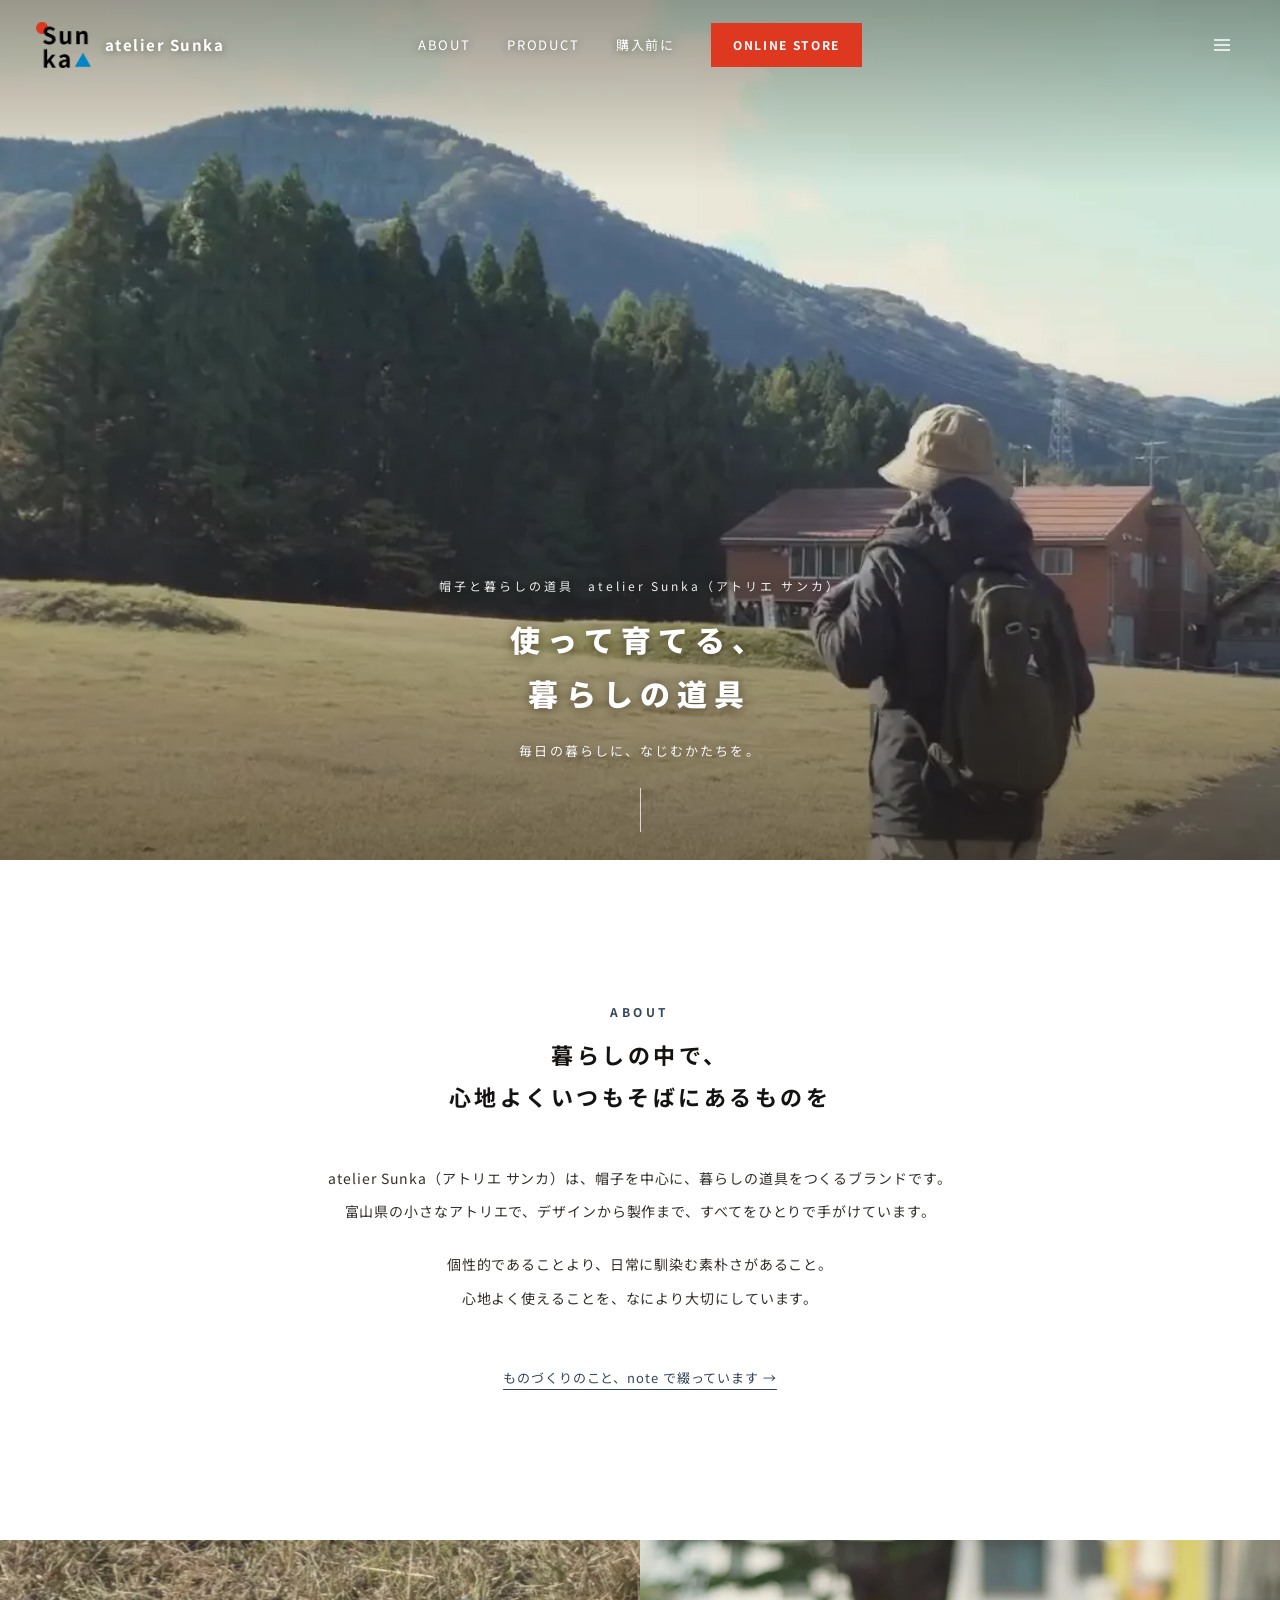
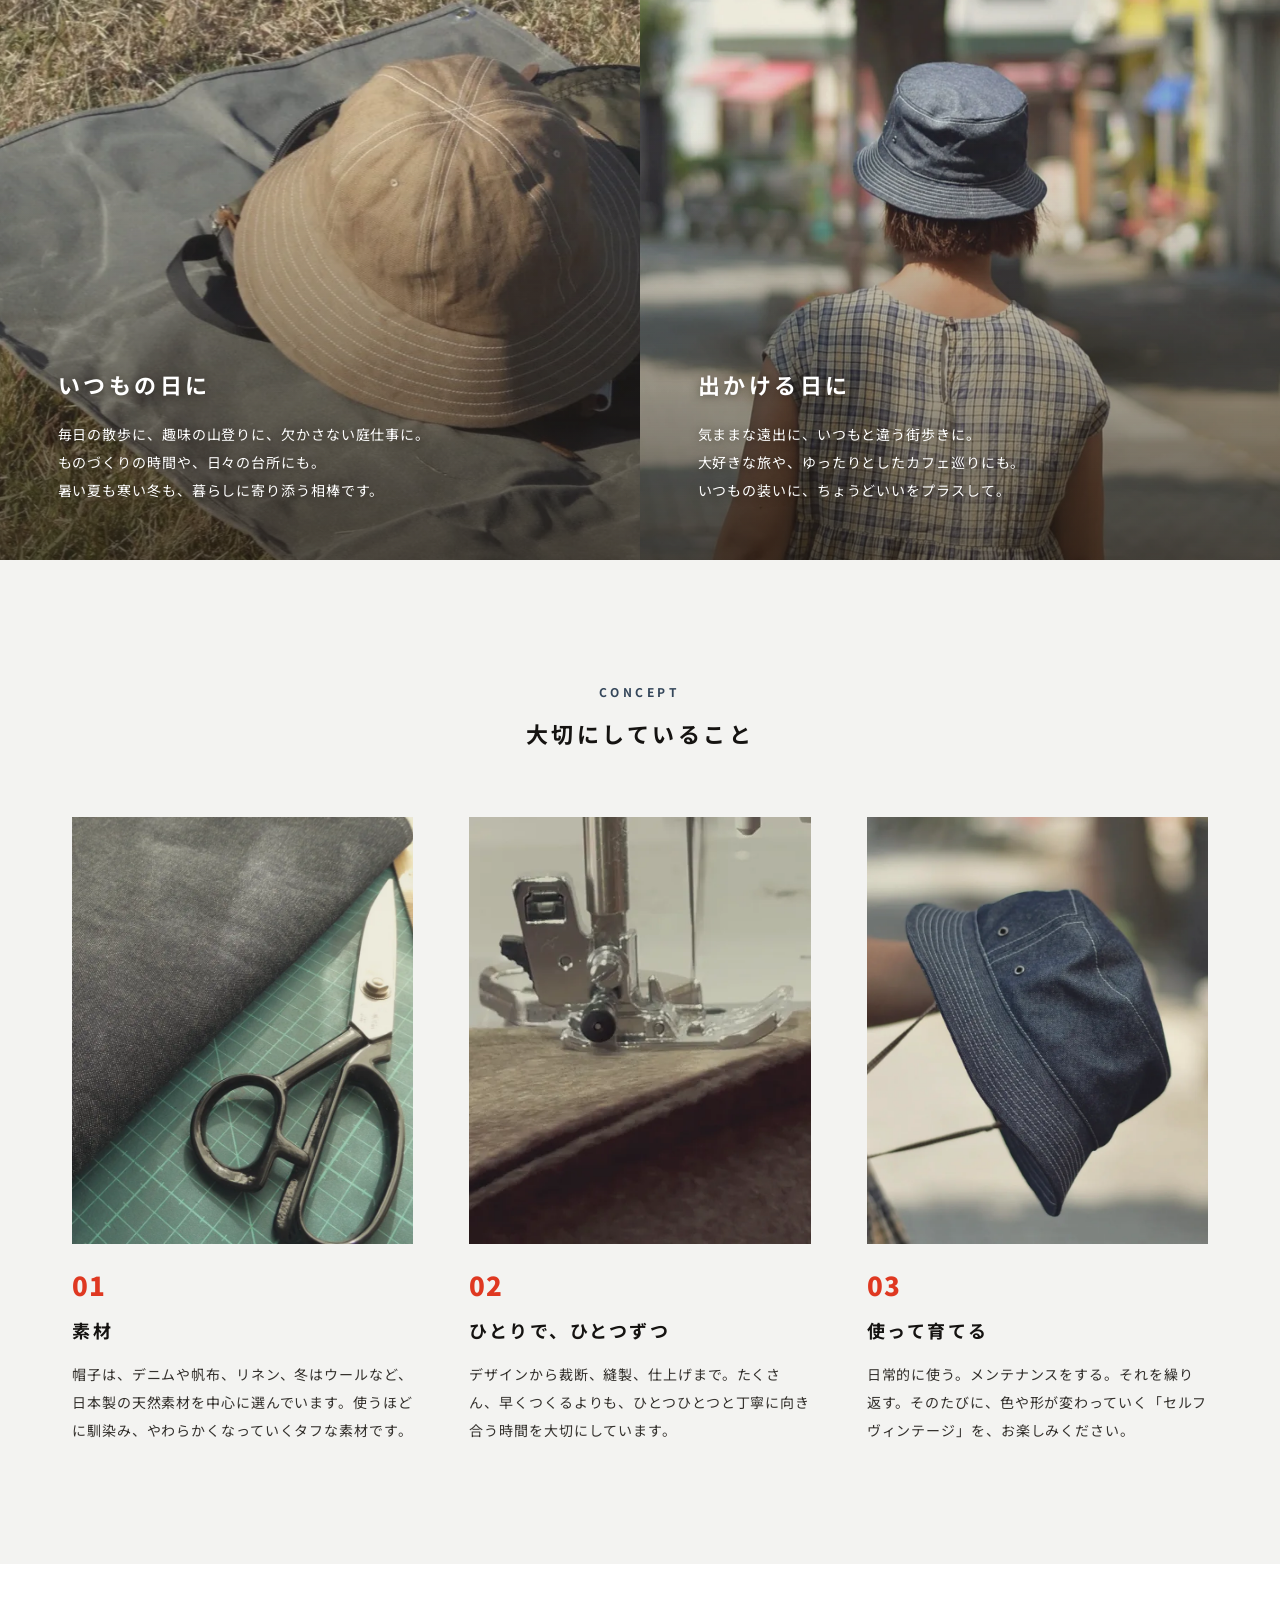
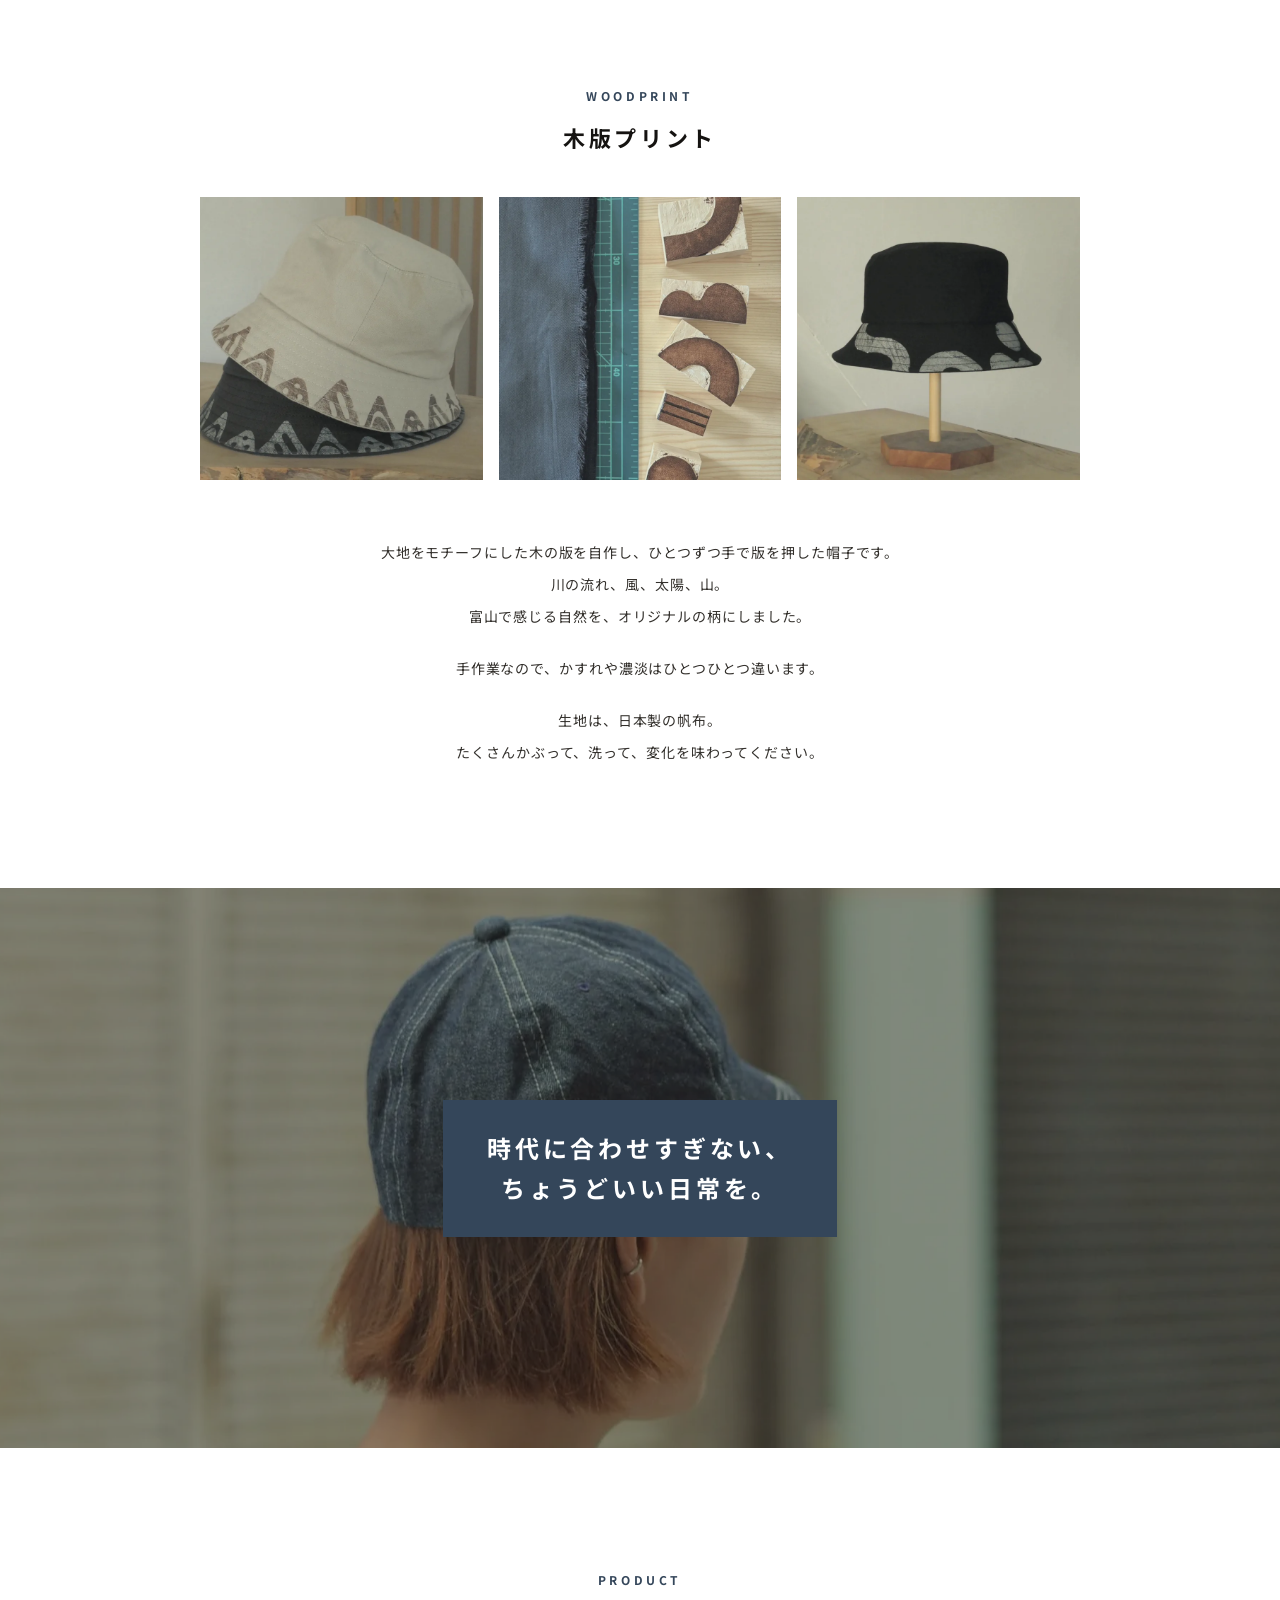
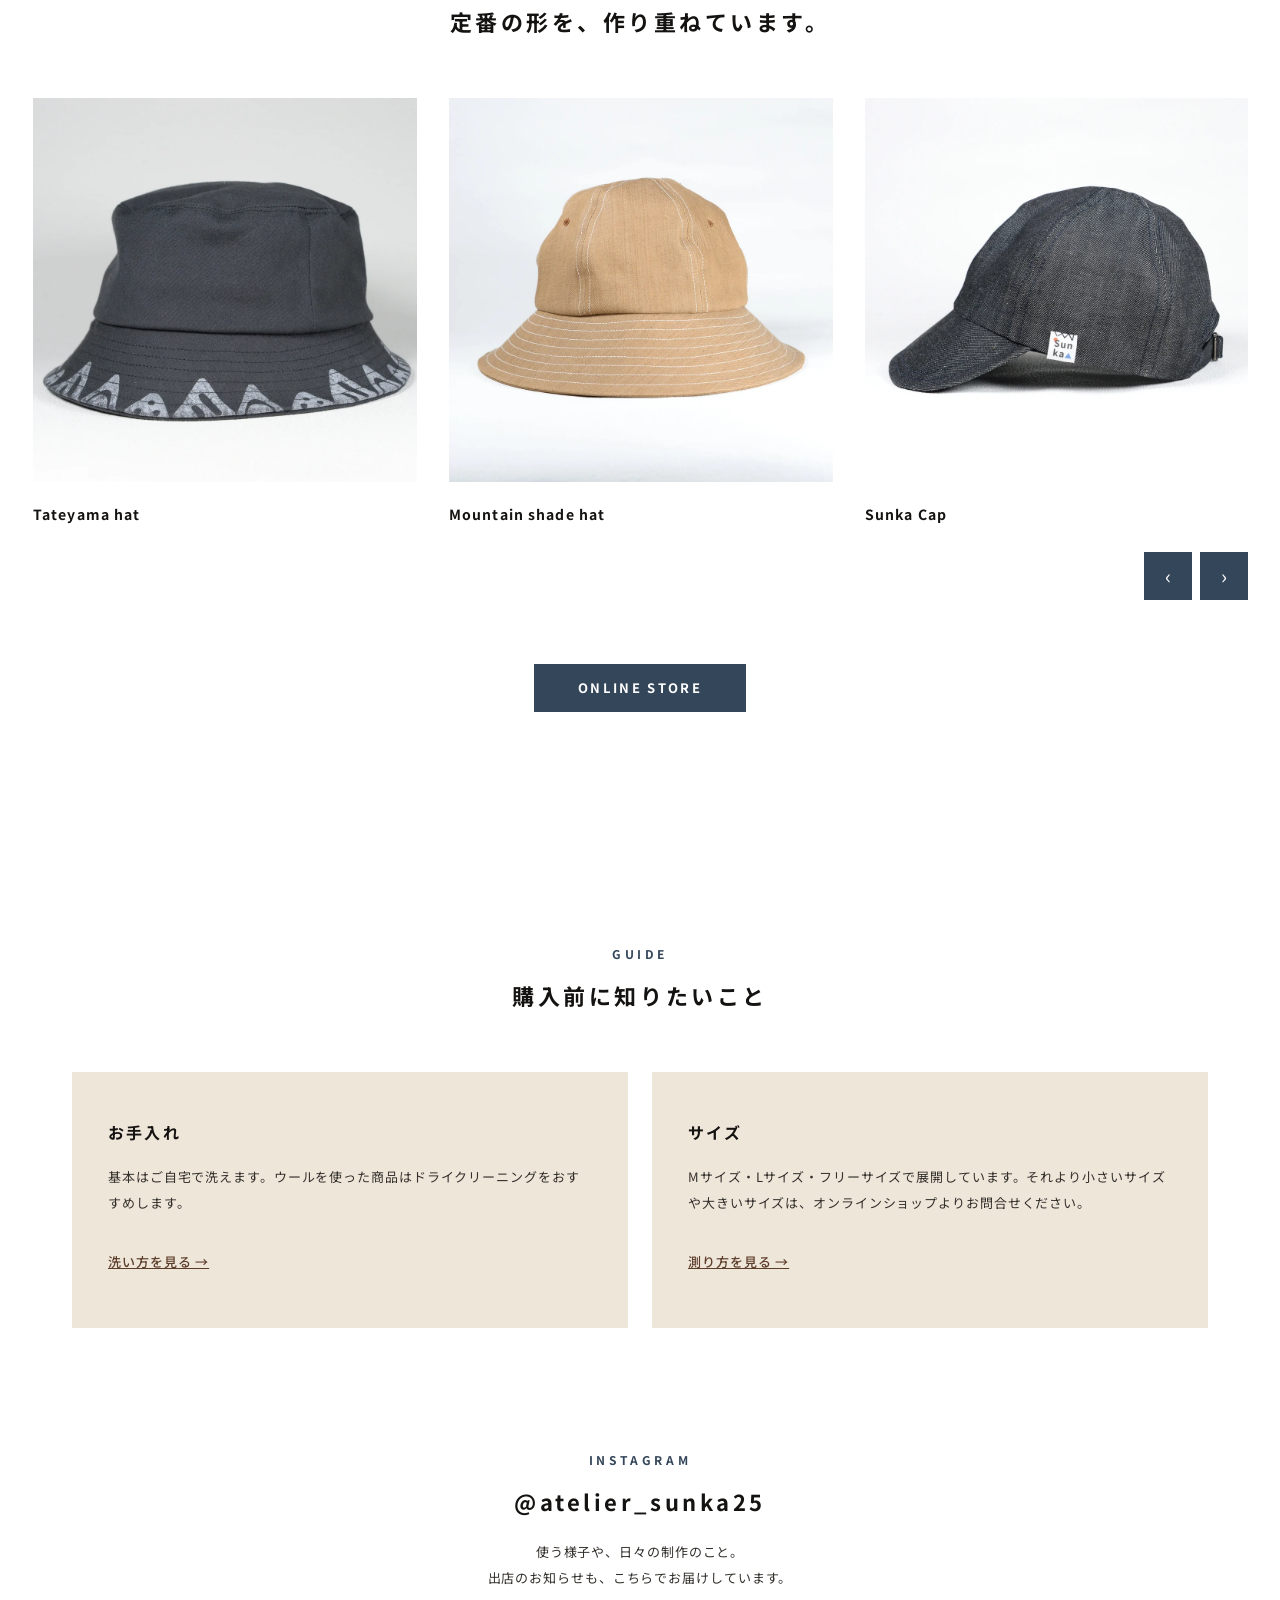
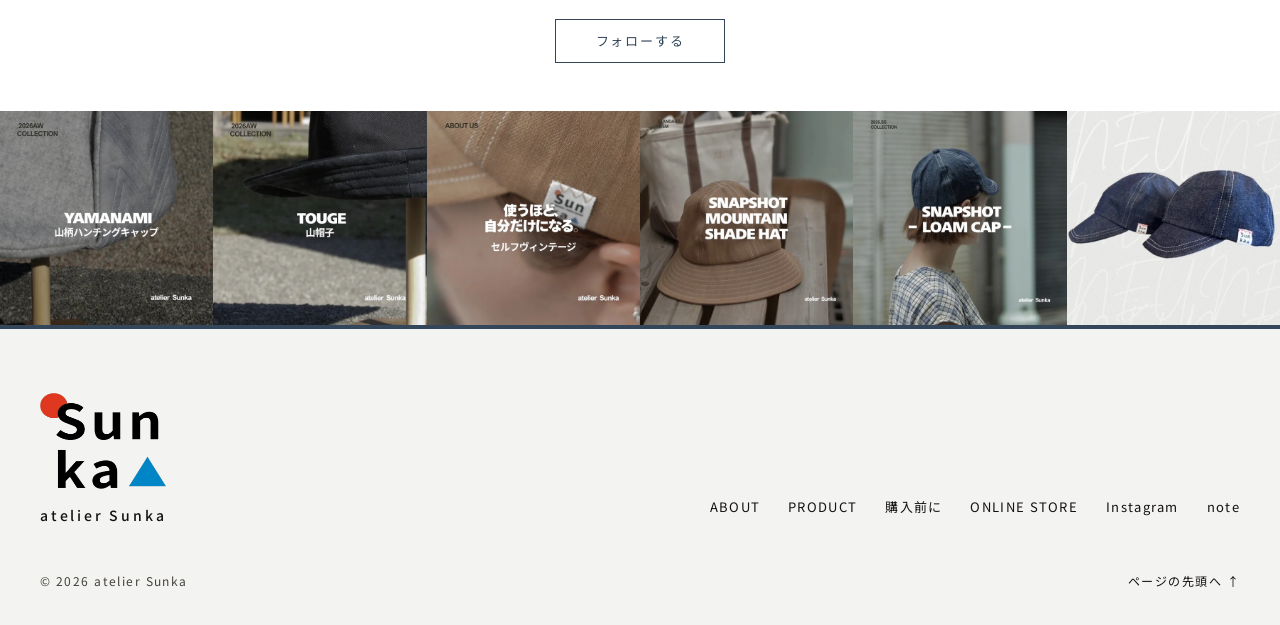
==== commit becbb27b: "文章：木版の「ひとつずつ」の重なりを直す、01 素材にデニム・帆布を入れる Co-Authored-By: Claude Opus 5.5 <noreply@anthropic.com> Claude" ====
--- a/index.html
+++ b/index.html
@@ -128,7 +128,7 @@
           <div class="concept-photo"><img src="assets/images/concept-material.webp" alt="作業台に広げたデニム生地と裁ちばさみ" width="758" height="948" loading="lazy"></div>
           <p class="concept-no">01</p>
           <h3>素材</h3>
-          <p>帽子は、綿やリネン、ウールなど、天然素材を中心に選んでいます。使うほどになじみ、洗うたびにやわらかくなっていくタフな素材です。</p>
+          <p>帽子は、デニムや帆布、リネン、冬はウールなど、日本製の天然素材を中心に選んでいます。使うほどに馴染み、やわらかくなっていくタフな素材です。</p>
         </div>
         <div class="concept-item reveal d1">
           <div class="concept-photo"><img src="assets/images/concept-sewing.webp" alt="ミシンで帽子の生地を縫っているところ" width="486" height="608" loading="lazy"></div>
@@ -160,7 +160,7 @@
       </ul>
       <div class="woodprint-text reveal">
         <p>大地をモチーフにした木の版を自作し、ひとつずつ手で版を押した帽子です。<br>川の流れ、風、太陽、山。<br>富山で感じる自然を、オリジナルの柄にしました。</p>
-        <p>ひとつずつ手作業、かすれや濃淡はひとつずつ違います。</p>
+        <p>手作業なので、かすれや濃淡はひとつひとつ違います。</p>
         <p>生地は、日本製の帆布。<br>たくさんかぶって、洗って、変化を味わってください。</p>
       </div>
     </div>
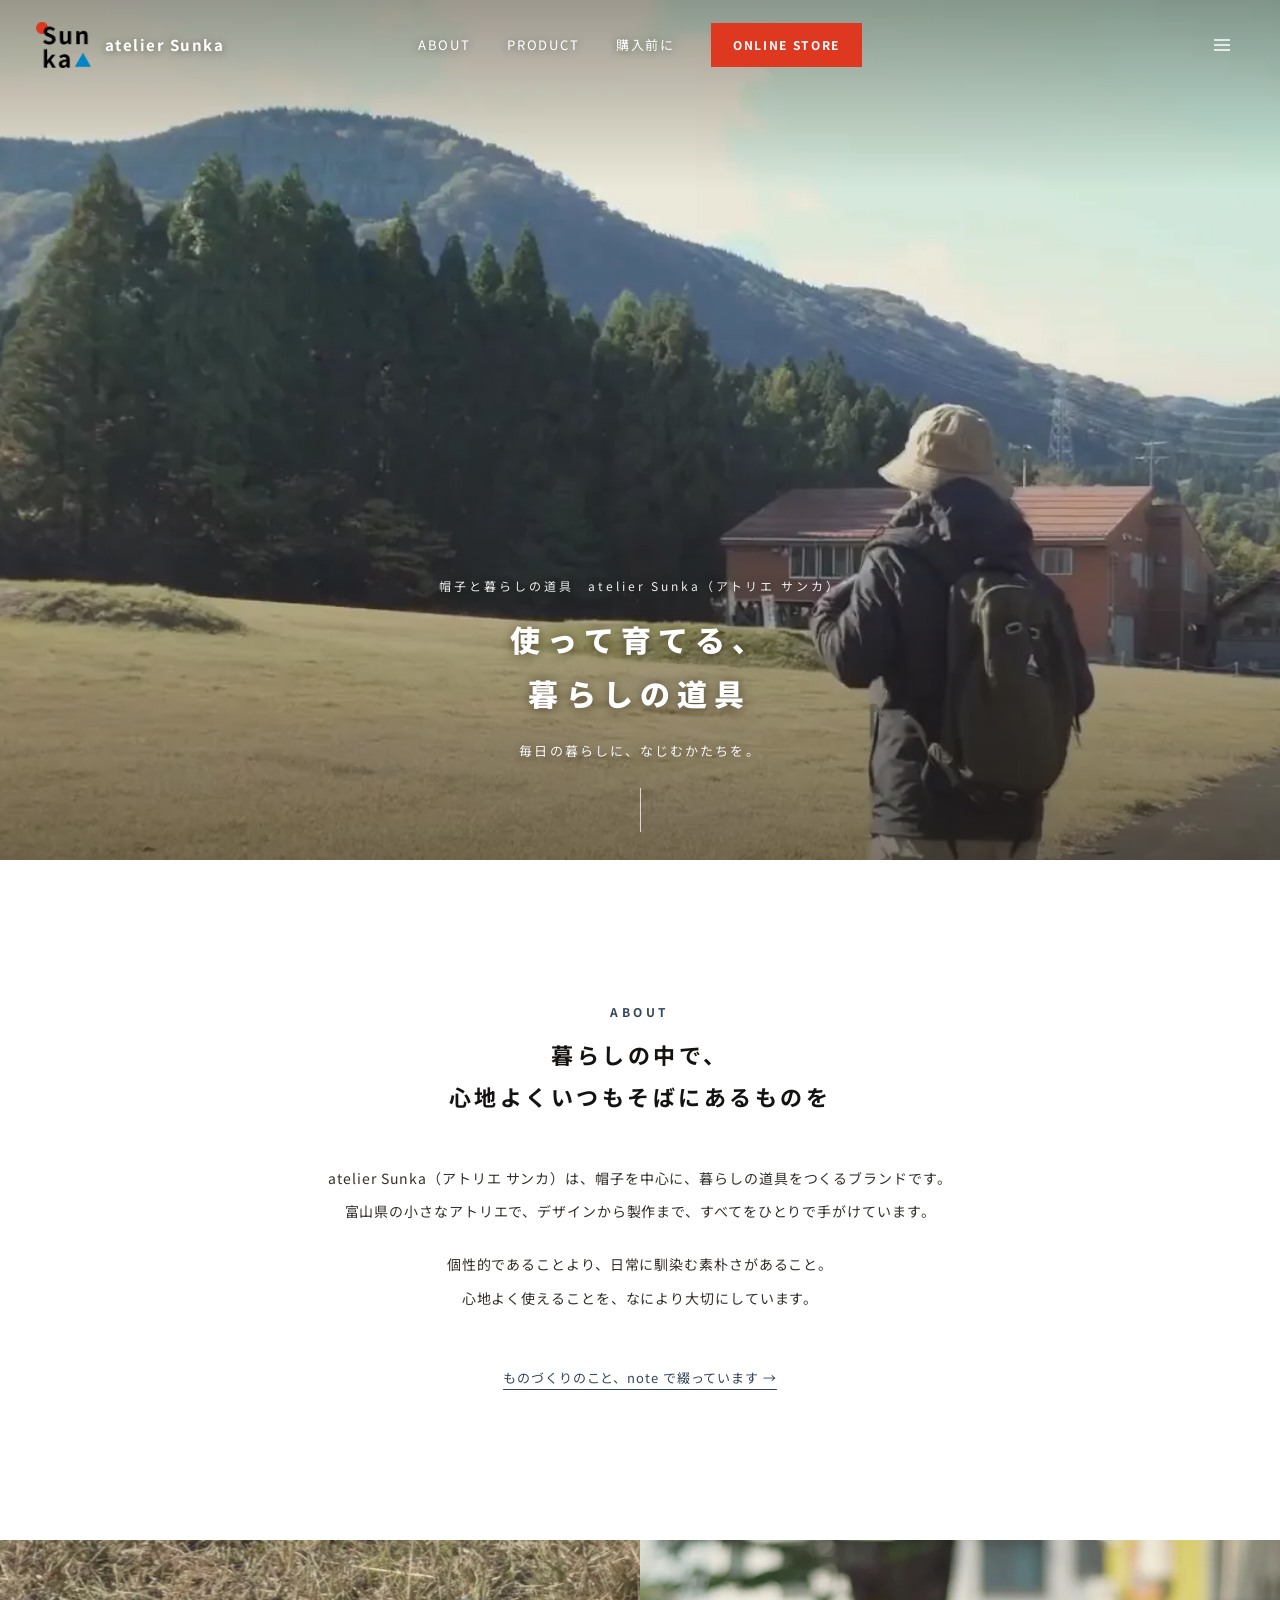
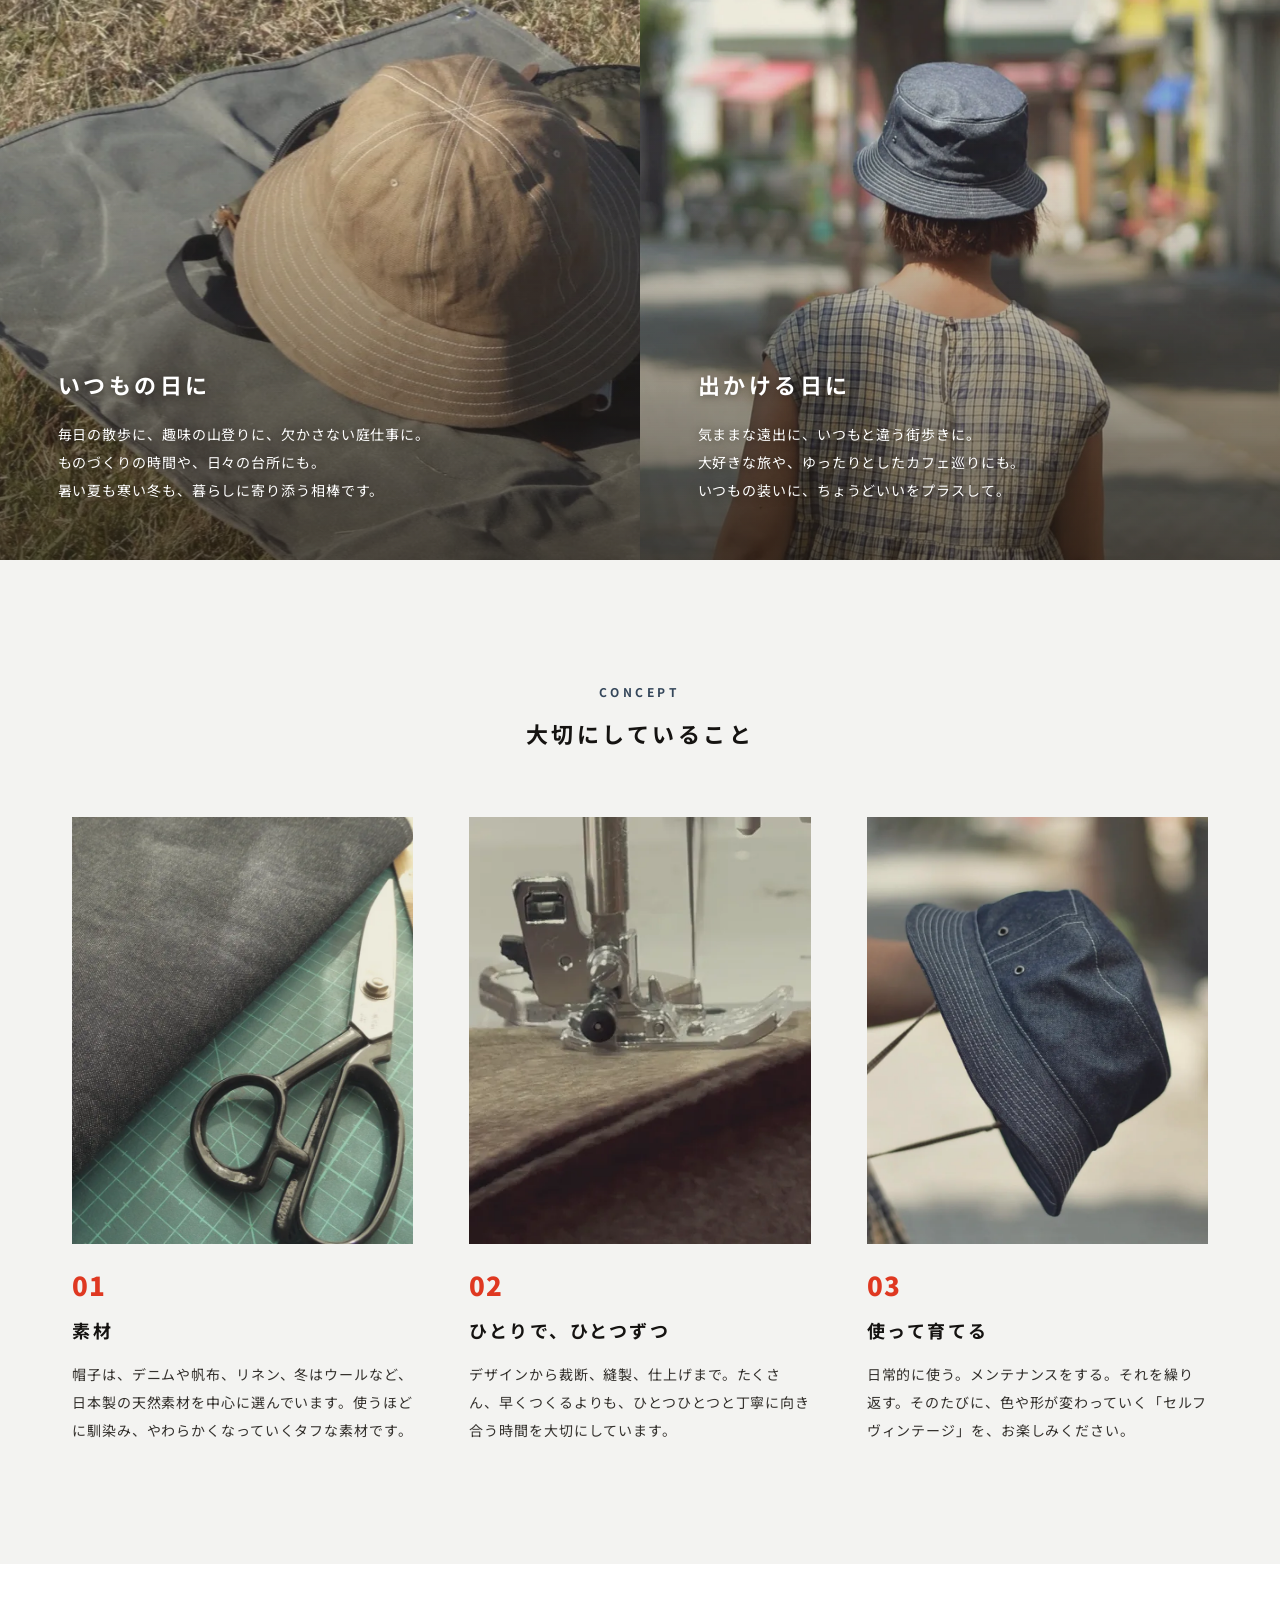
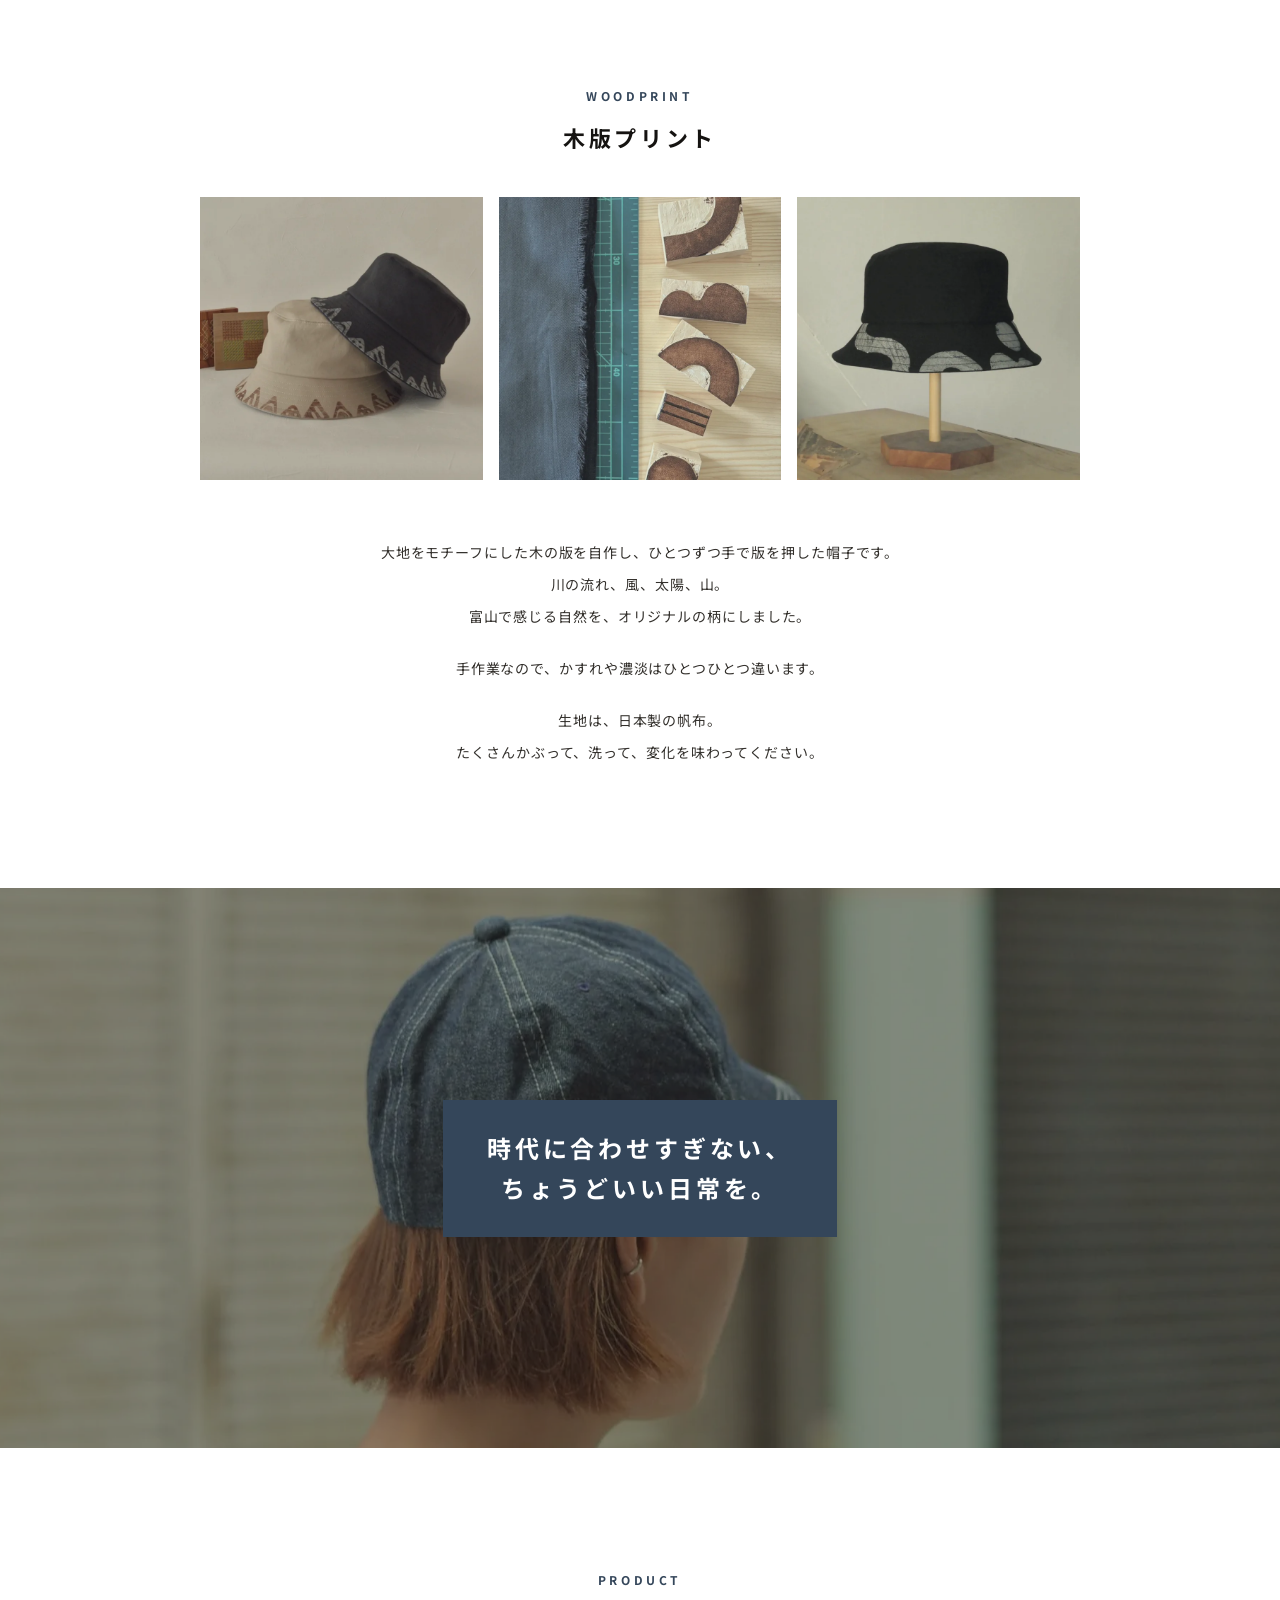
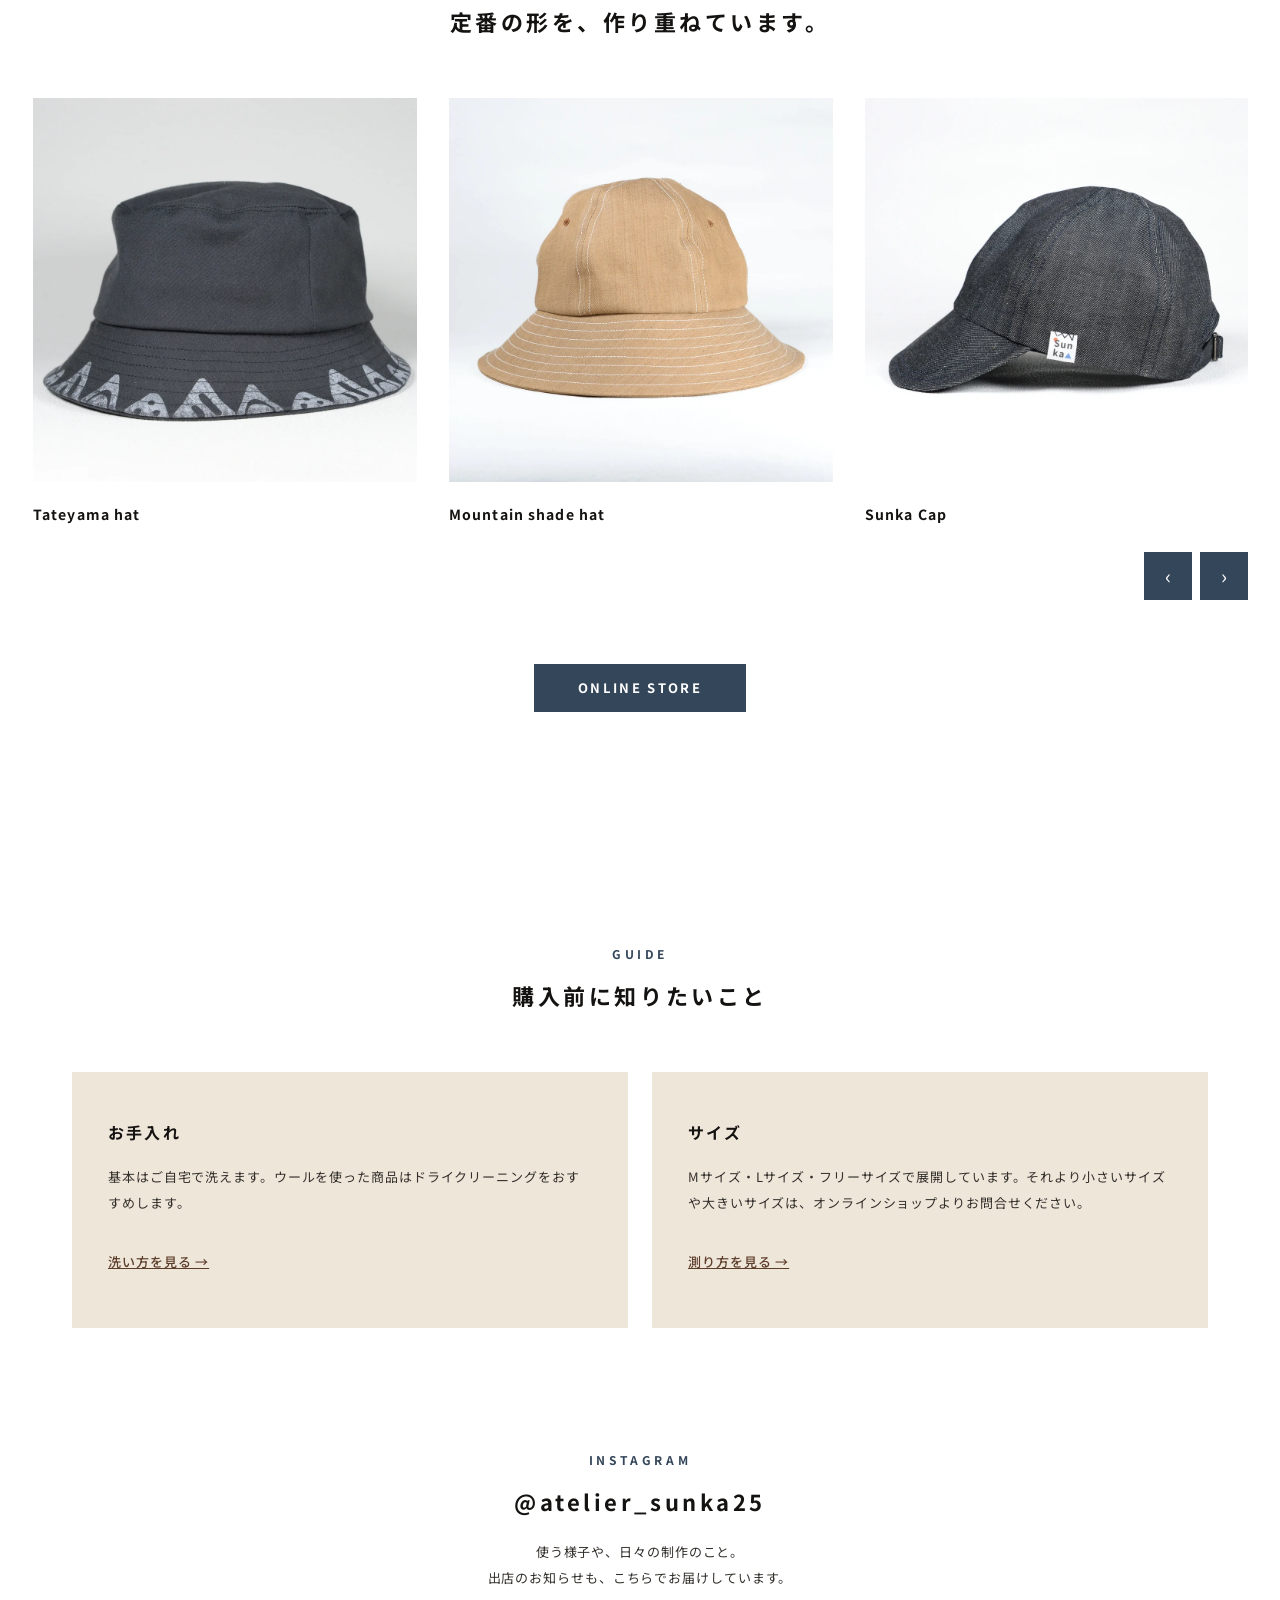
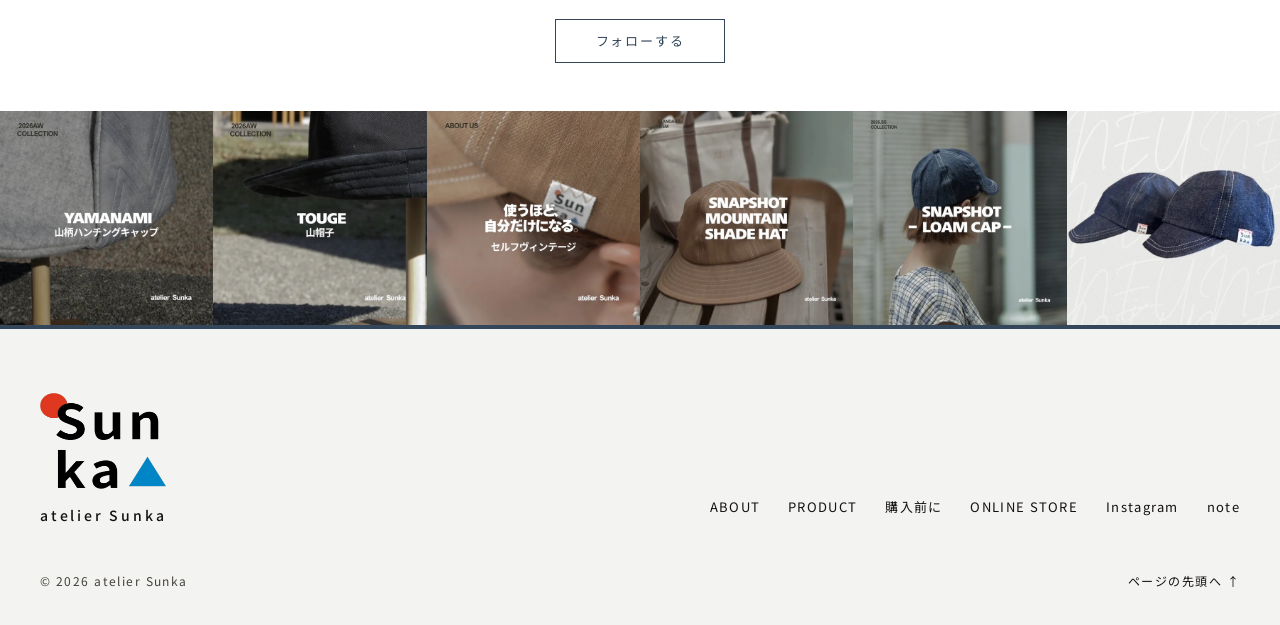
==== commit 74a27bd0: "WOODPRINT：左の写真を差し替え Co-Authored-By: Claude Opus 5.5 <noreply@anthropic.com> Claude-Session: https://" ====
--- a/index.html
+++ b/index.html
@@ -154,7 +154,7 @@
         <h2 id="woodprint-h">木版プリント</h2>
       </div>
       <ul class="woodprint-photos">
-        <li class="reveal"><img src="assets/images/woodprint-hats.webp?v=20261118e" alt="山の形の木版柄を刷った、ベージュとこげ茶の帆布ハットを重ねたところ" width="800" height="800" loading="lazy"></li>
+        <li class="reveal"><img src="assets/images/woodprint-hats.webp?v=20261122a" alt="山の形の木版柄を刷った、サンドベージュとダークグレーの帆布ハット。うしろに木の小物" width="800" height="800" loading="lazy"></li>
         <li class="reveal d1"><img src="assets/images/woodprint-blocks.webp?v=20261118e" alt="帆布の生地と、作家が自作した木の版。川の流れや山、太陽などの形が彫られている" width="800" height="800" loading="lazy"></li>
         <li class="reveal d2"><img src="assets/images/woodprint-black.webp?v=20261118e" alt="つばに白い木版柄を刷った、黒い帆布ハット" width="800" height="800" loading="lazy"></li>
       </ul>
